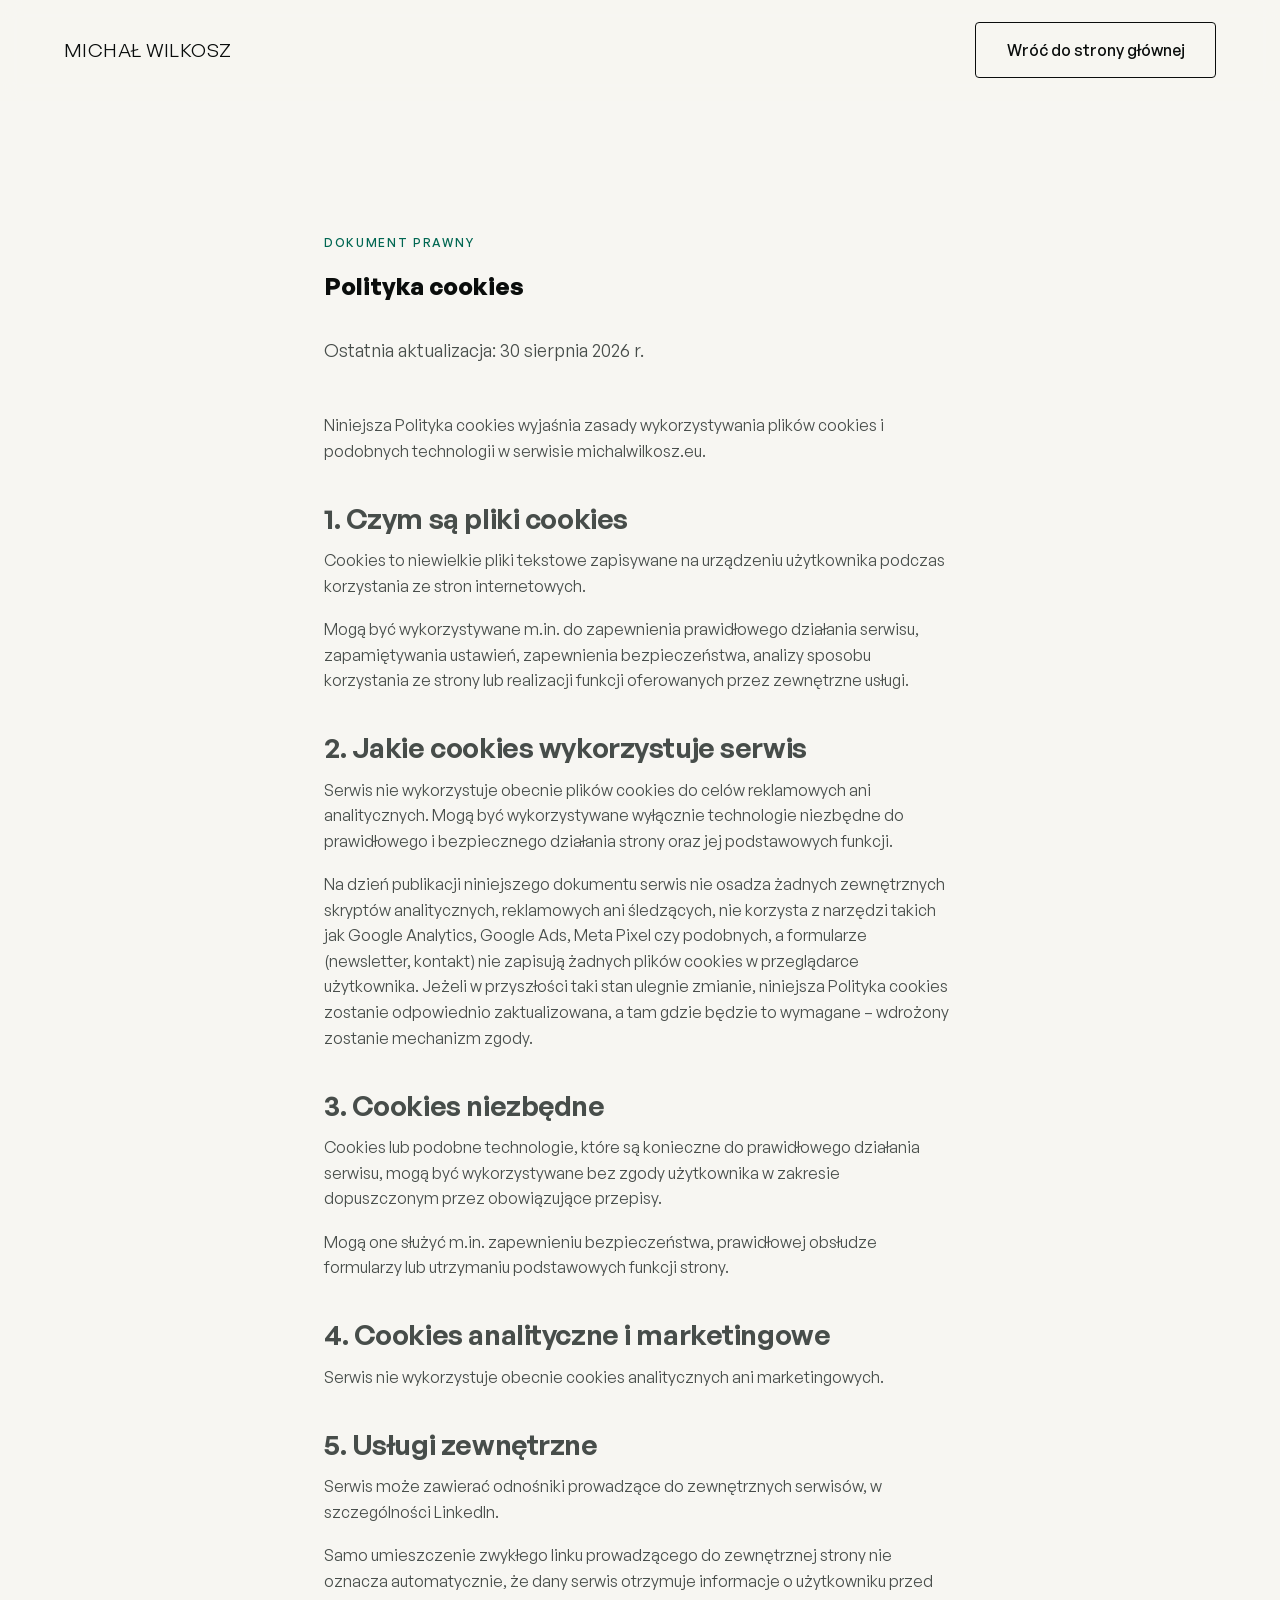
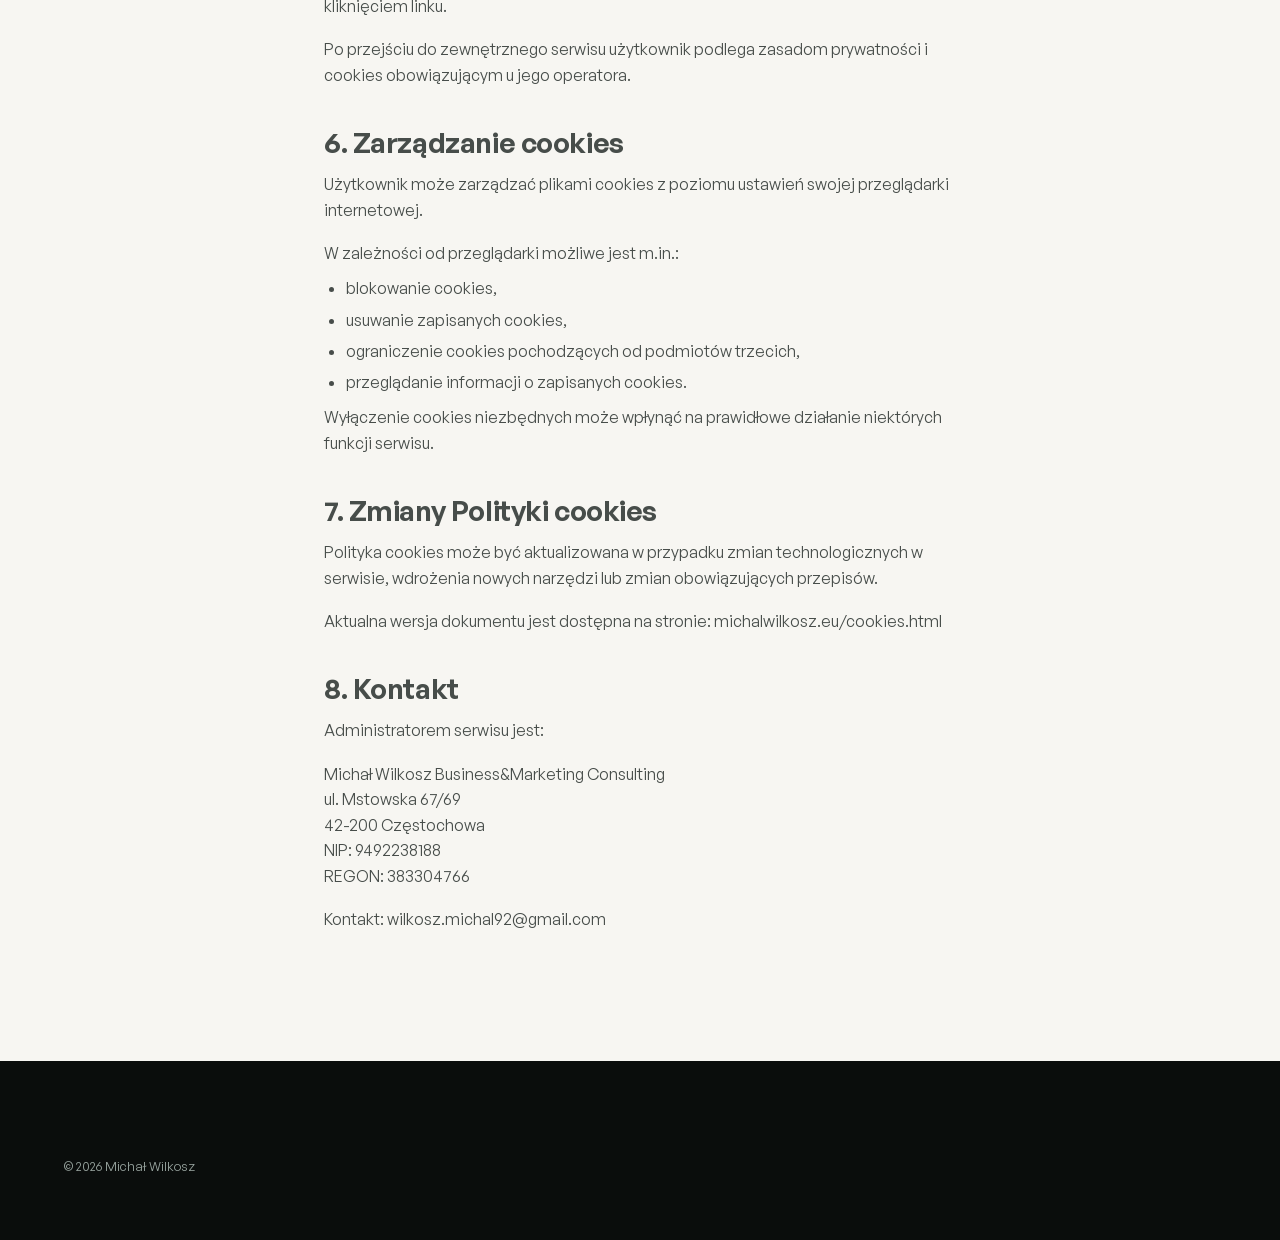
==== cookies.html @ 8b39985d "Initial commit: michalwilkosz.eu (wersja z produkcji) Co-Authored-By: Claude Sonnet 5.5 <noreply@ant" ====
<!doctype html>
<html lang="pl">
<head>
  <meta charset="UTF-8" />
  <meta name="viewport" content="width=device-width, initial-scale=1" />
  <title>Polityka cookies | Michał Wilkosz</title>
  <meta name="description" content="Polityka cookies serwisu michalwilkosz.eu." />
  <link rel="canonical" href="https://michalwilkosz.eu/cookies.html" />
  <meta name="theme-color" content="#0A0D0C" />
  <meta name="robots" content="noindex, follow" />
  <link rel="icon" href="favicon.ico" sizes="any" />
  <link rel="stylesheet" href="css/style.css" />
</head>
<body>
  <a class="skip-link" href="#main">Przejdź do treści głównej</a>

  <header class="site-header" id="site-header">
    <div class="container site-header__inner">
      <a href="index.html" class="site-header__logo">Michał Wilkosz</a>
      <nav class="site-nav" aria-label="Główna nawigacja">
        <a href="index.html" class="btn btn--outline">Wróć do strony głównej</a>
      </nav>
    </div>
  </header>

  <main id="main">
    <section class="section section--paper">
      <div class="container" style="max-width: 76ch;">
        <p class="eyebrow">Dokument prawny</p>
        <h1 class="section-title">Polityka cookies</h1>

        <p class="lede" style="margin-top: var(--sp-4); max-width: none; color: var(--ink-muted);">
          Ostatnia aktualizacja: 30 sierpnia 2026 r.
        </p>

        <div class="about__body legal-content" style="margin-top: var(--sp-6);">
          <p>
            Niniejsza Polityka cookies wyjaśnia zasady wykorzystywania plików cookies
            i podobnych technologii w serwisie michalwilkosz.eu.
          </p>

          <h2 class="section-title" style="font-size: var(--fs-h3); margin: 1.4em 0 0.5em;">1. Czym są pliki cookies</h2>
          <p>
            Cookies to niewielkie pliki tekstowe zapisywane na urządzeniu użytkownika podczas
            korzystania ze stron internetowych.
          </p>
          <p>
            Mogą być wykorzystywane m.in. do zapewnienia prawidłowego działania serwisu,
            zapamiętywania ustawień, zapewnienia bezpieczeństwa, analizy sposobu korzystania
            ze strony lub realizacji funkcji oferowanych przez zewnętrzne usługi.
          </p>

          <h2 class="section-title" style="font-size: var(--fs-h3); margin: 1.4em 0 0.5em;">2. Jakie cookies wykorzystuje serwis</h2>
          <p>
            Serwis nie wykorzystuje obecnie plików cookies do celów reklamowych ani
            analitycznych. Mogą być wykorzystywane wyłącznie technologie niezbędne do
            prawidłowego i bezpiecznego działania strony oraz jej podstawowych funkcji.
          </p>
          <p>
            Na dzień publikacji niniejszego dokumentu serwis nie osadza żadnych zewnętrznych
            skryptów analitycznych, reklamowych ani śledzących, nie korzysta z narzędzi takich
            jak Google Analytics, Google Ads, Meta Pixel czy podobnych, a formularze
            (newsletter, kontakt) nie zapisują żadnych plików cookies w przeglądarce
            użytkownika. Jeżeli w przyszłości taki stan ulegnie zmianie, niniejsza Polityka
            cookies zostanie odpowiednio zaktualizowana, a tam gdzie będzie to wymagane –
            wdrożony zostanie mechanizm zgody.
          </p>

          <h2 class="section-title" style="font-size: var(--fs-h3); margin: 1.4em 0 0.5em;">3. Cookies niezbędne</h2>
          <p>
            Cookies lub podobne technologie, które są konieczne do prawidłowego działania
            serwisu, mogą być wykorzystywane bez zgody użytkownika w zakresie dopuszczonym
            przez obowiązujące przepisy.
          </p>
          <p>
            Mogą one służyć m.in. zapewnieniu bezpieczeństwa, prawidłowej obsłudze formularzy
            lub utrzymaniu podstawowych funkcji strony.
          </p>

          <h2 class="section-title" style="font-size: var(--fs-h3); margin: 1.4em 0 0.5em;">4. Cookies analityczne i marketingowe</h2>
          <p>Serwis nie wykorzystuje obecnie cookies analitycznych ani marketingowych.</p>

          <h2 class="section-title" style="font-size: var(--fs-h3); margin: 1.4em 0 0.5em;">5. Usługi zewnętrzne</h2>
          <p>
            Serwis może zawierać odnośniki prowadzące do zewnętrznych serwisów,
            w szczególności LinkedIn.
          </p>
          <p>
            Samo umieszczenie zwykłego linku prowadzącego do zewnętrznej strony nie oznacza
            automatycznie, że dany serwis otrzymuje informacje o użytkowniku przed kliknięciem
            linku.
          </p>
          <p>
            Po przejściu do zewnętrznego serwisu użytkownik podlega zasadom prywatności
            i cookies obowiązującym u jego operatora.
          </p>

          <h2 class="section-title" style="font-size: var(--fs-h3); margin: 1.4em 0 0.5em;">6. Zarządzanie cookies</h2>
          <p>Użytkownik może zarządzać plikami cookies z poziomu ustawień swojej przeglądarki internetowej.</p>
          <p>W zależności od przeglądarki możliwe jest m.in.:</p>
          <ul>
            <li>blokowanie cookies,</li>
            <li>usuwanie zapisanych cookies,</li>
            <li>ograniczenie cookies pochodzących od podmiotów trzecich,</li>
            <li>przeglądanie informacji o zapisanych cookies.</li>
          </ul>
          <p>Wyłączenie cookies niezbędnych może wpłynąć na prawidłowe działanie niektórych funkcji serwisu.</p>

          <h2 class="section-title" style="font-size: var(--fs-h3); margin: 1.4em 0 0.5em;">7. Zmiany Polityki cookies</h2>
          <p>
            Polityka cookies może być aktualizowana w przypadku zmian technologicznych
            w serwisie, wdrożenia nowych narzędzi lub zmian obowiązujących przepisów.
          </p>
          <p>
            Aktualna wersja dokumentu jest dostępna na stronie:
            <a href="https://michalwilkosz.eu/cookies.html">michalwilkosz.eu/cookies.html</a>
          </p>

          <h2 class="section-title" style="font-size: var(--fs-h3); margin: 1.4em 0 0.5em;">8. Kontakt</h2>
          <p>Administratorem serwisu jest:</p>
          <p>
            Michał Wilkosz Business&amp;Marketing Consulting<br />
            ul. Mstowska 67/69<br />
            42-200 Częstochowa<br />
            NIP: 9492238188<br />
            REGON: 383304766
          </p>
          <p>
            Kontakt:
            <a href="mailto:wilkosz.michal92@gmail.com">wilkosz.michal92@gmail.com</a>
          </p>
        </div>
      </div>
    </section>
  </main>

  <footer class="section--dark site-footer">
    <div class="container">
      <p class="site-footer__bottom">© <span id="footerYear">2026</span> Michał Wilkosz</p>
    </div>
  </footer>

  <script src="js/main.js" defer></script>
</body>
</html>
---- css/style.css ----
/* ==========================================================================
   MICHAŁ WILKOSZ — michalwilkosz.eu
   Stylesheet: css/style.css
   Struktura pliku:
     1. Font-face (self-hosted General Sans)
     2. Reset / base
     3. Design tokens (custom properties)
     4. Typografia
     5. Layout utilities
     6. Dot pattern + gradient utilities
     7. Komponenty: buttons, forms, badges
     8. Header / nawigacja (desktop + mobile overlay)
     9. Sekcje (hero → footer)
     10. Reveal / motion
     11. Media queries (responsive)
     12. Reduced motion / accessibility
   ========================================================================== */

/* --------------------------------------------------------------------------
   1. FONT-FACE — self-hosted, brak zależności od CDN (Fontshare, ITF Free
   Font License — wolne w użyciu komercyjnym i do self-hostingu)
   -------------------------------------------------------------------------- */
@font-face {
  font-family: "General Sans";
  src: url("../assets/fonts/general-sans-400.woff2") format("woff2");
  font-weight: 400;
  font-style: normal;
  font-display: swap;
}
@font-face {
  font-family: "General Sans";
  src: url("../assets/fonts/general-sans-500.woff2") format("woff2");
  font-weight: 500;
  font-style: normal;
  font-display: swap;
}
@font-face {
  font-family: "General Sans";
  src: url("../assets/fonts/general-sans-600.woff2") format("woff2");
  font-weight: 600;
  font-style: normal;
  font-display: swap;
}
@font-face {
  font-family: "General Sans";
  src: url("../assets/fonts/general-sans-700.woff2") format("woff2");
  font-weight: 700;
  font-style: normal;
  font-display: swap;
}

/* --------------------------------------------------------------------------
   2. RESET / BASE
   -------------------------------------------------------------------------- */
*,
*::before,
*::after {
  box-sizing: border-box;
}

html {
  scroll-behavior: smooth;
  -webkit-text-size-adjust: 100%;
}

body {
  margin: 0;
  font-family: var(--font-body);
  background: var(--paper);
  color: var(--ink);
  line-height: 1.5;
  overflow-x: hidden;
}

img,
svg {
  max-width: 100%;
  display: block;
}

a {
  color: inherit;
  text-decoration: none;
}

button {
  font: inherit;
  color: inherit;
  background: none;
  border: none;
  cursor: pointer;
}

ul,
ol {
  margin: 0;
  padding: 0;
  list-style: none;
}

h1,
h2,
h3,
h4,
p,
figure {
  margin: 0;
}

input,
select,
textarea {
  font: inherit;
  color: inherit;
}

/* --------------------------------------------------------------------------
   3. DESIGN TOKENS
   -------------------------------------------------------------------------- */
:root {
  /* Kolor — dokładny system marki (nie zmieniać / nie tworzyć nowych zieleni) */
  --ink: #0a0d0c;
  --ink-green: #03241d; /* najgłębsza zieleń systemu — koniec gradientów, footer */
  --graphite: #161b19;
  --graphite-soft: #1e2523;
  --graphite-neutral: #323333; /* neutralny grafit — start tła sekcji PRAKTYKA */
  --paper: #f7f6f2;
  --paper-dim: #edebe4;
  --paper-muted: #9aa6a1; /* tekst pomocniczy na ciemnym tle — AA 7.7:1 */
  --ink-muted: #474d4a; /* tekst pomocniczy na jasnym tle — AA 8:1 */
  --teal: #00ad8b; /* jasny akcent brandu — tekst/detale na ciemnym tle — AA 6.8:1 */
  --teal-ink: #016752; /* tekst-safe zieleń na jasnym tle — AA 6.4:1 */
  --green-700: #008f72; /* CTA — tło primary */
  --green-800: #016752; /* CTA — hover primary */
  --green-900: #014739;
  --line-on-light: rgba(10, 13, 12, 0.12);
  --line-on-dark: rgba(247, 246, 242, 0.14);
  --scrim-dark: rgba(6, 8, 7, 0.5);

  --gradient-signature: linear-gradient(
    110deg,
    #00ad8b 0%,
    #008f72 30%,
    #016752 58%,
    #014739 78%,
    #03241d 100%
  );

  /* Typografia
     ==========================================================================
     JEDEN SYSTEM — poziomy, do których odnosi się każdy nagłówek/tekst na
     stronie (jedna rodzina fontu wszędzie, waga 600 dla wszystkich
     headline'ów, 500 dla eyebrow/meta/CTA, 400 dla body):

       Display / Hero   --fs-hero-statement   40–60px desktop, 35–44px mobile
       H2 (sekcja)       --fs-h2               44–58px desktop, 32–40px mobile
                                                (per-headline mobile clamp,
                                                 tunowany empirycznie żeby
                                                 uniknąć sierot/złego łamania —
                                                 patrz h2.section-title,
                                                 .principles__title,
                                                 #praktyka h2.section-title —
                                                 wszystkie w tym samym
                                                 32–40px paśmie, nie identyczne
                                                 krzywe, bo różne długości
                                                 tekstu)
       H3                --fs-h3 / --fs-principle  28–36px desktop, 23–28px mobile
       Body Large        --fs-body-lg          18px desktop, 16px mobile (Manifest —
                                                jedyne świadome użycie; "lede"
                                                wyłącznie tego typu editorial-intro,
                                                nie zwykły opis)
       Body Standard     --body-mobile/--fs-body 16px desktop, 14px mobile — Hero
                                                (własny wyjątek, patrz .hero__body),
                                                O mnie, Szybex, Zasady, Obszary,
                                                Publikacje, Newsletter, Kontakt
       Body Small / Meta --fs-small            13px desktop, 12px mobile — labels/
                                                eyebrow-adjacent/meta/category, NIE
                                                zwykłe akapity
       Eyebrow           --fs-eyebrow          12–13px, uppercase, letter-spacing .14em
       CTA / Button      var(--fs-body), 500   16px, waga 500 (osobno od Body
                                                Standard — patrz --body-mobile)

     Iteracja 22 — GLOBAL BODY SYSTEM: --fs-body-lg/--fs-small/--body-line
     redefiniowane globalnie na mobile (jeden `@media` blok tuż pod :root,
     patrz niżej) — WSZYSTKIE sekcje z powyższej listy dziedziczą tę samą
     mobile/desktop parę automatycznie, bez punktowego nadpisywania w
     każdej sekcji osobno. --fs-body celowo NIE jest częścią tej globalnej
     redefinicji (używają go też buttony) — sekcje body-copy dostają
     zamiast tego jawny `font-size:var(--body-mobile)` w swoim mobile
     override.

     Zasada: nowe nagłówki/teksty MUSZĄ użyć jednego z powyższych tokenów
     (lub mobile-scoped clamp w tym samym paśmie), nie wymyślać nowego
     rozmiaru/wagi/rodziny fontu. */
  --font-display: "General Sans", -apple-system, BlinkMacSystemFont, "Segoe UI",
    Helvetica, Arial, sans-serif;
  --font-body: "General Sans", -apple-system, BlinkMacSystemFont, "Segoe UI",
    Helvetica, Arial, sans-serif;

  /* Nie czyste vw: kolumna tekstu w Hero jest ograniczona przez
     --container-max (1320px), więc powyżej ok. 1320px viewport kolumna już
     nie rośnie — czysty vw-clamp rósłby dalej i łamałby "max 3 linie".
     rem-offset + mały vw trzyma font w wąskim paśmie 44–60px, dopasowanym
     empirycznie (patrz QA) do realnej szerokości kolumny w całym zakresie
     desktop (900–1920px). */
  --fs-hero-statement: clamp(2.5rem, 1.2rem + 2.6vw, 3.75rem); /* ~40–60px */
  --fs-h2: clamp(2.75rem, 3.8vw, 3.625rem); /* 44–58px */
  --fs-h3: clamp(1.75rem, 2.2vw, 2.125rem); /* 28–34px */
  --fs-manifest: clamp(1.9rem, 4vw, 3.1rem);
  /* Iteracja 7: H3 (principle statements) renderowało się niemal identycznie
     jak H2 sekcji (oba ~54px na typowych szerokościach desktop — 4.6vw
     rosło szybciej niż zamierzano) — zła hierarchia. Zawężone do docelowych
     30–36px desktop (mobile override w sekcji principles, patrz niżej,
     zostaje na 24–28px). */
  --fs-principle: clamp(1.875rem, 2.2vw, 2.25rem); /* 30–36px */

  /* Iteracja 22 — GLOBAL BODY SYSTEM. Poprzednio każda sekcja miała
     własny, przypadkowy rozmiar/line-height/mobile-override (albo brak
     override w ogóle — .topic p i .szybex__intro renderowały 16px/1.6
     nawet na mobile, podczas gdy .hero__body/.praktyka-entry__body/
     .newsletter__sub miały każdy INNĄ wartość mobile: 14.5/15/15px).
     Trzy poziomy (BODY LARGE / BODY STANDARD / BODY SMALL), każdy z
     jawną parą mobile/desktop — używane identycznie we WSZYSTKICH
     sekcjach z listy w brief (Hero — wyjątek, patrz .hero__body, O mnie,
     Szybex, Zasady, Obszary, Publikacje, Newsletter, Kontakt). */
  --body-lg-desktop: 1.125rem; /* 18px — górna granica żądanego 17–18px */
  --body-lg-mobile: 1rem; /* 16px — górna granica żądanego 15–16px */
  --body-sm-desktop: 0.8125rem; /* 13px — górna granica żądanego 12–13px */
  --body-sm-mobile: 0.75rem; /* 12px — górna granica żądanego 11–12px */
  --body-line-desktop: 1.6; /* środek żądanego 1.55–1.65 */
  --body-line-mobile: 1.52; /* środek żądanego 1.5–1.55 */

  --fs-body-lg: var(--body-lg-desktop);
  --fs-small: var(--body-sm-desktop);
  --fs-eyebrow: clamp(0.75rem, 0.8vw, 0.8125rem); /* 12–13px — nietknięte, osobny token */

  /* BODY STANDARD — główny tekst opisowy całej strony (Hero — patrz
     wyjątek niżej, O mnie, Szybex, Zasady, Obszary, Publikacje,
     Newsletter, Kontakt). --body-mobile to NOWY token (--fs-body zostaje
     nietknięty jako ogólny "16px" używany też przez buttony — rozdzielone
     świadomie, żeby zmiana body-copy nie ruszała przypadkiem CTA). */
  --body-mobile: 0.875rem; /* 14px */
  --body-size: 1rem; /* 16px */
  --body-line: var(--body-line-desktop);
  --fs-body: var(--body-size);

  /* Spacing (bazowa skala 8px) */
  --sp-1: 0.5rem;
  --sp-2: 1rem;
  --sp-3: 1.5rem;
  --sp-4: 2rem;
  --sp-6: 3rem;
  --sp-8: 4rem;
  --sp-12: 6rem;
  --sp-16: 8rem;
  --sp-20: 10rem;

  /* Layout — jeden gutter dla całej strony (wyjątek: świadome full-bleed).
     Floor 24px: na 375–430px 5vw daje 18.75–21.5px, więc bez floor gutter
     byłby węższy niż wymagane minimum 24px. */
  --container-max: 1320px;
  --container-pad: clamp(24px, 5vw, 80px);
  --radius: 4px;

  /* Mobile spacing system — jeden zestaw tokenów zamiast punktowego strojenia
     "sekcja po sekcji na chybił trafił". Sekcje: standard dla większości,
     -lg dla mocnych statement-sekcji (obecnie żadna tego nie potrzebuje —
     zarezerwowane), -sm dla lekkich utility-sekcji (LinkedIn, Manifest).
     Content-gap: rytm wewnątrz sekcji (nagłówek→body, body→CTA itd.). */
  --section-space-mobile: 4rem; /* 64px */
  --section-space-mobile-lg: 4.5rem; /* 72px */
  --section-space-mobile-sm: 3.25rem; /* 52px */
  --content-gap-xs: 12px;
  --content-gap-sm: 20px;
  --content-gap-md: 32px;
  --content-gap-lg: 56px;

  /* Motion */
  --ease-out: cubic-bezier(0.16, 1, 0.3, 1);
  --dur-fast: 180ms;
  --dur-normal: 320ms;
}

/* Iteracja 22 — mobile redefinicja tokenów GLOBAL BODY SYSTEM (osobny,
   płaski blok — NIE zagnieżdżony @media wewnątrz :root, żeby zostać przy
   konwencji reszty pliku, gdzie wszystkie @media są top-level). Wszystkie
   trzy tokeny (--fs-body-lg/--fs-small/--body-line) audytowane: używane
   WYŁĄCZNIE w kontekstach body-copy/meta-label (nie w buttonach/CTA), więc
   bezpieczne do jednej, globalnej redefinicji zamiast per-selektor
   duplikowania override'u w każdym miejscu użycia. */
@media (max-width: 767px) {
  :root {
    --fs-body-lg: var(--body-lg-mobile);
    --fs-small: var(--body-sm-mobile);
    --body-line: var(--body-line-mobile);
  }
}

/* --------------------------------------------------------------------------
   4. TYPOGRAFIA
   -------------------------------------------------------------------------- */
.eyebrow {
  display: inline-block;
  font-size: var(--fs-eyebrow);
  font-weight: 500;
  letter-spacing: 0.14em;
  text-transform: uppercase;
  color: var(--teal-ink);
  margin-bottom: var(--sp-2);
}

.on-dark .eyebrow {
  color: var(--teal);
}

h2.section-title {
  font-size: var(--fs-h2);
  font-weight: 600;
  letter-spacing: -0.015em;
  line-height: 1.08;
}

/* Mobile audit — --fs-h2 ma floor 44px (dobrany pod desktop), powyżej
   docelowego zakresu mobile 32–38px z audytu; dawało to 5 linii na About/
   Szybex/Kontakt. .newsletter__headline to OSOBNA klasa (nie ruszana — sekcja
   ma zostać jak jest), więc to zawężenie jej nie dotyczy. */
@media (max-width: 767px) {
  h2.section-title {
    font-size: clamp(2rem, 8vw, 2.375rem);
    line-height: 1.05;
  }
}

/* Iteracja 7 — nagłówek Szybex ma twardy <br> po "zarządzaniu" + nbsp w
   "w Szybex" (patrz HTML), więc kontrolujemy TYLKO żeby żaden z dwóch
   segmentów sam się nie złamał na kolejną linię. Zmierzone: przy współdzielonym
   mobile-h2 (32–38px) segment "Najwięcej o zarządzaniu" łamał się na 2 linie
   (4 linie total). 29px, zweryfikowane na 375/390/430px, trzyma dokładnie
   2 linie wszędzie — scoped tylko do tego nagłówka (h2.section-title
   zostaje nietknięty dla innych sekcji). */
@media (max-width: 767px) {
  h2.szybex__headline {
    font-size: 29px;
  }
}

.lede {
  font-size: var(--fs-body-lg);
  line-height: 1.6;
  color: var(--ink-muted);
  max-width: 42ch;
}

.on-dark .lede {
  color: var(--paper-muted);
}

/* Unifikowany "zwykły" body copy — używany zamiast .lede tam, gdzie sekcja
   ma wyglądać spójnie z resztą strony (Hero, O mnie, Szybex, Praktyka,
   LinkedIn, Kontakt). .lede zostaje tam, gdzie celowo chcemy większy,
   bardziej "lede"-owy akcent (Consultation, Newsletter — nie ruszane). */
.body-copy {
  font-size: var(--fs-body);
  line-height: var(--body-line);
  color: var(--ink-muted);
  max-width: 640px;
}

.on-dark .body-copy {
  color: var(--paper-muted);
}

.body-copy p + p {
  margin-top: 1.1em;
}

/* Iteracja 22 — BODY STANDARD (brak mobile override — jedyny obecny
   caller, intro Kontaktu, renderował 16px na mobile jak reszta "przed"
   listy z audytu). */
@media (max-width: 767px) {
  .body-copy {
    font-size: var(--body-mobile);
  }
}

/* --------------------------------------------------------------------------
   5. LAYOUT UTILITIES
   -------------------------------------------------------------------------- */
.container {
  max-width: var(--container-max);
  margin-inline: auto;
  padding-inline: var(--container-pad);
}

.section {
  padding-block: var(--sp-16);
  position: relative;
  overflow: hidden;
}

/* Iteracja 6 — 128px (i sekcyjne warianty do 160px: Praktyka/Newsletter)
   między KAŻDĄ sekcją na mobile czytało się jak brakujący content, nie jak
   rytm. Zbite do 64–72px na całym mobile, Hero wyłączony (:not(.hero) daje
   wyższą specyficzność niż .hero, więc wygrywa niezależnie od kolejności
   źródłowej) — Hero ma celowo zostać bardziej przestronny. */
@media (max-width: 767px) {
  .section:not(.hero) {
    padding-block: var(--section-space-mobile);
  }
}

.section--paper {
  background: var(--paper);
  color: var(--ink);
}

.section--paper-dim {
  background: var(--paper-dim);
  color: var(--ink);
}

.section--dark {
  background: var(--ink);
  color: var(--paper);
}

/* Charcoal grey płaski — dodatkowy dark tone (referencja z postów LinkedIn:
   grafit, nie czysta czerń). Token --graphite-neutral już istniał (był
   tylko startem gradientu w Praktyce) — tu użyty samodzielnie, płasko. */
.section--charcoal {
  background: var(--graphite-neutral);
  color: var(--paper);
}

/* Dark green — Szybex/Experience: głębia zieleni, bez czystej czerni */
.section--green-deep {
  background: linear-gradient(135deg, var(--green-900) 0%, var(--ink-green) 100%);
  color: var(--paper);
}

/* Graphite + deep green — Praktyka: neutralny grafit przechodzący w zieleń */
.section--graphite-green {
  background: linear-gradient(135deg, var(--graphite-neutral) 0%, var(--ink-green) 100%);
  color: var(--paper);
}

/* Flat deep green — Footer: spokojne domknięcie kompozycji */
.section--ink-green {
  background: var(--ink-green);
  color: var(--paper);
}

/* Iteracja 25 — .section--gradient (dawny dark/animowany background
   Newslettera) usunięty w całości: był to JEDYNY caller tej klasy w
   HTML (zweryfikowane grepem), sekcja przełączona na .section--paper
   (light, patrz niżej), więc reguła stała się martwym kodem. */

.grid-2 {
  display: grid;
  gap: var(--sp-8);
}

@media (min-width: 900px) {
  .grid-2 {
    grid-template-columns: 1fr 1fr;
    align-items: center;
  }
  .grid-2--reverse {
    direction: rtl;
  }
  .grid-2--reverse > * {
    direction: ltr;
  }
}

.eyebrow-block {
  margin-bottom: var(--sp-6);
}

/* --------------------------------------------------------------------------
   6. DOT PATTERN + GRADIENT DECORATION
   -------------------------------------------------------------------------- */
/* Iteracja 14 — "dot pattern jest praktycznie niewidoczny" (1.1px kropka,
   opacity 0.1–0.16, maska ucinająca 75% obszaru) — zbyt subtelne, żeby
   realnie nawiązywać do materiałów social media. Powiększone i podniesiona
   opacity, maska rozszerzona, żeby siatka kropek była faktycznie
   rozpoznawalna, nie tylko teoretycznie obecna w DOM. */
.dot-pattern {
  position: absolute;
  background-image: radial-gradient(circle, currentColor 1.7px, transparent 2px);
  background-size: 22px 22px;
  pointer-events: none;
}

.dot-pattern--light {
  color: rgba(0, 173, 139, 0.28);
}

.dot-pattern--dark {
  color: rgba(0, 173, 139, 0.22);
}

.dot-pattern--corner-tr {
  top: 0;
  right: 0;
  width: min(52vw, 560px);
  height: min(52vw, 560px);
  -webkit-mask-image: radial-gradient(circle at 100% 0%, #000 62%, transparent 92%);
  mask-image: radial-gradient(circle at 100% 0%, #000 62%, transparent 92%);
  animation: dot-drift 24s ease-in-out infinite;
}

.dot-pattern--corner-bl {
  bottom: 0;
  left: 0;
  width: min(46vw, 480px);
  height: min(46vw, 480px);
  -webkit-mask-image: radial-gradient(circle at 0% 100%, #000 62%, transparent 92%);
  mask-image: radial-gradient(circle at 0% 100%, #000 62%, transparent 92%);
  animation: dot-drift 30s ease-in-out infinite reverse;
}

/* Iteracja 15 — czwarty wariant maski (ten sam skalowanie/spacing/opacity co
   --corner-tr/--corner-bl, tylko inny róg), żeby ten sam motyw kropek dało
   się powtórzyć w Hero bez identycznego kadru co w Szybex/Footer. */
.dot-pattern--corner-br {
  bottom: 0;
  right: 0;
  width: min(48vw, 520px);
  height: min(48vw, 520px);
  -webkit-mask-image: radial-gradient(circle at 100% 100%, #000 62%, transparent 92%);
  mask-image: radial-gradient(circle at 100% 100%, #000 62%, transparent 92%);
  animation: dot-drift 27s ease-in-out infinite;
}

@keyframes dot-drift {
  0%,
  100% {
    transform: translate(0, 0);
  }
  50% {
    transform: translate(6px, 4px);
  }
}

/* --------------------------------------------------------------------------
   7. KOMPONENTY
   -------------------------------------------------------------------------- */

/* Buttons */
.btn {
  display: inline-flex;
  align-items: center;
  justify-content: center;
  gap: 0.5em;
  padding: 0.95em 1.9em;
  font-size: var(--fs-body);
  font-weight: 500;
  border-radius: var(--radius);
  border: 1px solid transparent;
  transition: transform var(--dur-fast) var(--ease-out),
    background var(--dur-fast) var(--ease-out), border-color var(--dur-fast) var(--ease-out),
    box-shadow var(--dur-fast) var(--ease-out);
  white-space: nowrap;
}

.btn:hover,
.btn:focus-visible {
  transform: translateY(-1px);
}

.btn:focus-visible {
  outline: 2px solid var(--teal);
  outline-offset: 2px;
}

.btn--primary {
  background: var(--green-700);
  color: var(--paper);
  border-color: transparent;
}

.btn--primary:hover,
.btn--primary:focus-visible {
  background: var(--green-800);
}

.btn--outline {
  background: transparent;
  border-color: currentColor;
}

.on-dark .btn--outline {
  border-color: var(--teal);
  color: var(--paper);
}

.on-dark .btn--outline:hover {
  background: rgba(0, 173, 139, 0.12);
}

.section--paper .btn--outline,
.section--paper-dim .btn--outline {
  border-color: var(--teal-ink);
  color: var(--ink);
}

.section--paper .btn--outline:hover,
.section--paper-dim .btn--outline:hover {
  background: rgba(11, 122, 107, 0.08);
}

.btn--ghost {
  background: transparent;
  border-color: var(--line-on-dark);
  color: inherit;
}

.section--paper .btn--ghost,
.section--paper-dim .btn--ghost {
  border-color: var(--line-on-light);
}

.btn--ghost:hover {
  border-color: var(--teal);
}

.btn--text {
  padding: 0;
  border: none;
  font-weight: 500;
  color: var(--teal-ink);
  border-bottom: 1px solid transparent;
}

.on-dark .btn--text {
  color: var(--teal);
}

.btn--text:hover,
.btn--text:focus-visible {
  border-bottom-color: currentColor;
  transform: none;
}

.btn--block {
  width: 100%;
}

.btn[disabled] {
  opacity: 0.6;
  cursor: not-allowed;
  transform: none;
}

/* Mobile audit — tap targets: min. wysokość 50px na wszystkich buttonach
   (primary i secondary — jeden, spójny system), z wyjątkiem kompaktowego CTA
   w headerze (tam 50px rozdmuchałoby header — 40px to rozsądny kompromis,
   wciąż > minimalny próg dotykowy; header ma zostać "compact"). */
@media (max-width: 767px) {
  .btn {
    min-height: 50px;
  }
  .btn--compact {
    min-height: 40px;
  }
}

/* Badge (np. "część Cary Group") */
.badge {
  display: inline-block;
  font-size: var(--fs-small);
  color: var(--ink-muted);
  padding: 0.3em 0.8em;
  border: 1px solid var(--line-on-light);
  border-radius: 999px;
}

.on-dark .badge {
  color: var(--paper-muted);
  border-color: var(--line-on-dark);
}

/* Disclosure "Czytaj więcej" / "Zwiń" — JEDEN mechanizm reużywany w „O mnie”
   i Szybex (patrz initDisclosure() w js/main.js). Prosty editorial toggle,
   nie accordion-UI: button + treść, height/opacity transition. */
.disclosure__toggle {
  display: inline-flex;
  align-items: center;
  gap: 0.4em;
  margin-top: var(--sp-4);
  font-size: var(--fs-small);
  font-weight: 500;
  color: var(--teal-ink);
  border-bottom: 1px solid transparent;
  transition: border-color var(--dur-fast) var(--ease-out);
}

.on-dark .disclosure__toggle {
  color: var(--teal);
}

.disclosure__toggle:hover,
.disclosure__toggle:focus-visible {
  border-bottom-color: currentColor;
}

.disclosure__icon {
  display: inline-block;
  transition: transform var(--dur-normal) var(--ease-out);
}

.disclosure__toggle[aria-expanded="true"] .disclosure__icon {
  transform: rotate(180deg);
}

.disclosure__content {
  overflow: hidden;
  max-height: 0;
  opacity: 0;
  transition: max-height 420ms var(--ease-out), opacity 320ms var(--ease-out);
}

.disclosure__content.is-open {
  opacity: 1;
}

.disclosure__content p {
  margin-top: var(--sp-4);
  max-width: 640px;
  font-size: var(--fs-body);
  line-height: var(--body-line);
  color: var(--ink-muted);
}

.on-dark .disclosure__content p {
  color: var(--paper-muted);
}

.disclosure__content p + p {
  margin-top: 1.1em;
}

/* Forms */
.field {
  margin-bottom: var(--sp-3);
}

.field label {
  display: block;
  font-size: var(--fs-small);
  font-weight: 500;
  margin-bottom: 0.5rem;
}

.field input[type="text"],
.field input[type="email"],
.field select,
.field textarea {
  width: 100%;
  min-height: 52px;
  padding: 14px 16px;
  background: transparent;
  border: 1px solid var(--line-on-light);
  border-radius: var(--radius);
  transition: border-color var(--dur-fast) var(--ease-out);
}

.on-dark .field input,
.on-dark .field select,
.on-dark .field textarea {
  border-color: var(--line-on-dark);
  color: var(--paper);
}

.field input:focus-visible,
.field select:focus-visible,
.field textarea:focus-visible {
  outline: none;
  border-color: var(--teal);
}

/* Iteracja 25 — 120px→100px (środek żądanego 90–110px). Jedyny caller to
   textarea Kontaktu (zweryfikowane grepem) — bezpieczne do zmiany
   bezpośrednio bez scopowania. */
.field textarea {
  min-height: 100px;
  resize: vertical;
}

.field--checkbox {
  display: grid;
  grid-template-columns: 20px 1fr;
  gap: 12px;
  align-items: start;
}

/* Iteracja 25 — custom-styled checkbox (nie samo accent-color, które nie
   daje pełnej kontroli nad unchecked border/checked fill z briefu).
   Jeden, współdzielony komponent dla Newslettera i Kontaktu (oba używają
   .field--checkbox) — "ta sama geometria/border/checked state", nie dwa
   osobne systemy. Checkmark rysowany czystym CSS (border-trick, bez SVG/
   ikony) — unchecked: jasne tło + turkusowa ramka; checked: wypełnienie
   turkusowe + biały check. */
.field--checkbox input {
  appearance: none;
  -webkit-appearance: none;
  margin-top: 0.2rem;
  width: 20px;
  height: 20px;
  border: 1.5px solid var(--teal-ink);
  border-radius: 4px;
  background: var(--paper);
  flex-shrink: 0;
  position: relative;
  cursor: pointer;
  transition: background-color var(--dur-fast) var(--ease-out),
    border-color var(--dur-fast) var(--ease-out);
}

.on-dark .field--checkbox input {
  border-color: var(--teal);
  background: transparent;
}

.field--checkbox input:checked {
  background: var(--teal-ink);
  border-color: var(--teal-ink);
}

.on-dark .field--checkbox input:checked {
  background: var(--teal);
  border-color: var(--teal);
}

.field--checkbox input:checked::after {
  content: "";
  position: absolute;
  left: 6px;
  top: 2px;
  width: 5px;
  height: 10px;
  border: solid var(--paper);
  border-width: 0 2px 2px 0;
  transform: rotate(45deg);
}

.field--checkbox input:focus-visible {
  outline: 2px solid var(--teal);
  outline-offset: 2px;
}

.field--checkbox label {
  font-size: var(--fs-small);
  font-weight: 400;
  line-height: 1.45;
  color: var(--ink-muted);
}

.on-dark .field--checkbox label {
  color: var(--paper-muted);
}

.field-error {
  display: none;
  font-size: var(--fs-small);
  color: #d8544a;
  margin-top: 0.4rem;
}

.field.has-error input,
.field.has-error select,
.field.has-error textarea {
  border-color: #d8544a;
}

.field.has-error .field-error {
  display: block;
}

.form-note {
  font-size: var(--fs-small);
  color: var(--paper-muted);
  margin-top: var(--sp-2);
}

.section--paper .form-note,
.section--paper-dim .form-note {
  color: var(--ink-muted);
}

/* Iteracja 25 — "trust microcopy" świadomie zaprojektowane (nie
   przypadkowy tekst pod buttonem): krótka turkusowa linia przed tekstem,
   ten sam komponent dla dwóch miejsc na stronie ("Bez spamu..." w
   Newsletterze, "Odpowiem osobiście." w Kontakcie) — jedna rodzina,
   nie dwa osobne, przypadkowe style. */
.form-note--accent {
  display: flex;
  align-items: center;
  gap: 8px;
}

.form-note--accent::before {
  content: "";
  display: inline-block;
  width: 14px;
  height: 1.5px;
  background: var(--teal);
  flex-shrink: 0;
}

.form-status {
  display: none;
  padding: var(--sp-4);
  border: 1px solid var(--line-on-dark);
  border-radius: var(--radius);
}

.section--paper .form-status {
  border-color: var(--line-on-light);
}

.form[data-state="success"] .form-fields,
.form[data-state="success"] .form-actions {
  display: none;
}

.form[data-state="success"] .form-status--success {
  display: block;
}

.form[data-state="error"] .form-status--error {
  display: block;
}

/* Honeypot — ukryte pole antyspamowe, nie usuwać */
.hp-field {
  position: absolute;
  left: -9999px;
  width: 1px;
  height: 1px;
  overflow: hidden;
}

/* Accessibility helper */
.sr-only {
  position: absolute;
  width: 1px;
  height: 1px;
  padding: 0;
  margin: -1px;
  overflow: hidden;
  clip: rect(0, 0, 0, 0);
  white-space: nowrap;
  border: 0;
}

.skip-link {
  position: absolute;
  top: -100%;
  left: var(--sp-2);
  background: var(--ink);
  color: var(--paper);
  padding: 0.8em 1.4em;
  border-radius: var(--radius);
  z-index: 1000;
  transition: top var(--dur-fast) var(--ease-out);
}

.skip-link:focus {
  top: var(--sp-2);
}

/* --------------------------------------------------------------------------
   8. HEADER / NAWIGACJA
   -------------------------------------------------------------------------- */
.site-header {
  position: sticky;
  top: 0;
  z-index: 100;
  background: rgba(247, 246, 242, 0.86);
  backdrop-filter: blur(10px);
  border-bottom: 1px solid transparent;
  transition: padding var(--dur-normal) var(--ease-out),
    border-color var(--dur-normal) var(--ease-out);
}

.site-header.is-scrolled {
  border-bottom-color: var(--line-on-light);
}

.site-header__inner {
  display: flex;
  align-items: center;
  padding-block: 22px;
  transition: padding-block var(--dur-normal) var(--ease-out);
}

/* Iteracja 20 — hero mobile compression: header (85.7px w spoczynku)
   liczy się do budżetu pierwszego viewportu. Zmniejszone TYLKO na mobile
   (≤767px, styl/desktop nietknięte) do ok. 58px total — środek żądanego
   zakresu 56–60px. Stan .is-scrolled (13px, niżej) zostaje bez zmian. */
@media (max-width: 767px) {
  .site-header__inner {
    padding-block: 8px;
  }
}

/* Logo zawsze po lewej. Na desktopie .site-nav (z własnym CTA) trzyma się
   prawej krawędzi; .site-header__actions naturalnie płynie zaraz za nim.
   Na mobile .site-nav jest display:none, więc to .site-header__actions
   (kompaktowe CTA + hamburger) samo przejmuje domknięcie do prawej. */
.site-nav {
  margin-left: auto;
}

@media (max-width: 959px) {
  .site-header__actions {
    margin-left: auto;
  }
}

.site-header.is-scrolled .site-header__inner {
  padding-block: 13px;
}

.site-header__logo {
  display: inline-flex;
  align-items: baseline;
  font-size: 1.2rem;
  letter-spacing: 0.02em;
  text-transform: uppercase;
  color: var(--ink);
}

/* Wordmark — sygnatura personal brandu, reużywana też w stopce */
.wordmark__name {
  font-weight: 500;
}

.wordmark__surname {
  font-weight: 600;
  margin-left: 0.32em;
}

.wordmark__dot {
  font-weight: 600;
  color: var(--teal);
}

.site-nav {
  display: none;
  align-items: center;
  gap: var(--sp-6);
}

.site-nav__list {
  display: flex;
  gap: var(--sp-4);
  font-size: 0.95rem;
}

.site-nav__list a {
  padding-block: 0.3em;
  border-bottom: 1px solid transparent;
  transition: border-color var(--dur-fast) var(--ease-out), color var(--dur-fast) var(--ease-out);
}

.site-nav__list a:hover,
.site-nav__list a:focus-visible {
  color: var(--teal-ink);
  border-bottom-color: var(--teal-ink);
}

/* Prawa grupa akcji w headerze: kompaktowe CTA (mobile) + hamburger */
.site-header__actions {
  display: flex;
  align-items: center;
  gap: 0.75rem;
}

/* Mobile audit — wordmark mniejszy niż desktopowe 1.2rem/19.2px, żeby
   header "MICHAŁ WILKOSZ. | POROZMAWIAJMY | ☰" oddychał przy 24px gutterze. */
@media (max-width: 480px) {
  .site-header__logo {
    font-size: 1rem;
  }
}

/* Bardzo wąskie telefony (≤340px, np. 320px) — wordmark + CTA + hamburger
   nie mieszczą się w kolumnie treści (272px) przy powyższych rozmiarach;
   potwierdzone pomiarem scrollWidth > clientWidth. Dalsze, świadome ściśnięcie
   tylko na tym wąskim paśmie, żeby nie psuć proporcji na 375–430px. */
@media (max-width: 340px) {
  .site-header__logo {
    font-size: 0.8125rem;
  }
  .site-header__actions {
    gap: 0.4rem;
  }
  .btn--compact {
    padding: 0.5rem 0.6rem;
    font-size: 0.7rem;
  }
}

/* Kompaktowe CTA "Porozmawiajmy" — zawsze widoczne na mobile, bez
   otwierania menu. Ukryte na desktopie (tam CTA jest już w .site-nav). */
.btn--compact {
  padding: 0.6rem 0.85rem;
  font-size: 0.8125rem;
  white-space: nowrap;
}

/* Próg podniesiony z 900 na 960px: przy 5 linkach + CTA .site-nav
   realnie potrzebuje więcej miejsca niż 900px, inaczej nav+przycisk
   overflow'ują poza viewport tuż nad progiem hamburgera. */
@media (min-width: 960px) {
  .mobile-cta {
    display: none;
  }
}

.menu-toggle {
  display: flex;
  flex-direction: column;
  justify-content: center;
  gap: 5px;
  width: 32px;
  height: 32px;
  padding: 4px;
}

.menu-toggle__bar {
  display: block;
  width: 100%;
  height: 2px;
  background: var(--ink);
  transition: transform var(--dur-fast) var(--ease-out), opacity var(--dur-fast) var(--ease-out);
}

.menu-toggle[aria-expanded="true"] .menu-toggle__bar:nth-child(1) {
  transform: translateY(7px) rotate(45deg);
}
.menu-toggle[aria-expanded="true"] .menu-toggle__bar:nth-child(2) {
  opacity: 0;
}
.menu-toggle[aria-expanded="true"] .menu-toggle__bar:nth-child(3) {
  transform: translateY(-7px) rotate(-45deg);
}

.mobile-nav {
  position: fixed;
  inset: 0;
  z-index: 99;
  background: var(--ink);
  color: var(--paper);
  display: flex;
  align-items: center;
  justify-content: center;
  opacity: 0;
  visibility: hidden;
  transform: translateY(-8px);
  transition: opacity var(--dur-normal) var(--ease-out),
    transform var(--dur-normal) var(--ease-out), visibility var(--dur-normal);
}

.mobile-nav::before {
  content: "";
  position: absolute;
  inset: 0;
  background-image: radial-gradient(circle, var(--paper) 1.1px, transparent 1.6px);
  background-size: 24px 24px;
  opacity: 0.06;
}

.mobile-nav[data-state="open"] {
  opacity: 1;
  visibility: visible;
  transform: translateY(0);
}

.mobile-nav__inner {
  position: relative;
  display: flex;
  flex-direction: column;
  align-items: center;
  gap: var(--sp-6);
  text-align: center;
}

.mobile-nav__list {
  display: flex;
  flex-direction: column;
  gap: var(--sp-3);
}

.mobile-nav__list a {
  font-size: clamp(1.6rem, 6vw, 2.2rem);
  font-weight: 600;
}

@media (min-width: 960px) {
  .site-nav {
    display: flex;
  }
  .menu-toggle {
    display: none;
  }
}

/* --------------------------------------------------------------------------
   9. SEKCJE
   -------------------------------------------------------------------------- */

/* --- Hero ---
   Mobile-first flow + desktop grid-reorder: to jest wzorzec używany też
   w „O mnie” i Szybex (patrz komentarz tam). Dzieci .hero__grid siedzą w
   DOM w kolejności mobilnej (H1 → zdjęcie → body → descriptor → CTA —
   sekcja 6/7 briefu), więc na mobile (pojedyncza kolumna) kolejność jest
   poprawna bez żadnego CSS. Od 900px .hero__grid staje się prawdziwym
   2-kolumnowym gridem (tekst | zdjęcie) — dzieci dostają jawne
   grid-column/grid-row, żeby złożyć się w JEDNĄ kompozycję, bez
   przyklejania zdjęcia do krawędzi viewportu i bez pustego gapu. */
.hero {
  background: radial-gradient(circle at 78% 38%, rgba(0, 173, 139, 0.16), transparent 38%),
    linear-gradient(120deg, var(--ink) 0%, var(--ink) 55%, var(--ink-green) 100%);
  padding-block: var(--sp-12) var(--sp-16);
  min-height: 92vh;
  display: flex;
  align-items: center;
}

/* Iteracja 12 — min-height:92vh (desktop, celowo nietknięte) na mobile
   wymuszało niemal pełny ekran NIEZALEŻNIE od faktycznej długości treści —
   to była prawdziwa przyczyna "za długiego" hero, nie same odstępy. Bez
   tego reszta poniższych, dużo mniejszych marginesów faktycznie skraca
   sekcję zamiast zostać rozciągnięta przez flex-centering do 92vh pustki. */
@media (max-width: 767px) {
  .hero {
    /* Iteracja 21 — odwrócenie kierunku z iteracji 20: hero ma teraz
       WYPEŁNIAĆ cały pierwszy viewport (Sekcja 2 ma być w 100% poza
       ekranem przy scrollTop:0), nie tylko "mieścić się" ściśnięty ze
       sporym zapasem. min-height liczony względem realnej wysokości
       stickyheadera na mobile (~58px, patrz .site-header__inner override
       niżej) przez dynamic viewport unit (100svh) — stabilniejsze niż
       100vh na Safari iOS (pasek adresu). align-items:flex-start (nie
       odziedziczone center z reguły bazowej) — ewentualny nadmiar miejsca
       ląduje jako dodatkowy odstęp POD CTA, nie jako niechciana przestrzeń
       NAD H1. */
    min-height: calc(100svh - 56px);
    align-items: flex-start;
    /* Iteracja 23 — "H1 zbyt blisko headera": header→H1 20→28px (+8px,
       górna granica żądanego 24–28px) — jedyna zmiana spacingu w tej
       iteracji. CTA→dół (22px) celowo nietknięte (brief: "nie zwiększaj
       dodatkowo gapów pomiędzy elementami" — tylko header→H1). */
    padding-block: 28px 22px;
  }
  /* Poszerzenie contentu TYLKO w hero (`.hero .container`, nie globalny
     --container-pad — reszta strony/sekcji nietknięta): 24px→19px, środek
     żądanego zakresu 18–20px. Więcej miejsca dla H1/square image/body/CTA. */
  .hero .container {
    padding-inline: 19px;
  }
}

/* row-gap celowo mały: rytm pomiędzy H1/body/descriptor/CTA kontrolują ich
   własne margin-top (różne wartości dla każdego przejścia) — gdyby .gap
   był duży, dokładałby się DO tych marginesów (podwójny odstęp). */
.hero__grid {
  display: grid;
  row-gap: var(--sp-2);
  width: 100%;
}

/* Próg 1024px (nie 900px): przy minmax(420px,...) na obrazie, dokładnie
   900px daje kolumnie tekstu tylko ~350px — za wąsko, H1 łamałby się na
   4+ linie. Poniżej 1024px hero zostaje w prostym stacku (mobile/tablet),
   gdzie więcej linii nagłówka jest akceptowalne. */
@media (min-width: 1024px) {
  .hero__grid {
    grid-template-columns: minmax(0, 1.05fr) minmax(420px, 0.95fr);
    column-gap: clamp(40px, 4vw, 72px);
    row-gap: var(--sp-2);
    align-items: center;
  }
  /* Iteracja 18 — zmierzona przyczyna "H1 i body za daleko od siebie":
     .hero__media (grid-row:1/3) rozciąga oba wiersze do swojej wysokości
     (portret 4:5 w szerokiej kolumnie), a odziedziczone align-items:center
     centrowało H1 i .hero__stack WEWNĄTRZ tych (sztucznie wysokich) torów
     wierszy — dawało to ~51px "wolnej przestrzeni" nad i pod każdym z nich,
     niezależnie od jakichkolwiek margin-top. align-self:start kotwiczy
     oba do góry własnego toru, więc realny odstęp H1→body to już tylko
     row-gap + margin-top body (razem ~30px, zgodnie z briefem) — zmierzone
     po zmianie: patrz komentarz przy .hero__body. Zdjęcie zostaje
     wycentrowane (align-self:center, nietknięte) — zmienia się tylko
     pozycja tekstu, nie kompozycja zdjęcia. */
  .hero__title {
    grid-column: 1;
    grid-row: 1;
    align-self: end;
  }
  /* .hero__stack (body+CTA) to JEDEN wiersz gridu — w środku zwykły
     document flow z własnymi marginesami, więc grid row-gap nie dokłada
     się do nich (co dawało potrójny, nierówny odstęp, gdy każdy element
     miał osobny grid-row). */
  .hero__stack {
    grid-column: 1;
    grid-row: 2;
    align-self: start;
  }
  .hero__media {
    grid-column: 2;
    grid-row: 1 / 3;
    align-self: center;
  }
}

.hero__statement {
  display: block;
  font-size: var(--fs-hero-statement);
  font-weight: 600;
  line-height: 0.98;
  letter-spacing: -0.04em;
}

/* Mobile/tablet: H1 wyraźnie mniejszy niż na desktopie. BEZ max-width w ch —
   to ono (nie font-size) wymuszało niepotrzebne dodatkowe linie: 12ch przy
   36px cięło kolumnę do ~177px, dużo węziej niż realny container (327–382px
   przy 375–430px). Naturalna szerokość .hero__grid (pełna szerokość
   containera, gutter 24px) już sama trzyma H1 w 3 liniach — potwierdzone
   pomiarem rect.height / line-height w audycie mobile. */
/* Iteracja 21 — odwrócenie iteracji 19: zgłoszone jako "za bardzo
   zmniejszony". Podniesione z powrotem tak, żeby na benchmarku iPhone 16
   Pro (~402px) wypadło w środku żądanego zakresu 36–39px (9vw@402≈36.2px). */
@media (max-width: 767px) {
  .hero__statement {
    font-size: clamp(2.25rem, 9vw, 2.75rem);
  }
}

/* Najwęższe telefony (375px i węziej w tym paśmie): przy floor 36px nadal
   3 linie (ta sama metoda pomiaru co poprzednio — rect.height/line-height). */
@media (max-width: 380px) {
  .hero__statement {
    font-size: 2.25rem; /* 36px */
  }
}

/* Iteracja 18 — margin-top zmniejszony z 1.75rem (28px) do 0.875rem (14px):
   H1→body na desktopie/tablecie miało czytać się wyraźnie bliżej siebie
   (razem z niezmienionym row-gap:var(--sp-2)=16px z .hero__grid daje razem
   ~30px zamiast ~44px, czyli ok. -32% — w środku żądanego zakresu 25–35%).
   Mobile ma WŁASNY override niżej (24px), więc ta zmiana go nie dotyczy. */
.hero__body {
  margin-top: 0.875rem;
  font-size: var(--fs-body);
  line-height: var(--body-line);
  color: var(--paper-muted);
}

.hero__actions {
  display: flex;
  flex-wrap: wrap;
  gap: var(--sp-2);
  margin-top: var(--sp-6);
}

/* Iteracja 17 — poprzednia hierarchia (primary full-width / secondary
   mniejszy) czytała się jako niespójna para przycisków, nie świadoma
   hierarchia. Oba CTA dostają teraz WSPÓLNĄ, kompaktową szerokość (nie
   full-width) — hierarchia primary/secondary zostaje wyrażona wyłącznie
   przez wypełnienie/kolor (.btn--primary vs .btn--outline), nie przez
   rozmiar. Wspólny selektor (zamiast osobnych reguł na :first-child i
   .hero__cta-secondary) gwarantuje identyczną szerokość/wysokość/padding. */
/* Iteracja 19 — dwa poprzednie próby (full-width primary / mniejszy
   secondary w iteracji 12; wspólna stała szerokość 222px w iteracji 17)
   wciąż stackowały oba CTA jeden pod drugim na mobile. Brief wprost chce
   OBA W JEDNYM RZĘDZIE. flex:row + width:100% na wrapperze, proporcje
   40/60 (dłuższy label "Dołącz do newslettera" dostaje więcej miejsca),
   min-width:0 na przyciskach (inaczej flex nie pozwala im się zwęzić
   poniżej ich intrinsic content width — kluczowe, żeby oba zmieściły się
   w jednym wierszu bez wychodzenia poza viewport), white-space:nowrap
   (żaden label się nie zawija), mniejszy font/padding niż poprzednio. */
@media (max-width: 767px) {
  .hero__actions {
    display: flex;
    flex-direction: row;
    flex-wrap: nowrap;
    align-items: stretch;
    width: 100%;
    gap: 8px;
    /* body→CTA 15→18px (środek żądanego 16–20px). */
    margin-top: 18px;
  }
  .hero__actions .btn {
    flex: 0 1 40%;
    min-width: 0;
    min-height: 45px;
    padding-inline: 0.6em;
    font-size: 0.75rem;
    white-space: nowrap;
    text-align: center;
  }
  .hero__actions .hero__cta-secondary {
    flex: 1 1 60%;
  }
}

/* Iteracja 18 — po usunięciu tagów pod body (.hero__subhead, całkowicie
   skasowany razem z HTML) margin-top na .hero__actions liczy się teraz
   wprost jako "body → CTA" (wcześniej liczył się jako "subhead → CTA").
   Rytm mobile: H1→visual 24px, visual→body 24px, body→CTA 20px,
   CTA→CTA 9px (patrz .hero__actions wyżej), dół sekcji 28px (patrz
   .hero niżej) — wszystko w granicach zakresu z briefu. */
@media (max-width: 767px) {
  .hero__media {
    /* Iteracja 21: H1→image 19→22px (środek żądanego 20–24px). */
    margin-top: 22px;
  }
  /* Iteracja 24 — jeszcze +1px względem iteracji 23 (15px→16px, DOKŁADNIE
     +1px jak w briefie), line-height 1.48→1.47 (środek żądanego 1.45–1.5,
     lekko ściśnięty żeby zamortyzować dodatkowy px wysokości — nadal w
     zakresie). Hero body teraz PONAD --body-mobile (14px) o 2px łącznie
     przez dwie kolejne iteracje (23+24) — świadomy, kumulatywny wyjątek,
     nie regresja global body system z iteracji 22. */
  .hero__body {
    margin-top: 20px;
    font-size: 1rem; /* 16px */
    line-height: 1.47;
  }
  /* Iteracja 34 — pełny lead (iteracja 33) na mobile wyglądał jak jeden
     zbity blok tekstu. Rozwiązanie NIE polega na ukrywaniu treści (to był
     błąd poprzedniej wersji) — obie zdania są cały czas w pełni obecne
     i czytelne, dzielimy je tylko WIZUALNIE na mobile na dwa akapity:
     .hero__body-more przechodzi z domyślnego "inline" (kontynuacja zdania
     w jednym wierszu tekstu — tak działa i zostaje na desktopie) na
     "block" wyłącznie w tym media query, z małym margin-top (8–10px wg
     briefu) zamiast zwykłego odstępu międzyakapitowego. Kropka kończąca
     pierwsze zdanie żyje teraz w realnym tekście PRZED spanem (patrz
     index.html, "całą organizacją.<span...") — działa identycznie na obu
     layoutach, więc ta zmiana nie wymagała żadnej korekty copy. */
  .hero__body-more {
    display: block;
    margin-top: 9px;
  }
}

.hero__media {
  position: relative;
}

/* Odstęp H1→zdjęcie w tabletowym stacku (768–1023px) — od 1024px
   .hero__media jest w kolumnie 2 i dostaje margin-top:0 (patrz wyżej).
   Zakres OGRANICZONY do 768–1023: ≤767px ma już własny, dokładny margines
   24px (iteracja 12, wyżej) — bez tego ograniczenia ta reguła (równa
   specyficzność, ale PÓŹNIEJ w źródle) nadpisywałaby 24px z powrotem na
   96px na telefonach. */
@media (min-width: 768px) and (max-width: 1023px) {
  .hero__media {
    margin-top: var(--sp-8);
  }
}

.hero__image-frame {
  position: relative;
  aspect-ratio: 4 / 5;
  overflow: hidden;
  z-index: 1;
}

/* Iteracja 18 — poprzedni limit (portret 4:5 + max-height:65vh) był GŁÓWNĄ
   przyczyną tego, że hero mobile nie mieściło się w jednym viewporcie:
   przy 342px szerokości treści 4:5 dawało ~428px wysokości samego zdjęcia.
   Mobile dostaje teraz WŁASNY, panoramiczny crop (16:8, ok. 2:1) zamiast
   desktopowego portretu — przy tej samej szerokości to ~171px, czyli w
   środku żądanego zakresu 150–190px. Desktop/tablet (≥768px, bazowa
   reguła wyżej) zostają przy pełnym portretowym 4:5 bez zmian.
   object-fit:cover (bazowa reguła niżej) sprawia, że placeholder I
   docelowe zdjęcie automatycznie dostają tę samą geometrię — nie trzeba
   osobnego pliku na mobile. */
/* Iteracja 21 — HARD REQUIREMENT: kwadrat 1:1 na mobile (nie panorama
   16:8 z iteracji 20, ani stały height w px). height:auto — aspect-ratio
   sam wylicza wysokość ze zmierzonej szerokości contentu (teraz szerszej
   dzięki 19px hero padding), placeholder i docelowe zdjęcie dostają
   identyczną geometrię automatycznie (object-fit:cover niżej, bez zmian). */
@media (max-width: 767px) {
  .hero__image-frame {
    aspect-ratio: 1 / 1;
    height: auto;
  }
}

.hero__image-frame img {
  width: 100%;
  height: 100%;
  object-fit: cover;
  object-position: center 20%;
}

/* --------------------------------------------------------------------------
   CAROUSEL DOTS — jeden reużywalny komponent dla WSZYSTKICH mobilnych
   carouseli (Szybex timeline / Zasady / Obszary), zamiast trzech różnych
   styli pagination. Widoczność/margines kontroluje wrapper danej sekcji
   (`.szybex-timeline-dots`, `.principles-dots`, `.topics__dots` — każdy ma
   własny breakpoint, bo Obszary działa do 1023px a Szybex/Zasady do 767px).
   Generowane i aktualizowane JS-em: initCarouselDots() w main.js.
   -------------------------------------------------------------------------- */
.carousel-dots {
  display: flex;
  width: 100%;
  justify-content: center;
  align-items: center;
  gap: 8px;
}

.carousel-dots__dot {
  width: 6px;
  height: 6px;
  border-radius: 50%;
  background: rgba(200, 200, 200, 0.5);
  padding: 0;
  transition: background-color 250ms var(--ease-out), transform 250ms var(--ease-out);
}

.carousel-dots__dot[aria-current="true"] {
  background: var(--teal);
  transform: scale(1.25);
}

/* Cienka turkusowa strzałka (linia + grot) — inspirowana grafikami z postów
   LinkedIn Michała, zamiast ciężkiej ikony chevron-w-kółku. Reużywana przy
   "Czytaj na LinkedIn" i podobnych text linkach (patrz HTML: .arrow-icon). */
.arrow-icon {
  display: inline-block;
  vertical-align: middle;
  flex-shrink: 0;
}

/* --- Manifest --- */
.manifest {
  text-align: left;
}

/* Iteracja 12 — mobile: ~25–30% mniej pionowego paddingu niż standardowe
   68px (z .section:not(.hero)), żeby statement nie czytał się jak osobny
   "full screen moment", tylko szybkie przejście. Scoped przez ID, żeby nie
   ruszać wspólnej reguły .section:not(.hero) używanej wszędzie indziej. */
@media (max-width: 767px) {
  #manifest {
    padding-block: var(--section-space-mobile-sm);
  }
}

.manifest__accent {
  display: block;
  width: 56px;
  height: 3px;
  margin-bottom: var(--sp-4);
  background: var(--gradient-signature);
}

.manifest__statement {
  font-size: var(--fs-manifest);
  font-weight: 600;
  line-height: 1.15;
  letter-spacing: -0.015em;
  max-width: 18ch;
}

/* Iteracja 22 — BODY LARGE, świadomy token (poprzednio --fs-body-lg samo
   w sobie, ale BEZ line-height — dziedziczyło domyślne 1.5 z body{},
   niespójne z resztą systemu). line-height dodany jawnie. */
.manifest__body {
  margin-top: var(--sp-6);
  font-size: var(--fs-body-lg);
  line-height: var(--body-line);
  color: var(--ink-muted);
  max-width: 56ch;
}

/* --- About --- */
.about {
  background: linear-gradient(
      135deg,
      rgba(0, 173, 139, 0.08) 0%,
      rgba(0, 143, 114, 0.04) 30%,
      transparent 60%
    ),
    var(--paper);
}

/* Iteracja 7 — poprzedni wzorzec (heading/copy jako OSOBNE dzieci grid,
   dzielące "wiersz" ze zdjęciem) miał ten sam bug co Hero na starcie: wiersz
   współdzielony ze zdjęciem rozciągał się do jego wysokości, więc body
   (drugi wiersz) startowało dopiero pod zdjęciem — "duża dziura" między H2
   a body. Naprawa: .about__text (heading+copy) to na desktopie JEDEN
   element grid — nic go nie rozciąga względem zdjęcia, body flow-uje
   normalnie zaraz pod H2.

   Na mobile .about__text ma display:contents (znika jako box, ale JEGO
   dzieci — heading, copy — stają się bezpośrednimi elementami .about__grid),
   więc `order` może wstawić zdjęcie MIĘDZY nimi mimo że w DOM siedzą razem
   (wymóg mobilny: headline → zdjęcie → body, sekcja 4). Ten sam trik co
   `order` w Szybex, tylko odwrotnie użyty (tam order przesuwa zdjęcie NA
   KONIEC dla desktopu; tu przesuwa je DO ŚRODKA dla mobile). */
.about__grid {
  display: flex;
  flex-direction: column;
  gap: var(--sp-6);
}

.about__text {
  display: contents;
}

.about__heading {
  order: 1;
}

.about__image-wrap {
  order: 2;
}

.about__copy {
  order: 3;
}

@media (min-width: 900px) {
  .about__grid {
    display: grid;
    grid-template-columns: minmax(0, 0.9fr) minmax(420px, 1.1fr);
    gap: clamp(56px, 6vw, 96px);
    align-items: start;
  }
  /* .about__text przestaje być "contents" — teraz to prawdziwy box, JEDEN
     grid item w kolumnie 1, z heading+copy w normalnym flow w środku. */
  .about__text {
    display: block;
  }
  .about__heading,
  .about__copy {
    order: initial;
  }
  .about__copy {
    margin-top: 1.75rem; /* H2 → body: 28px, w zakresie 24–32px z briefu */
  }

  /* Editorial, nie idealnie wyśrodkowane: zdjęcie zaczyna się niżej niż
     headline i "wchodzi" bliżej PRAWEJ krawędzi viewportu (bleed). To już
     NIE wpływa na pozycję body (patrz komentarz wyżej) — .about__image-wrap
     jest teraz w osobnej, niezależnej kolumnie gridu. */
  .about__image-wrap {
    order: initial;
    margin-top: 3rem;
    margin-right: calc(-1 * var(--container-pad));
    width: calc(100% + var(--container-pad));
  }
}

.about__image-wrap {
  position: relative;
}

.about__image-dots {
  top: -20px;
  right: -20px;
  width: 140px;
  height: 140px;
}

.about__image-frame {
  position: relative;
  aspect-ratio: 4 / 5;
  overflow: hidden;
}

/* Iteracja 12 — pionowe zdjęcie 4:5 na pełnej szerokości telefonu potrafi
   zająć niemal cały ekran; twardy limit trzyma je w rozsądnych granicach.
   Iteracja 24 — zmierzona realna przyczyna "zdjęcie nie wyśrodkowane":
   max-height + aspect-ratio:4/5 (baza) zawężają WIDTH poniżej 100%
   kontenera, gdy tylko dostępna szerokość przekroczy ~352px (dokładnie
   440px / (5/4) = 352px — potwierdzone pomiarem: 375/390px miały równe
   gutters bo mieściły się pod tym progiem, 402/430px już nie, dając
   0–30px rozjazdu). Block-level element z zawężoną szerokością domyślnie
   zostaje przy lewej krawędzi (brak automatycznego centrowania) —
   margin-inline:auto to standardowa poprawka, centruje go w
   .about__image-wrap niezależnie od tego, ile dokładnie px zostaje
   zawężone. Nie zmienia aspect-ratio/wysokości/paddingu — tylko
   horyzontalne wyśrodkowanie skróconego bloku. */
@media (max-width: 767px) {
  .about__image-frame {
    max-height: 440px;
    margin-inline: auto;
  }
}

.about__image-frame::after {
  content: "";
  position: absolute;
  left: -10px;
  bottom: -10px;
  width: 64px;
  height: 2px;
  background: var(--gradient-signature);
}

.about__image-frame img {
  width: 100%;
  height: 100%;
  object-fit: cover;
}

.about__body {
  max-width: 640px;
  font-size: var(--fs-body);
  line-height: var(--body-line);
  color: var(--ink-muted);
}

/* Iteracja 30 — dokumenty prawne (Polityka Prywatności / Cookies) reużywają
   .about__body dla spójnej typografii akapitów, ale global reset (list-
   style:none, patrz reset bazowy) usuwał markery list — bez tej reguły
   listy wypunktowane w treści dokumentów renderowałyby się jako zwykłe
   akapity bez wizualnego rozróżnienia. Scoped do .legal-content, żeby nie
   dotykać żadnej innej listy na stronie (carousele, nawigacja itd. mają
   swój własny, celowy list-style:none). */
.legal-content ul {
  list-style: disc;
  padding-left: 1.4em;
  margin: 0.6em 0;
}

.legal-content li {
  margin-top: 0.35em;
}

.legal-content li:first-child {
  margin-top: 0;
}

/* Iteracja 22 — BODY STANDARD: brak mobile override renderowało 16px na
   mobile (--fs-body jest stałe, nie responsywne — celowo, patrz komentarz
   przy tokenach). line-height dziedziczy się poprawnie automatycznie
   (--body-line ma globalną mobile redefinicję), ale font-size wymaga
   jawnego przełącznika na --body-mobile. */
@media (max-width: 767px) {
  .about__body {
    font-size: var(--body-mobile);
  }
}

.about__body p + p {
  margin-top: 1.1em;
}

.about__scrollcue {
  display: inline-flex;
  align-items: center;
  gap: 0.6em;
  font-size: var(--fs-small);
  color: var(--teal-ink);
  border-bottom: 1px solid transparent;
  transition: border-color var(--dur-fast) var(--ease-out);
}

/* Iteracja 19 — element stał się realnym linkiem (<a href="#szybex">),
   dostaje ten sam hover/focus affordance co .disclosure__toggle tuż obok
   niego, żeby oba linki w .about__links czytały się spójnie jako
   interaktywne. */
.about__scrollcue:hover,
.about__scrollcue:focus-visible {
  border-bottom-color: currentColor;
}

/* Iteracja 6 — "Czytaj więcej" i "Poznaj Szybex" siedziały jedno pod drugim
   bez wyraźnego rozdzielenia (czytały się jak sklejone). Teraz jeden wiersz,
   gap 20–24px; .disclosure__toggle/.about__scrollcue dostają margin-top:0
   TYLKO w tym kontekście (poza nim disclosure__toggle nadal ma swój
   domyślny margin-top:var(--sp-4), np. w Szybex, gdzie nie ma drugiego
   linku obok). */
.about__links {
  display: flex;
  flex-wrap: wrap;
  align-items: center;
  gap: 22px;
  margin-top: var(--sp-4);
}

.about__links .disclosure__toggle,
.about__links .about__scrollcue {
  margin-top: 0;
}

/* Iteracja 16 — poprzednia wersja wymuszała pełną treść "O mnie" widoczną
   od razu na desktopie (toggle ukryty, #aboutMore forced display:block).
   Brief tej iteracji explicite tego nie chce: "Czytaj więcej" ma działać
   IDENTYCZNIE na desktopie i mobile — ten wymuszający override usunięty,
   sekcja korzysta z tego samego, już istniejącego mechanizmu disclosure
   (initDisclosure w main.js) bez żadnych zmian w JS. */

/* --- Szybex ---
   Mobile-first flow + desktop reorder (patrz Hero): w DOM zdjęcie
   (.szybex__photo) siedzi zaraz po nagłówku — na mobile to poprawna
   kolejność wprost (eyebrow+headline → zdjęcie → lead → timeline). Od
   900px .szybex__flow zamienia się w flex i `order` przesuwa zdjęcie na
   koniec sekcji (duże, panoramiczne zamknięcie — sekcja 31 briefu). */
@media (min-width: 900px) {
  .szybex__flow {
    display: flex;
    flex-direction: column;
  }
  .szybex__photo {
    order: 10;
  }
}

.szybex__intro {
  margin-top: var(--sp-6);
  max-width: 640px;
  font-size: var(--fs-body);
  line-height: var(--body-line);
  color: var(--paper-muted);
}

@media (min-width: 900px) {
  .szybex__intro {
    margin-top: 0;
  }
}

.szybex__intro p + p {
  margin-top: 1.1em;
}

/* Iteracja 22 — BODY STANDARD (ujednolicone z .about__body — brak
   override renderowało 16px na mobile, inny "system" niż Hero/Praktyka/
   Newsletter, które miały już własne mobile overrides). */
@media (max-width: 767px) {
  .szybex__intro {
    font-size: var(--body-mobile);
  }
}

.szybex__meta {
  margin-top: var(--sp-3);
}

/* Editorial timeline — Michał na tle historii firmy, nie karty SaaS */
.szybex-timeline {
  display: flex;
  flex-wrap: wrap;
  gap: var(--sp-6) var(--sp-4);
  margin-top: var(--sp-8);
  padding-top: var(--sp-6);
  border-top: 1px solid var(--line-on-dark);
}

.szybex-timeline__item {
  flex: 1 1 130px;
  min-width: 110px;
}

/* Iteracja 6 — pionowy stack z iteracji 5 był technicznie poprawny, ale na
   mobile zajmował gigantyczną wysokość (5 pozycji × pełna wysokość + łączniki
   "↓"). Zamiana na NATYWNY horizontal scroll — bez biblioteki/JS-owej
   karuzeli, czysty flex + overflow-x + scroll-snap. Desktop (≥768px)
   zostaje bez zmian (patrz .szybex-timeline bazowe wyżej — flex-wrap w
   rzędzie, niezależne od tego bloku). */
/* Iteracja 19 — fundamentalna zmiana logiki (nie kolejna korekta offsetu):
   5 dat przestają być traktowane jako 5 osobnych "pełnoekranowych" slajdów
   (poprzednio 68–73vw/kartę, co dawało dokładnie 1 event na ekran i
   ogromny odstęp optyczny do kolejnego). Teraz to WĄSKIE punkty na jednej,
   ciągłej osi czasu — kilka jednocześnie widocznych na ekranie, węższe
   odstępy, naturalny horizontal scroll. To eliminuje problem "1992 i 2016
   za daleko od siebie" u ŹRÓDŁA (mniej treści na kartę = więcej kart na
   ekran), zamiast kolejnej próby manipulacji samym offsetem/paddingiem. */
@media (max-width: 767px) {
  .szybex-timeline {
    margin-top: var(--sp-6);
    padding-top: var(--sp-4);
    flex-wrap: nowrap;
    gap: 20px;
    overflow-x: auto;
    scroll-snap-type: x mandatory;
    -webkit-overflow-scrolling: touch;
    padding-bottom: var(--sp-2);
    /* schowany scrollbar wizualnie — scroll nadal w pełni działa */
    scrollbar-width: none;
    -ms-overflow-style: none;
    /* Bleed do pełnej szerokości viewportu, standardowy --container-pad —
       przy tak wąskich eventach (150px) nie potrzeba już żadnej specjalnej
       matematyki centrującej: rozsądny, zwykły gutter wystarcza (brief:
       "daj rozsądny initial padding... NIE centruj już jednej ogromnej
       karty"). scroll-padding-left zgodny z marginesem :first-child. */
    margin-inline: calc(-1 * var(--container-pad));
    scroll-padding-left: var(--container-pad);
  }
  .szybex-timeline::-webkit-scrollbar {
    display: none;
  }
  .szybex-timeline__item {
    position: relative;
    flex: 0 0 150px;
    min-width: 0;
    padding-top: 22px;
    scroll-snap-align: start;
  }
  .szybex-timeline__item:first-child {
    margin-left: var(--container-pad);
  }
  .szybex-timeline__item:last-child {
    margin-right: var(--container-pad);
  }
  /* JEDNA ciągła linia zamiast 5 osobnych segmentów: każdy item (poza
     ostatnim) rozciąga swój fragment linii o dokładnie tyle, ile wynosi
     gap do kolejnego itemu (calc(100% + gap)), więc segmenty wizualnie
     zlewają się w jedną nieprzerwaną oś przechodzącą przez WSZYSTKIE
     widoczne eventy naraz — a nie 5 rozłącznych kresek z przerwami. */
  .szybex-timeline__item::before {
    content: "";
    position: absolute;
    top: 8px;
    left: 0;
    width: calc(100% + 20px);
    height: 2px;
    background: var(--teal);
    opacity: 0.55;
  }
  .szybex-timeline__item:last-child::before {
    width: 100%;
  }
  .szybex-timeline__item::after {
    content: "";
    position: absolute;
    top: 5px;
    left: 0;
    width: 8px;
    height: 8px;
    border-radius: 50%;
    background: var(--teal);
  }
  .szybex-timeline__item--today::after {
    background: var(--paper);
  }
  /* Krótsze etykiety przy węższych (150px) eventach — mniejszy font +
     ciaśniejszy line-height, żeby najdłuższy label ("19 własnych
     oddziałów...") nie rozciągał swojego itemu na kilkanaście linii i nie
     psuł rytmu wysokości reszty eventów. */
  .szybex-timeline__label {
    font-size: 0.75rem;
    line-height: 1.35;
  }
}

/* Dot pagination reprezentuje POZYCJE SWIPE, nie liczbę dat — z 5 wąskich
   eventów generowane są tylko dla 3 "kotwic" (.timeline-anchor: 1992/2021/
   Dziś, patrz HTML), więc mimo 5 dat na osi pokazujemy 3 kropki, zgodnie
   z briefem ("pagination dots oznaczają viewport/swipe position, nie
   liczbę dat"). initCarouselDots w main.js dostaje selektor `.timeline-anchor`
   zamiast `.szybex-timeline__item` — bez zmian w samej logice JS. */

/* Dot pagination (patrz komponent współdzielony wyżej) zamiast tekstowego
   licznika "01 / 05". */
.szybex-timeline-dots {
  display: none;
}

@media (max-width: 767px) {
  .szybex-timeline-dots {
    display: flex;
    margin-top: var(--sp-3);
  }
}

.szybex-timeline__year {
  display: block;
  font-size: clamp(1.5rem, 2.4vw, 2rem);
  font-weight: 600;
  color: var(--teal);
}

.szybex-timeline__item--today .szybex-timeline__year {
  color: var(--paper);
}

.szybex-timeline__label {
  display: block;
  margin-top: 0.4em;
  font-size: var(--fs-small);
  color: var(--paper-muted);
  max-width: 20ch;
}

/* Jedno mocne zdjęcie — Michał + zespół/organizacja, nie kolaż. Na mobile
   zaraz po nagłówku (patrz .szybex__flow wyżej); na desktopie order:10
   przesuwa je na koniec, więc dostaje większy margines i semi-full-bleed. */
.szybex__photo {
  margin-top: var(--sp-6);
  margin-bottom: var(--sp-6);
  aspect-ratio: 16 / 10;
  overflow: hidden;
}

.szybex__photo img {
  width: 100%;
  height: 100%;
  object-fit: cover;
}

@media (min-width: 900px) {
  .szybex__photo {
    margin-top: var(--sp-12);
    margin-bottom: 0;
    aspect-ratio: 16 / 8;
    margin-inline: calc(-1 * var(--container-pad));
    width: calc(100% + 2 * var(--container-pad));
  }
}

/* --- Principles --- */
/* Iteracja 7 — H2 sekcji musi być WYRAŹNIE większy niż H3 (principles).
   Celowo NIE zmieniamy współdzielonego --fs-h2 (używa go też Kontakt/
   Obszary/Newsletter, "nie ruszaj" z briefu) — osobny, scoped rozmiar tylko
   dla tego jednego nagłówka. */
.principles__title {
  font-size: clamp(3rem, 3.5vw, 3.5rem); /* 48–56px desktop */
  line-height: 1.03;
}

@media (max-width: 767px) {
  .principles__title {
    font-size: clamp(2.125rem, 9vw, 2.5rem); /* 34–40px mobile */
    line-height: 1.05;
  }
}

.principles__list {
  counter-reset: principle;
}

/* Iteracja 13 — mobile: pionowa lista (5 osobnych bloków) zamieniona na
   horizontal swipe carousel, tym samym mechanizmem co Szybex/Obszary (bleed
   + scroll-snap + scroll-padding-left dopasowany do marginesu pierwszego
   elementu). Desktop (≥768px, reguły bazowe .principle wyżej) kompletnie
   nietknięty — nadal pionowa lista z separatorami. */
@media (max-width: 767px) {
  .principles__list {
    display: flex;
    flex-wrap: nowrap;
    gap: 14px;
    overflow-x: auto;
    scroll-snap-type: x mandatory;
    -webkit-overflow-scrolling: touch;
    scrollbar-width: none;
    -ms-overflow-style: none;
    margin-inline: calc(-1 * var(--container-pad));
    scroll-padding-left: var(--container-pad);
  }
  .principles__list::-webkit-scrollbar {
    display: none;
  }
  .principles__list > li:first-child {
    margin-left: var(--container-pad);
  }
  .principles__list > li:last-child {
    margin-right: var(--container-pad);
  }
}

/* Dot pagination (komponent współdzielony wyżej) — widoczna TYLKO w trybie
   carousel (≤767px, ten sam próg co .principles__list wyżej). Bez tej
   reguły .carousel-dots{display:flex} (bazowa, bez display:none) renderuje
   się też na desktopie, gdzie karuzeli nie ma w ogóle. */
.principles-dots {
  display: none;
}

@media (max-width: 767px) {
  .principles-dots {
    display: flex;
    margin-top: var(--sp-3);
    justify-content: center;
  }
}

.principle {
  counter-increment: principle;
  position: relative;
  padding-block: var(--sp-8);
  border-top: 1px solid var(--line-on-dark);
}

.principle:last-child {
  border-bottom: 1px solid var(--line-on-dark);
}

/* W trybie carousel każda zasada to osobny slide — separator między nimi
   traci sens (to już nie ciągła lista). */
@media (max-width: 767px) {
  .principle {
    flex: 0 0 80vw;
    min-width: 0;
    min-height: 260px;
    scroll-snap-align: start;
    border-top: none;
  }
  .principle:last-child {
    border-bottom: none;
  }
}

.principle::before {
  content: counter(principle, decimal-leading-zero);
  position: absolute;
  top: var(--sp-8);
  right: 0;
  font-size: clamp(3rem, 9vw, 8rem);
  font-weight: 600;
  color: var(--paper);
  opacity: 0.1;
  line-height: 1;
  pointer-events: none;
}

/* Mobile audit — na mobile kolumna tekstu (statement, max-width:20ch) sięga
   prawie do prawej krawędzi containera, więc numer w rogu top-right realnie
   nachodził na wrapowany headline (potwierdzone screenshotem: "01/02/03..."
   wchodziło w tekst). Przenosimy numer do pustej strefy pod tekstem zamiast
   za nim, żeby wciąż był "widoczny w tle", ale nigdy pod literami. */
@media (max-width: 767px) {
  .principle::before {
    top: auto;
    bottom: var(--sp-3);
    right: var(--sp-2);
    font-size: clamp(2.75rem, 16vw, 4.5rem);
  }
}

.principle__statement {
  font-size: var(--fs-principle);
  font-weight: 600;
  line-height: 1.12;
  letter-spacing: -0.015em;
  max-width: 20ch;
}

/* Iteracja 12 — kontrast body na ciemnym tle poprawiony: zamiast
   współdzielonego --paper-muted (#9AA6A1, fixed hex reużywany szeroko na
   stronie i celowo nietknięty), tu wprost ~70% biały (rgba paper), scoped
   tylko do tej sekcji. */
.principle__comment {
  margin-top: var(--sp-2);
  font-size: var(--fs-body);
  line-height: var(--body-line);
  color: rgba(247, 246, 242, 0.7);
  max-width: 46ch;
}

/* Iteracja 22 — BODY STANDARD (brak mobile override wcześniej — 16px na
   mobile, niespójne z resztą strony). line-height dodany jawnie (brak
   go wcześniej w ogóle) — dziedziczy poprawną mobile/desktop parę z
   globalnej redefinicji --body-line. */
@media (max-width: 767px) {
  .principle__comment {
    font-size: var(--body-mobile);
  }
}

/* Iteracja 6 — po dodaniu H2 sekcji, principles (teraz H3) nie muszą być
   już tak duże/rozciągnięte na mobile: 24–28px (docelowy zakres z briefu),
   padding-block sekcji ściśnięty z 64px do 32–36px. */
@media (max-width: 767px) {
  .principle {
    /* Iteracja 19 — poprzednie 20px poziomego paddingu (z czasów pionowej
       listy, sprzed konwersji na carousel w iteracji 13) przesuwały tekst
       20px w prawo względem lewej krawędzi itemu — a to WŁAŚNIE ta krawędź
       jest wyrównana do container-pad (patrz :first-child margin-left w
       .principles__list), czyli do tej samej osi co główny H2 sekcji.
       Zmierzone przed poprawką: h2Left:24px vs principleStatementLeft:44px
       — 20px rozjazdu. Usunięcie poziomego paddingu naprawia to w 100%
       (tekst i H2 zaczynają się teraz dokładnie w tym samym punkcie). */
    padding-block: 28px;
  }
  .principle__statement {
    font-size: clamp(1.5rem, 6vw, 1.75rem);
    max-width: none;
  }
  /* Mały numer nad headlinem — editorial motif "przeniesiony" z Praktyki
     (.praktyka-entry__category), NIE kopiowany 1:1: ten sam styl (mały,
     uppercase, turkusowy, oparty o counter()), ale bez kategorii/ukośnika,
     bo Zasady nie mają kategorii tematycznych. Reużywa istniejącego
     licznika `principle` (ten sam, którego używa duży, przygaszony numer
     w tle — .principle::before, nietknięty). */
  .principle__statement::before {
    content: counter(principle, decimal-leading-zero);
    display: block;
    margin-bottom: 10px;
    font-size: 12px;
    font-weight: 600;
    letter-spacing: 0.08em;
    color: var(--teal);
  }
}

/* Statyczna, NIE-scrollująca pionowa linia — jeden wspólny anchor dla
   całego swipeowanego bloku (nie osobna linia na każdym principle, co przy
   14px gap między kartami kolidowałoby z sąsiednimi itemami). Wyrównana
   do TEJ SAMEJ osi co main heading (var(--container-pad)), niezależnie od
   tego, która zasada jest akurat aktywna — dokładnie to, o co prosi brief
   ("ten sam content grid, ten sam left padding"). Wysokość dopasowana do
   .principle{min-height:260px} (mobile carousel), więc obejmuje
   number+headline+body bez potrzeby JS. */
@media (max-width: 767px) {
  .principles__viewport {
    position: relative;
  }
  .principles__line {
    /* left:-16px (nie 0): tekst zaczyna się dokładnie w tym samym punkcie
       co H2 (patrz .principle wyżej — bez horyzontalnego paddingu), więc
       linia musi siedzieć W GUTTERZE przed tekstem, inaczej nachodziłaby
       na literki zamiast być osobnym akcentem obok nich. 16px mieści się
       bezpiecznie w 24px container-pad (nie jest ucinana przez
       .section{overflow:hidden} bazowe — zostaje 8px zapasu do krawędzi
       sekcji). */
    position: absolute;
    top: 6px;
    left: -16px;
    width: 2px;
    height: 240px;
    background: var(--teal);
    opacity: 0.6;
    pointer-events: none;
  }
}

/* --- Topics --- */
.topics__list {
  counter-reset: topic;
}

/* Iteracja 11 — desktop: 2 kolumny × 3 rzędy (1|4, 2|5, 3|6), NIE
   automatyczne 1|2,3|4,5|6. DOM zostaje płaski, 1–6 w kolejności naturalnej
   (ważne dla mobile i accessibility) — tylko na szerokim desktopie CSS Grid
   ręcznie mapuje każdy <li> na kolumnę/wiersz przez nth-child. Poniżej
   1024px te reguły po prostu nie obowiązują (.topics__list nie jest gridem),
   więc DOM order 1–6 wraca naturalnie bez żadnego resetu. */
@media (min-width: 1024px) {
  .topics__list {
    display: grid;
    grid-template-columns: repeat(2, minmax(0, 1fr));
    column-gap: clamp(64px, 7vw, 120px);
    row-gap: 0;
  }
  .topics__list li:nth-child(1) {
    grid-column: 1;
    grid-row: 1;
  }
  .topics__list li:nth-child(2) {
    grid-column: 1;
    grid-row: 2;
  }
  .topics__list li:nth-child(3) {
    grid-column: 1;
    grid-row: 3;
  }
  .topics__list li:nth-child(4) {
    grid-column: 2;
    grid-row: 1;
  }
  .topics__list li:nth-child(5) {
    grid-column: 2;
    grid-row: 2;
  }
  .topics__list li:nth-child(6) {
    grid-column: 2;
    grid-row: 3;
  }
  /* Item 03 jest ostatni w LEWEJ kolumnie (nie ostatni w DOM) — potrzebuje
     własnego border-bottom, żeby zamknąć kolumnę tak samo jak :last-child
     (item 06) zamyka prawą. Separator dotyczy tylko własnej kolumny/wiersza
     — nigdy nie ciągnie się przez całą szerokość obu kolumn. */
  .topics__list li:nth-child(3) .topic {
    border-bottom: 1px solid var(--line-on-light);
  }
}

/* Każdy obszar: numer NAD headline (nie osobna szeroka kolumna z boku) —
   zwykły document flow, bez wewnętrznego grida. Bardziej zwarte niż
   poprzednio (padding 32/36px zamiast jednolitych 32px w obie strony). */
.topic {
  counter-increment: topic;
  padding: 32px 0 36px;
  border-top: 1px solid var(--line-on-light);
  transition: padding-left var(--dur-normal) var(--ease-out);
}

@media (max-width: 767px) {
  .topic {
    padding-block: 30px;
  }
}

.topics__list li:last-child .topic {
  border-bottom: 1px solid var(--line-on-light);
}

.topic::before {
  content: counter(topic, decimal-leading-zero);
  display: block;
  margin-bottom: 12px;
  font-size: 1rem;
  font-weight: 600;
  color: var(--ink-muted);
  transition: color var(--dur-fast) var(--ease-out);
}

.topic:hover {
  padding-left: var(--sp-2);
}

.topic:hover::before {
  color: var(--teal-ink);
}

.topic h3 {
  font-size: clamp(1.75rem, 1.7vw, 2rem); /* 28–32px desktop, scoped —
    --fs-h3 (28–34px) współdzielone z innymi sekcjami zostaje nietknięte */
  font-weight: 600;
  line-height: 1.1;
  margin-bottom: 14px;
}

@media (max-width: 767px) {
  .topic h3 {
    font-size: clamp(1.5rem, 6.5vw, 1.6875rem); /* 24–27px mobile */
    line-height: 1.1;
  }
}

.topic p {
  font-size: var(--fs-body);
  line-height: var(--body-line);
  color: var(--ink-muted);
  max-width: 56ch;
}

/* Iteracja 22 — BODY STANDARD (poprzednio sztywne 16px/1.6, bez mobile
   override w ogóle — jedno z najbardziej niespójnych miejsc w audycie). */
@media (max-width: 767px) {
  .topic p {
    font-size: var(--body-mobile);
  }
}

/* Iteracja 12 — mobile/tablet (<1024px, ten sam próg co desktopowy 2-kolumnowy
   grid wyżej): pionowa lista zamieniona na horizontal swipe carousel. Karty
   editorial (subtelna ramka + --paper-dim, istniejący token — NIE nowy
   kolor), bez cieni/dużych promieni. Pierwszy ekran pokazuje pełną kartę 01
   + fragment karty 02, sygnalizując możliwość swipe. Desktop (≥1024px,
   reguły wyżej) zostaje kompletnie nietknięty. */
@media (max-width: 1023px) {
  .topics__list {
    display: flex;
    flex-wrap: nowrap;
    gap: 16px;
    overflow-x: auto;
    scroll-snap-type: x mandatory;
    -webkit-overflow-scrolling: touch;
    padding-bottom: 4px;
    scrollbar-width: none;
    -ms-overflow-style: none;
    /* "bleed" kontenera scrolla do pełnej szerokości viewportu — fragment
       karty 02 ma realnie wystawać poza container, nie ucinać się tuż przy
       jego prawym paddingu. Wizualny gutter na start/koniec przez margin na
       pierwszym/ostatnim elemencie; scroll-padding-left MUSI się zgadzać
       z tym marginesem, inaczej scroll-snap sam "koryguje" pozycję startową
       na scrollLeft = margines zamiast 0 (zmierzone i potwierdzone: bez
       scroll-padding-left przeglądarka realnie zjadała lewy gutter karty 01
       przy starcie). */
    margin-inline: calc(-1 * var(--container-pad));
    scroll-padding-left: var(--container-pad);
  }
  .topics__list > li:first-child {
    margin-left: var(--container-pad);
  }
  .topics__list > li:last-child {
    margin-right: var(--container-pad);
  }
  .topics__list::-webkit-scrollbar {
    display: none;
  }
  .topics__list > li {
    flex: 0 0 80vw;
    max-width: 340px;
    scroll-snap-align: start;
  }
  .topic {
    height: 100%;
    min-height: 230px;
    padding: 24px;
    border: 1px solid var(--line-on-light);
    border-radius: 6px;
    background: var(--paper-dim);
    transition: none;
  }
  .topic:hover {
    padding-left: 24px; /* neutralizuje desktopowy hover-indent — na karcie
      przesuwanie paddingu nie ma sensu */
  }
}

/* Iteracja 19 — "za dużo pustej przestrzeni po pagination dots" +
   "zdjęcie w photo-break lewituje" to ten sam, wspólny problem: sekcja
   Obszary kończyła się pełnym --sp-16/--section-space-mobile (128px/64px)
   PO dots, zanim zaczynało się pełnoekranowe zdjęcie (.photo-break,
   padding-block:0) — duży pas pustego tła między nimi sprawiał, że
   fotografia wyglądała jak przypadkowo wrzucony, oderwany prostokąt.
   Zmniejszone o ok. 35% (w środku żądanego 30–40%), TYLKO od dołu
   (padding-top sekcji nietknięty) — scoped przez #obszary (ID, wyższa
   specyficzność niż .section/.section:not(.hero), wygrywa niezależnie od
   kolejności źródłowej). */
#obszary {
  padding-bottom: 5.2rem; /* 83px, z 128px */
}

@media (max-width: 1023px) {
  #obszary {
    padding-bottom: 42px; /* z 64px */
  }
}

/* Dot pagination (komponent współdzielony, patrz wyżej) zamiast tekstowego
   licznika "01 / 06". Spacing carousel → dots: 20–24px z briefu. */
.topics__dots {
  display: none;
}

@media (max-width: 1023px) {
  .topics__dots {
    display: flex;
    margin-top: 22px;
  }
}

/* --- Photographic break --- */
.photo-break {
  padding-block: 0;
  position: relative;
}

/* Cienka turkusowa "szew" u góry — wizualnie zszywa pełnoekranowe zdjęcie
   z sekcją Obszary nad nim, zamiast zostawiać je jako oderwany prostokąt
   w pustym tle. 2px, subtelne, bez cienia/gradientu. */
.photo-break__seam {
  position: absolute;
  top: 0;
  left: 0;
  width: 100%;
  height: 2px;
  background: var(--teal);
  opacity: 0.5;
  z-index: 1;
}

.photo-break__frame {
  position: relative;
  aspect-ratio: 16 / 7;
  overflow: hidden;
}

.photo-break__frame img {
  width: 100%;
  height: 100%;
  object-fit: cover;
}

@media (max-width: 767px) {
  .photo-break__frame {
    aspect-ratio: 4 / 3;
  }
}

/* --- Praktyka (compact executive journal, nie blog, nie tabela) ---
   Iteracja 9: poprzedni redesign (editorial row 22%/78%) generował
   ogromną martwą przestrzeń w lewej kolumnie i bardzo wysokie wpisy —
   zła gęstość na 1440px. Nowy kierunek: KAŻDY wpis to jeden zwarty blok
   (category → headline → body → meta, wszystko na jednej osi X), a na
   szerokim desktopie CAŁY feed układa się w 2 kolumny (nie karty — bez
   border-radius/shadow/tła), żeby 5 krótkich wpisów nie ciągnęło się na
   pół ekranu w dół. */
.praktyka {
  padding-block: var(--sp-20);
}

/* H2 → pierwszy wpis: więcej oddechu niż domyślne .eyebrow-block (48px
   wspólne dla całej strony) — scoped do tej sekcji, reszta stron nietknięta. */
#praktyka .eyebrow-block {
  margin-bottom: 56px;
}

@media (max-width: 767px) {
  #praktyka .eyebrow-block {
    margin-bottom: 40px;
  }
}

/* H2 sekcji ("Rzeczy, których uczę się...") — scoped mobile override
   (34–38px z briefu), BEZ ruszania współdzielonego h2.section-title
   (Kontakt/Obszary/About mają zostać nietknięte). */
@media (max-width: 767px) {
  #praktyka h2.section-title {
    font-size: clamp(2.125rem, 8.5vw, 2.375rem);
    line-height: 1.05;
  }
}

.praktyka__list {
  counter-reset: praktyka;
}

/* Cały feed w 2 kolumnach na szerokim desktopie — editorial grid, nie card
   grid: brak tła/cienia/zaokrągleń, tylko column-gap + indywidualny
   border-top na każdym wpisie. */
@media (min-width: 1024px) {
  .praktyka__list {
    display: grid;
    grid-template-columns: repeat(2, minmax(0, 1fr));
    column-gap: 72px;
    row-gap: 0;
  }
}

.praktyka-entry {
  padding: 32px 0 40px;
  border-top: 1px solid rgba(255, 255, 255, 0.14);
}

.praktyka-entry:last-child {
  border-bottom: 1px solid rgba(255, 255, 255, 0.14);
}

/* Iteracja 14 — mobile/tablet (<1024px, ten sam próg co desktopowy 2-kolumnowy
   grid wyżej): pionowa lista zamieniona na horizontal swipe carousel, tym
   samym mechanizmem co Szybex/Zasady/Obszary (bleed + scroll-snap +
   scroll-padding-left). WSZYSTKIE 5 wpisów są teraz slajdami (poprzednie
   ograniczenie do 3 widocznych + "Zobacz wszystkie" zniknęło — w karuzeli
   przewinięcie przez 5 kompaktowych kart jest szybsze niż scrollowanie
   pionowej listy). Wizualnie odrębne od Zasady/Obszary: cienki turkusowy
   akcent z lewej (editorial/content card, nie statement-slide ani
   category-card) — patrz zasada "4 carousele, nie 4 identyczne boxy". */
@media (max-width: 1023px) {
  .praktyka__list {
    display: flex;
    flex-wrap: nowrap;
    gap: 16px;
    overflow-x: auto;
    scroll-snap-type: x mandatory;
    -webkit-overflow-scrolling: touch;
    scrollbar-width: none;
    -ms-overflow-style: none;
    margin-inline: calc(-1 * var(--container-pad));
    scroll-padding-left: var(--container-pad);
  }
  .praktyka__list::-webkit-scrollbar {
    display: none;
  }
  .praktyka__list > li:first-child {
    margin-left: var(--container-pad);
  }
  .praktyka__list > li:last-child {
    margin-right: var(--container-pad);
  }
  .praktyka-entry {
    flex: 0 0 80vw;
    max-width: 360px;
    min-width: 0;
    min-height: 280px;
    scroll-snap-align: start;
    padding: 24px 20px;
    border-top: none;
    border-left: 2px solid var(--teal);
  }
  .praktyka-entry:last-child {
    border-bottom: none;
  }
}

@media (max-width: 767px) {
  .praktyka-entry {
    padding: 24px 18px;
  }
}

/* Dot pagination (komponent współdzielony) zamiast poprzedniego statycznego
   ograniczenia "tylko 3 widoczne". */
.praktyka__dots {
  display: none;
}

@media (max-width: 1023px) {
  .praktyka__dots {
    display: flex;
    margin-top: 22px;
  }
}

/* Wpisy z potwierdzonym realnym linkiem: cały blok jest klikalny
   ("stretched link" — .praktyka-entry__cta::after rozciąga się na cały
   rodzic), z subtelnym hover state na headline. Bez karty, bez tła,
   bez transform/shadow. */
.praktyka-entry--real {
  position: relative;
  cursor: pointer;
}

.praktyka-entry--real .praktyka-entry__title {
  transition: color var(--dur-fast) var(--ease-out);
}

.praktyka-entry--real:hover .praktyka-entry__title,
.praktyka-entry--real:focus-within .praktyka-entry__title {
  color: #00ad8b;
}

.praktyka-entry__category {
  counter-increment: praktyka;
  display: block;
  font-size: 12px;
  font-weight: 600;
  letter-spacing: 0.08em;
  text-transform: uppercase;
  color: #00ad8b;
}

.praktyka-entry__category::before {
  content: counter(praktyka, decimal-leading-zero) " / ";
}

@media (max-width: 767px) {
  .praktyka-entry__category {
    font-size: 11px;
  }
}

.praktyka-entry__title {
  margin-top: 14px;
  font-size: clamp(1.75rem, 1.7vw, 2rem); /* 28–32px desktop */
  font-weight: 600;
  line-height: 1.1;
  max-width: 26ch;
  /* zapobiega sierotom w nagłówkach (np. "...zależeć od" / "CEO." na
     osobnej linii) — natywne, bez ręcznych <br> per wpis */
  text-wrap: balance;
}

@media (max-width: 767px) {
  .praktyka-entry__title {
    margin-top: 12px;
    font-size: clamp(1.4375rem, 6vw, 1.625rem); /* 23–26px mobile */
    line-height: 1.1;
  }
}

.praktyka-entry__body {
  margin-top: 16px;
  max-width: 52ch;
  font-size: var(--fs-body);
  line-height: var(--body-line);
  color: rgba(241, 243, 243, 0.68);
}

/* Iteracja 22 — BODY STANDARD (miało własne 15px mobile — trzeci, INNY
   rozmiar niż Hero 14.5px czy dawne .about__body 16px; teraz wszystkie
   trzy współdzielą --body-mobile). */
@media (max-width: 767px) {
  .praktyka-entry__body {
    margin-top: 14px;
    font-size: var(--body-mobile);
  }
}

.praktyka-entry__meta {
  display: flex;
  flex-wrap: wrap;
  align-items: center;
  gap: var(--sp-3);
  margin-top: 22px;
}

@media (max-width: 767px) {
  .praktyka-entry__meta {
    margin-top: 20px;
  }
}

.praktyka-entry__date {
  font-size: 13px;
  color: rgba(241, 243, 243, 0.55);
}

@media (max-width: 767px) {
  .praktyka-entry__date {
    font-size: 12px;
  }
}

.praktyka-entry__cta {
  /* UWAGA: celowo BEZ position:relative — ::after musi "przebić" ten
     element i zakotwiczyć się na najbliższym position:relative PRZODKU,
     czyli .praktyka-entry--real (cały wpis), nie na samym linku. Ustawienie
     position:relative tutaj było błędem: ograniczało klikalny obszar do
     samego tekstu CTA zamiast całego posta (zmierzone elementFromPoint). */
  display: inline-flex;
  align-items: center;
  gap: 0.35em;
  font-size: 13px;
  font-weight: 600;
  color: #00ad8b;
}

@media (max-width: 767px) {
  .praktyka-entry__cta {
    font-size: 12px;
  }
}

/* Cały wpis klikalny: pseudo-element linku rozciągnięty na całego
   najbliższego position:relative rodzica. UWAGA: scoped tylko do
   `.praktyka-entry--real` (realny URL) — bez tego selektora ::after
   znalazłby najbliższy INNY positioned ancestor (np. całą sekcję .praktyka,
   bo .section ma position:relative) i pokrył niewidocznym, klikalnym
   overlayem cały blok zamiast samego linku. Placeholdery (href="#", bez
   klasy --real) zostają zwykłymi, małymi text linkami — nie rozciągniętymi. */
.praktyka-entry--real .praktyka-entry__cta::after {
  content: "";
  position: absolute;
  inset: 0;
}

.praktyka__footer {
  margin-top: var(--sp-6);
  text-align: center;
}

/* --- Newsletter ---
   Iteracja 25 — przełączona z dark gradient na LIGHT (.section--paper,
   ten sam ciepły off-white co About/Obszary), żeby dać świadomy kontrast
   z ciemną Praktyką nad nią (brief: "DARK PUBLICATIONS ↓ LIGHT
   NEWSLETTER"). Editorial two-column na desktopie (mirror .contact__grid
   niżej), pojedyncza kolumna na mobile. */
.newsletter {
  padding-block: var(--sp-12); /* 96px, z 160px — "lekki i elegancki", nie ciężka sekcja */
}

@media (max-width: 767px) {
  .newsletter {
    padding-block: 52px; /* spójne z Kontaktem/Obszarami — ten sam rytm light sections */
  }
}

.newsletter__grid {
  display: grid;
  gap: var(--sp-8);
}

@media (min-width: 900px) {
  .newsletter__grid {
    /* 55/45 z briefu — mirror .contact__grid (40–45/50–55), ale odwrotne
       proporcje: Newsletter to głównie CONTENT z formularzem jako CTA,
       Kontakt to głównie FORM z introem jako kontekst. */
    grid-template-columns: 1.05fr 0.9fr;
    gap: clamp(48px, 5vw, 80px);
    align-items: start;
  }
}

/* Iteracja 26 — zmierzony realny bug: padding-left:20px przesuwał CAŁY
   .newsletter__intro (eyebrow+headline+opis) 20px w prawo względem
   Praktyki/reszty strony na WSZYSTKICH szerokościach (zweryfikowane:
   praktykaLeft:24 vs newsletterEyebrowLeft:44 na 375–430px, 132 vs 152
   na 1440px — .newsletter__form-wrap zostawał poprawnie wyrównany, więc
   rozjazd był izolowany do introu). Naprawione tym samym mechanizmem co
   .principles__line (Zasady, iteracja 19): linia siedzi W GUTTERZE
   (ujemny left), tekst zostaje dokładnie na wspólnej osi z Praktyką —
   bez paddingu, który by go przesuwał. */
.newsletter__intro {
  position: relative;
}

/* Cienka pionowa turkusowa linia przy headline — ten sam motyw co
   .principles__line (Zasady) i border-left w Praktyce, tu jako trzecia,
   spójna wariacja (pionowa linia przy introie, nie przy każdej karcie). */
.newsletter__line {
  position: absolute;
  top: 0.3em;
  left: -16px;
  width: 2px;
  height: calc(100% - 0.3em);
  background: var(--teal);
  opacity: 0.7;
}

/* Brakujący line-height dziedziczył domyślne body{line-height:1.5} — na
   headline 44–58px to ogromna przestrzeń między liniami, więc 4–5 wierszy
   wyglądało jak osobne, nierówne "prostokąty" zamiast jednego zwartego
   headline. Dociągnięte do tego samego rzędu wielkości co inne duże
   nagłówki strony (Hero 0.98, section-title 1.08). Kolor: bez zmian
   dziedziczy --ink z .section--paper (deep charcoal/near-black, zgodnie
   z briefem) — nie potrzeba jawnej deklaracji. */
.newsletter__headline {
  font-size: var(--fs-h2);
  font-weight: 600;
  line-height: 1.04;
  max-width: 20ch;
  letter-spacing: -0.015em;
}

@media (max-width: 767px) {
  .newsletter__headline {
    line-height: 1.07;
  }
}

/* Iteracja 25 — sekcja jest teraz light, więc --paper-muted (jasny tekst
   na ciemnym tle) był niepoprawny kontrastowo; --ink-muted to dokładny
   odpowiednik dla jasnego tła, już używany w About/Obszary/Kontakt. */
.newsletter__sub {
  margin-top: var(--sp-3);
  font-size: var(--fs-body);
  line-height: var(--body-line);
  color: var(--ink-muted);
  max-width: 46ch;
}

@media (max-width: 767px) {
  .newsletter__sub {
    font-size: var(--body-mobile);
  }
}

.newsletter__form-wrap {
  margin-top: 34px; /* body → formularz: 32–36px z briefu (było 48px) */
  max-width: 480px;
}

@media (min-width: 900px) {
  .newsletter__form-wrap {
    margin-top: 0;
    max-width: none;
  }
}

.form-row {
  display: flex;
  flex-direction: column;
  gap: var(--sp-2);
}

@media (min-width: 620px) {
  .form-row--inline {
    flex-direction: row;
  }
  .form-row--inline input {
    flex: 1;
  }
}

/* --- Contact (od iteracji 12 — jedyna, połączona sekcja CTA na końcu strony) --- */
/* Iteracja 18 — sekcja zgłoszona jako "za wysoka/ciężka" na mobile.
   Desktop: lekka redukcja z bazowych 128px (var(--sp-16)) do 104px
   (~19%, w środku żądanego zakresu 15–20%) — layout kolumn nietknięty.
   Mobile: dużo większa redukcja, z odziedziczonych 64px
   (.section:not(.hero), wspólne z resztą strony) do 52px, w środku
   żądanego zakresu 48–56px — scoped tylko do #kontakt, reszta sekcji
   współdzielących --section-space-mobile zostaje bez zmian. */
#kontakt {
  padding-block: 6.5rem;
}

@media (max-width: 767px) {
  #kontakt {
    padding-block: 52px;
  }
}

.contact__grid {
  display: grid;
  gap: var(--sp-8);
}

/* Mobile: "intro → form" to na pojedynczej kolumnie WERTYKALNY odstęp
   (ten sam .gap, co na desktopie jest poziomym column-gap między dwiema
   kolumnami) — zmniejszony do 26px (środek zakresu 24–28px), scoped
   dokładnie do progu przełącznika 1-kol/2-kol (699px), żeby nie nadpisać
   przypadkiem desktopowego column-gap na 700–767px. */
@media (max-width: 699px) {
  .contact__grid {
    gap: 26px;
  }
}

.contact__intro {
  position: relative;
  max-width: 42ch;
  padding-top: 22px;
}

/* Iteracja 25 — krótka POZIOMA turkusowa linia nad eyebrow (nie kopia
   pionowej linii z Newslettera tuż nad tą sekcją — ta sama "rodzina",
   inny komponent, zgodnie z briefem). */
.contact__line {
  position: absolute;
  top: 0;
  left: 0;
  width: 48px;
  height: 2px;
  background: var(--teal);
}

.form-fields {
  display: grid;
  gap: 0;
}

.form-fields--pair {
  display: grid;
  grid-template-columns: 1fr;
  gap: 0 var(--sp-4);
}

@media (min-width: 700px) {
  .form-fields--pair {
    grid-template-columns: 1fr 1fr;
  }
  /* Iteracja 25 — 0.8fr/1.2fr (40/60%) zawężone do 0.82fr/1fr (~45/55%,
     górna/dolna granica żądanego 40–45% / 50–55%) — formularz nie ma się
     już rozciągać "absurdalnie szeroko", editorial whitespace między
     kolumnami zostaje (gap bez zmian). */
  .contact__grid {
    grid-template-columns: 0.82fr 1fr;
  }
}

.form-status--success h3 {
  font-size: var(--fs-h3);
  margin-bottom: 0.5em;
}

/* "Odpowiem osobiście." pod przyciskiem — kolumna, nie rząd, żeby tekst
   siedział pod buttonem a nie obok niego. */
.contact__grid .form-actions {
  display: flex;
  flex-direction: column;
  align-items: flex-start;
  gap: 12px;
}

.contact__grid .form-actions .form-note {
  margin-top: 0;
}

/* Mobile audit — submit Kontaktu na pełną szerokość, żeby nie wisiał wąski
   na środku 24px-gutterowanego containera. */
@media (max-width: 767px) {
  .contact__grid .form-actions .btn {
    width: 100%;
  }
}

/* Iteracja 18 — pola formularza kontaktowego (w tym checkbox zgody, który
   dzięki temu też poprawnie daje "gap przed submit" — .form-fields ma
   gap:0, więc CAŁY odstęp między polami pochodzi z .field margin-bottom)
   zmniejszone z 24px do 14px (środek żądanego zakresu 12–16px). Scoped do
   #contactForm — newsletter (jedyny inny formularz, dzieli klasę .field)
   ma już swój margin-bottom:0 inline, więc nie zależy od bazowej wartości
   i tak, ale scoping i tak jest bezpieczniejszy/precyzyjniejszy niż zmiana
   współdzielonej bazowej reguły .field. */
#contactForm .field {
  margin-bottom: 14px;
}

/* Zmierzone: bazowe padding:14px 16px + border dawało realne 54px wysokości
   inputu (min-height:52px samo w sobie nie ogranicza, gdy content+padding
   go przebija) — 2px ponad żądany zakres 48–52px. 13px w pionie daje
   dokładnie 52px, bez ruszania współdzielonej bazowej reguły (newsletter
   input zostaje na dotychczasowych 54px, nietknięty). */
#contactForm .field input[type="text"],
#contactForm .field input[type="email"] {
  padding-block: 13px;
}

/* --- Footer --- */
.site-footer {
  position: relative;
  overflow: hidden;
  padding-block: var(--sp-8);
}

.site-footer__top {
  display: flex;
  flex-wrap: wrap;
  justify-content: space-between;
  gap: var(--sp-4);
  padding-bottom: var(--sp-6);
  border-bottom: 1px solid var(--line-on-dark);
}

.site-footer__name {
  display: inline-flex;
  align-items: baseline;
  font-size: 1.15rem;
  letter-spacing: 0.02em;
  text-transform: uppercase;
}

.site-footer__role {
  color: var(--paper-muted);
  font-size: var(--fs-small);
  margin-top: 0.3em;
}

.site-footer__links {
  display: flex;
  flex-wrap: wrap;
  gap: var(--sp-4);
  font-size: var(--fs-small);
  color: var(--paper-muted);
}

.site-footer__links a:hover {
  color: var(--teal);
}

.site-footer__bottom {
  margin-top: var(--sp-4);
  font-size: var(--fs-small);
  color: var(--paper-muted);
}

/* --------------------------------------------------------------------------
   10. REVEAL / MOTION
   -------------------------------------------------------------------------- */
.reveal {
  opacity: 0;
  transform: translateY(18px);
  transition: opacity 700ms var(--ease-out), transform 700ms var(--ease-out);
}

.reveal.is-visible {
  opacity: 1;
  transform: translateY(0);
}

.reveal-group > * {
  transition-delay: calc(var(--reveal-index, 0) * 70ms);
}

/* --------------------------------------------------------------------------
   11. IMAGE PLACEHOLDER (do czasu podmiany na realne zdjęcia)
   -------------------------------------------------------------------------- */
.img-placeholder {
  width: 100%;
  height: 100%;
  object-fit: cover;
}

/* --------------------------------------------------------------------------
   12. REDUCED MOTION / ACCESSIBILITY
   -------------------------------------------------------------------------- */
@media (prefers-reduced-motion: reduce) {
  html {
    scroll-behavior: auto;
  }
  .reveal {
    opacity: 1;
    transform: none;
    transition: none;
  }
  .section--gradient,
  .dot-pattern--corner-tr,
  .dot-pattern--corner-bl,
  .dot-pattern--corner-br {
    animation: none;
  }
  .btn:hover,
  .btn:focus-visible {
    transform: none;
  }
  .disclosure__content,
  .disclosure__icon {
    transition: none;
  }
}

@media (min-width: 900px) {
  .parallax {
    will-change: transform;
  }
}
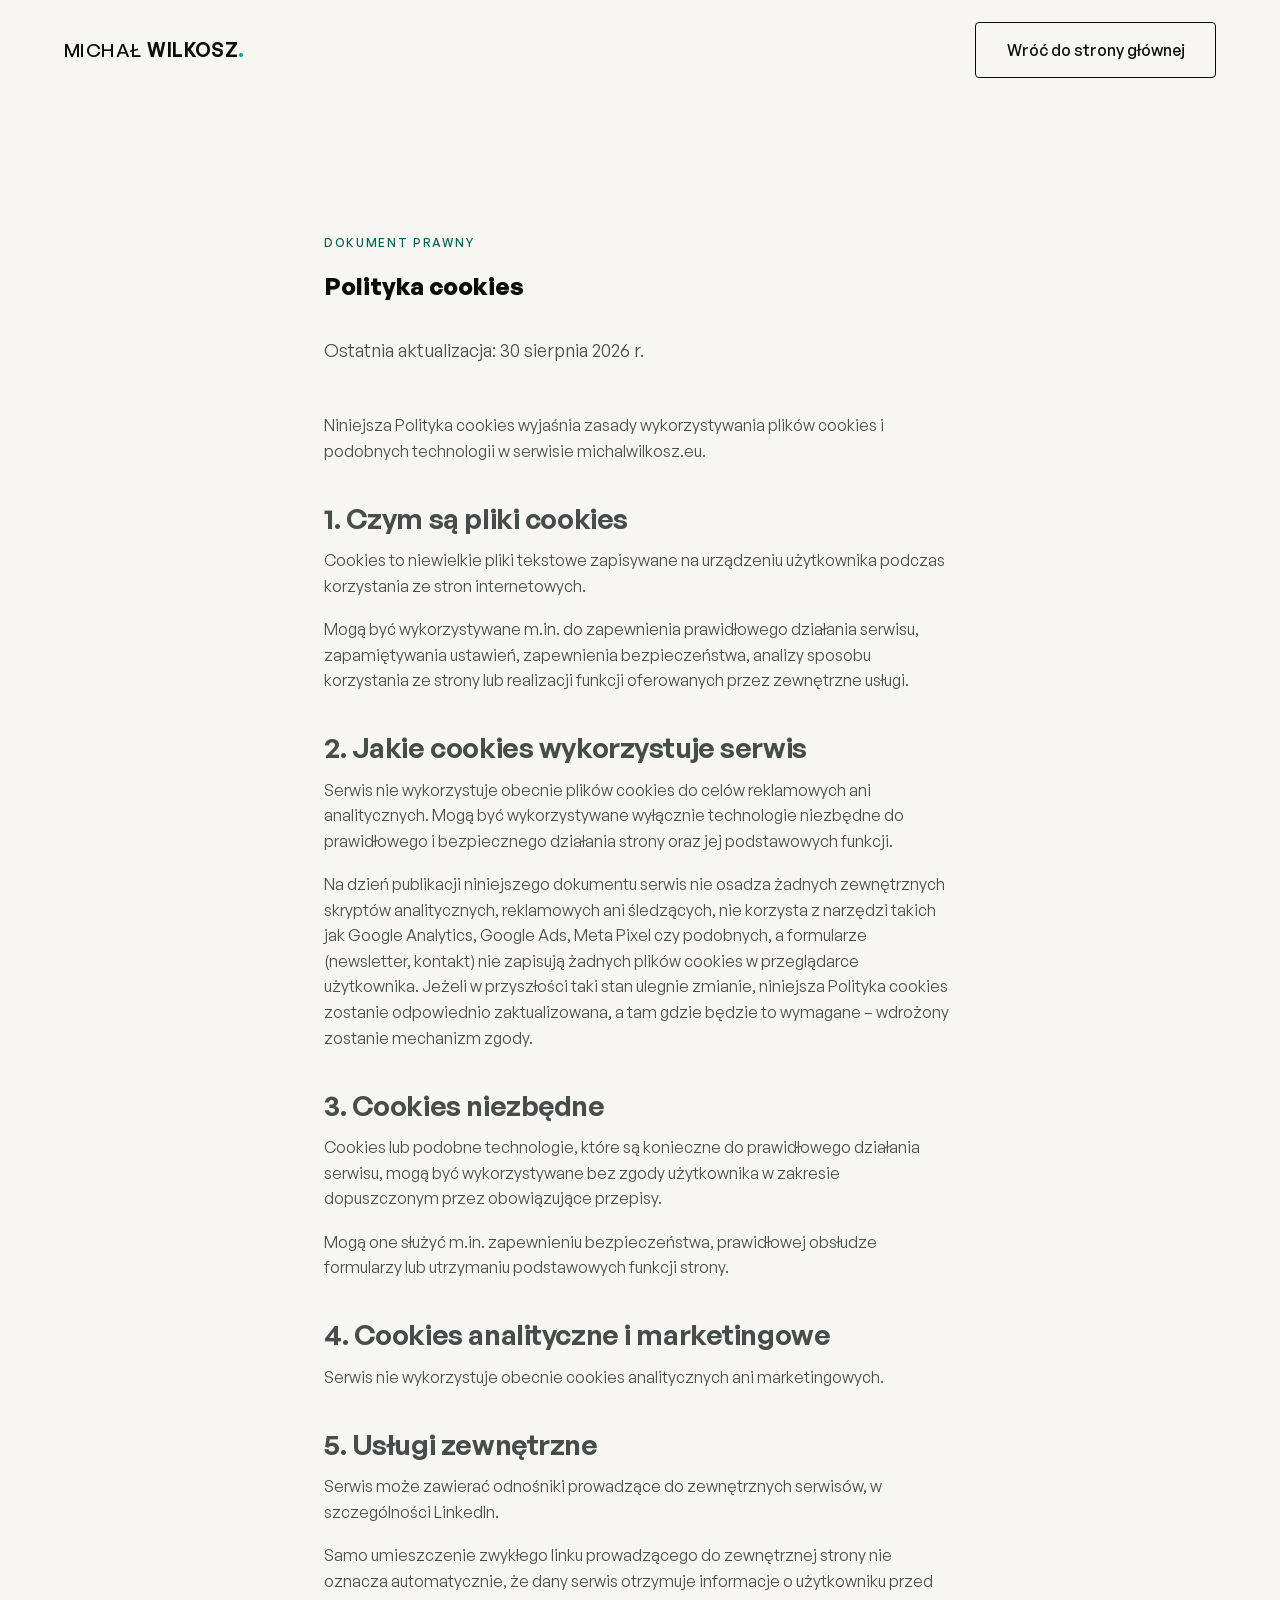
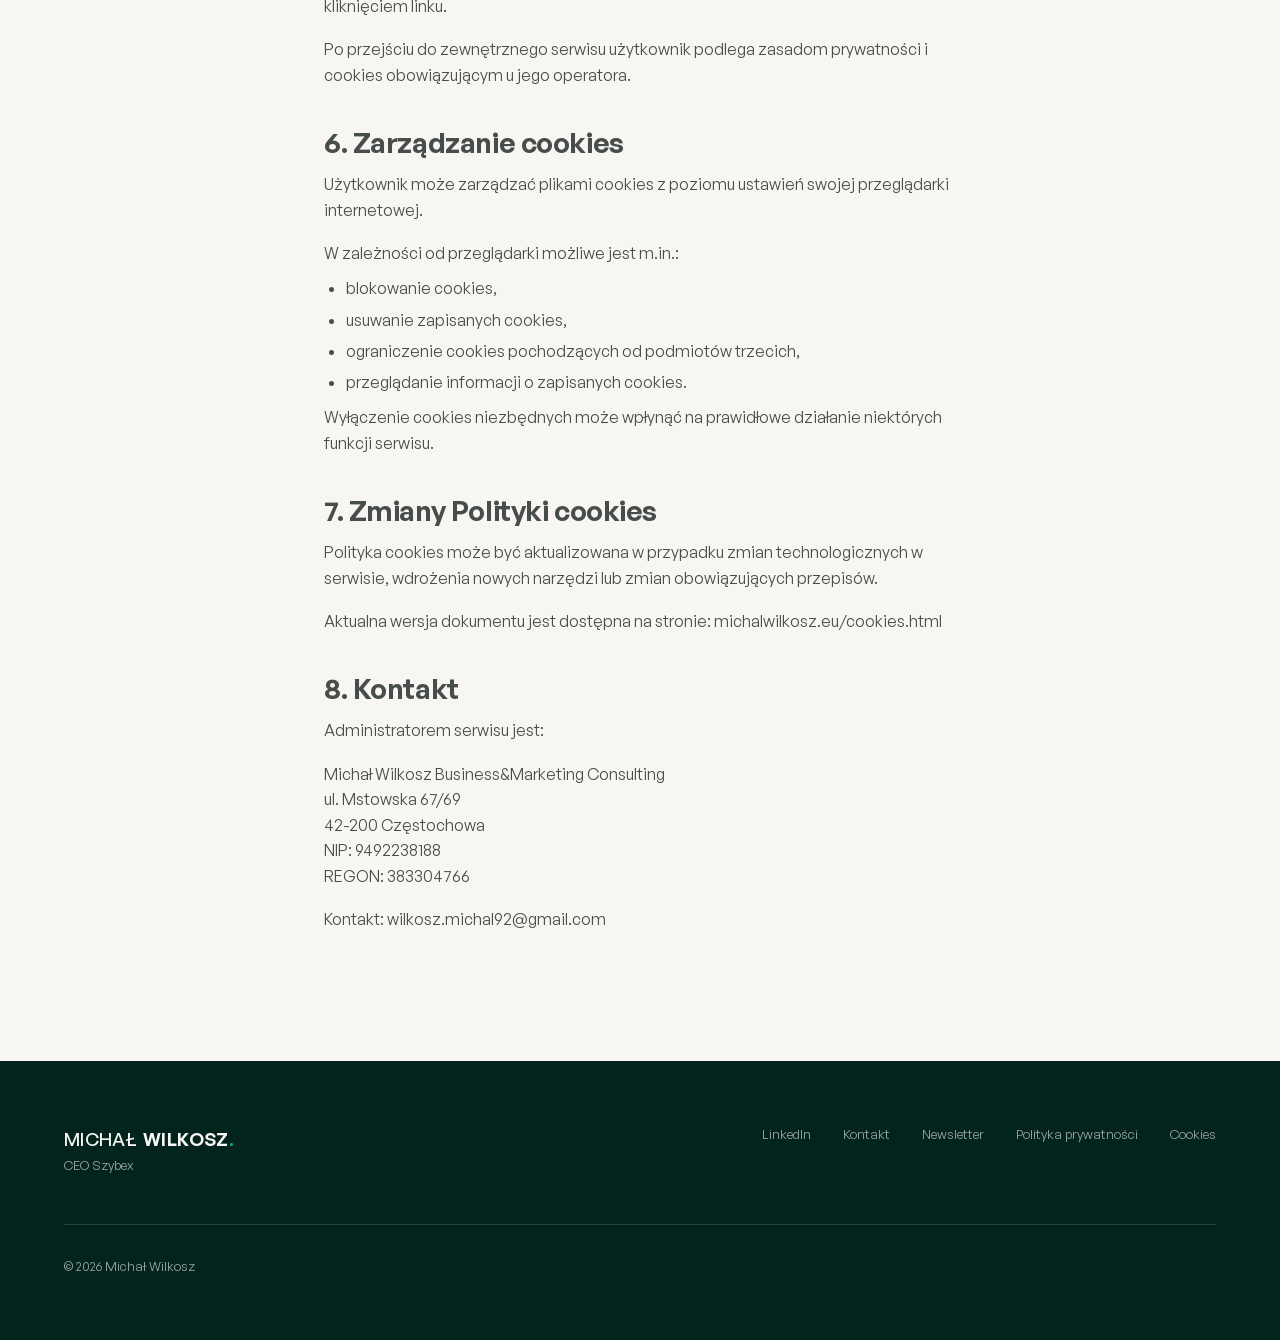
==== commit f586cc62: "Polityka prywatności i cookies: logo jak na stronie głównej (wordmark), stopka jak na głównej Co-Aut" ====
--- a/cookies.html
+++ b/cookies.html
@@ -16,7 +16,9 @@
 
   <header class="site-header" id="site-header">
     <div class="container site-header__inner">
-      <a href="index.html" class="site-header__logo">Michał Wilkosz</a>
+      <a href="index.html" class="site-header__logo">
+        <span class="wordmark__name">Michał</span><span class="wordmark__surname">Wilkosz</span><span class="wordmark__dot">.</span>
+      </a>
       <nav class="site-nav" aria-label="Główna nawigacja">
         <a href="index.html" class="btn btn--outline">Wróć do strony głównej</a>
       </nav>
@@ -134,8 +136,25 @@
     </section>
   </main>
 
-  <footer class="section--dark site-footer">
+  <footer class="section--ink-green site-footer on-dark">
     <div class="container">
+      <div class="site-footer__top">
+        <div>
+          <p class="site-footer__name">
+            <span class="wordmark__name">Michał</span><span class="wordmark__surname">Wilkosz</span><span class="wordmark__dot">.</span>
+          </p>
+          <p class="site-footer__role">CEO Szybex</p>
+        </div>
+
+        <nav class="site-footer__links" aria-label="Nawigacja w stopce">
+          <a href="https://www.linkedin.com/in/micha%C5%82-wilkosz-08070479/" target="_blank" rel="noopener noreferrer">LinkedIn</a>
+          <a href="index.html#kontakt">Kontakt</a>
+          <a href="index.html#newsletter">Newsletter</a>
+          <a href="polityka-prywatnosci.html">Polityka prywatności</a>
+          <a href="cookies.html">Cookies</a>
+        </nav>
+      </div>
+
       <p class="site-footer__bottom">© <span id="footerYear">2026</span> Michał Wilkosz</p>
     </div>
   </footer>
--- a/css/style.css
+++ b/css/style.css
@@ -1486,7 +1486,7 @@
    identyczną geometrię automatycznie (object-fit:cover niżej, bez zmian). */
 @media (max-width: 767px) {
   .hero__image-frame {
-    aspect-ratio: 1 / 1;
+    aspect-ratio: 4 / 5;
     height: auto;
   }
 }
@@ -1495,7 +1495,7 @@
   width: 100%;
   height: 100%;
   object-fit: cover;
-  object-position: center 20%;
+  object-position: center 0%;
 }
 
 /* --------------------------------------------------------------------------
@@ -1646,6 +1646,17 @@
     margin-top: 1.75rem; /* H2 → body: 28px, w zakresie 24–32px z briefu */
   }
 
+  /* Nagłówek „Moja droga do biznesu zaczęła się od poznawania świata.” ma mieścić się
+     w max. 3 liniach na desktopie. Kolumna tekstu jest wąska (300–490 px), więc czcionka
+     skaluje się do SZEROKOŚCI KOLUMNY (container query units), z górnym limitem 44 px. */
+  .about__heading {
+    container-type: inline-size;
+  }
+  .about__heading h2.section-title {
+    font-size: min(44px, 8.2cqw);
+    text-wrap: balance; /* równe linie, bez osieroconego „świata.” w ostatniej */
+  }
+
   /* Editorial, nie idealnie wyśrodkowane: zdjęcie zaczyna się niżej niż
      headline i "wchodzi" bliżej PRAWEJ krawędzi viewportu (bleed). To już
      NIE wpływa na pozycję body (patrz komentarz wyżej) — .about__image-wrap
@@ -1671,7 +1682,7 @@
 
 .about__image-frame {
   position: relative;
-  aspect-ratio: 4 / 5;
+  aspect-ratio: 5 / 7;
   overflow: hidden;
 }
 
@@ -2012,7 +2023,7 @@
   .szybex__photo {
     margin-top: var(--sp-12);
     margin-bottom: 0;
-    aspect-ratio: 16 / 8;
+    aspect-ratio: 1200 / 700;
     margin-inline: calc(-1 * var(--container-pad));
     width: calc(100% + 2 * var(--container-pad));
   }
@@ -2465,7 +2476,7 @@
 
 .photo-break__frame {
   position: relative;
-  aspect-ratio: 16 / 7;
+  aspect-ratio: 1200 / 700;
   overflow: hidden;
 }
 
@@ -2473,11 +2484,17 @@
   width: 100%;
   height: 100%;
   object-fit: cover;
+  object-position: center top;
 }
 
 @media (max-width: 767px) {
   .photo-break__frame {
     aspect-ratio: 4 / 3;
+  }
+  /* Siatka kropek nachodziła na twarz na wąskim ekranie (postać stoi
+     centralnie) — na mobile w tej sekcji jej nie pokazujemy. */
+  .photo-break__dots {
+    display: none;
   }
 }
 
@@ -2902,8 +2919,29 @@
 
 .contact__intro {
   position: relative;
+  padding-top: 22px;
+}
+/* Wąska miara dotyczy akapitu, nie nagłówka — dzięki temu headline może zająć całą kolumnę. */
+.contact__intro .body-copy {
   max-width: 42ch;
-  padding-top: 22px;
+}
+
+/* Nagłówek „Masz przed sobą ważną decyzję biznesową?” — domyślny rozmiar jak w pozostałych
+   sekcjach (bez własnego zmniejszania), mieści się w max. 3 liniach; text-wrap: balance
+   wyrównuje długość linii. Na telefonie 32 px, tak jak nagłówki „O mnie” i „W co wierzę”. */
+.contact__intro h2.section-title {
+  text-wrap: balance;
+}
+@media (max-width: 699px) {
+  .contact__intro h2.section-title {
+    font-size: 32px;
+  }
+}
+/* Tablet: dwie kolumny, ale wąska kolumna intro — czcionka proporcjonalna do ekranu, żeby zostały 3 linie. */
+@media (min-width: 700px) and (max-width: 1023px) {
+  .contact__intro h2.section-title {
+    font-size: clamp(26px, 3.5vw, 40px);
+  }
 }
 
 /* Iteracja 25 — krótka POZIOMA turkusowa linia nad eyebrow (nie kopia
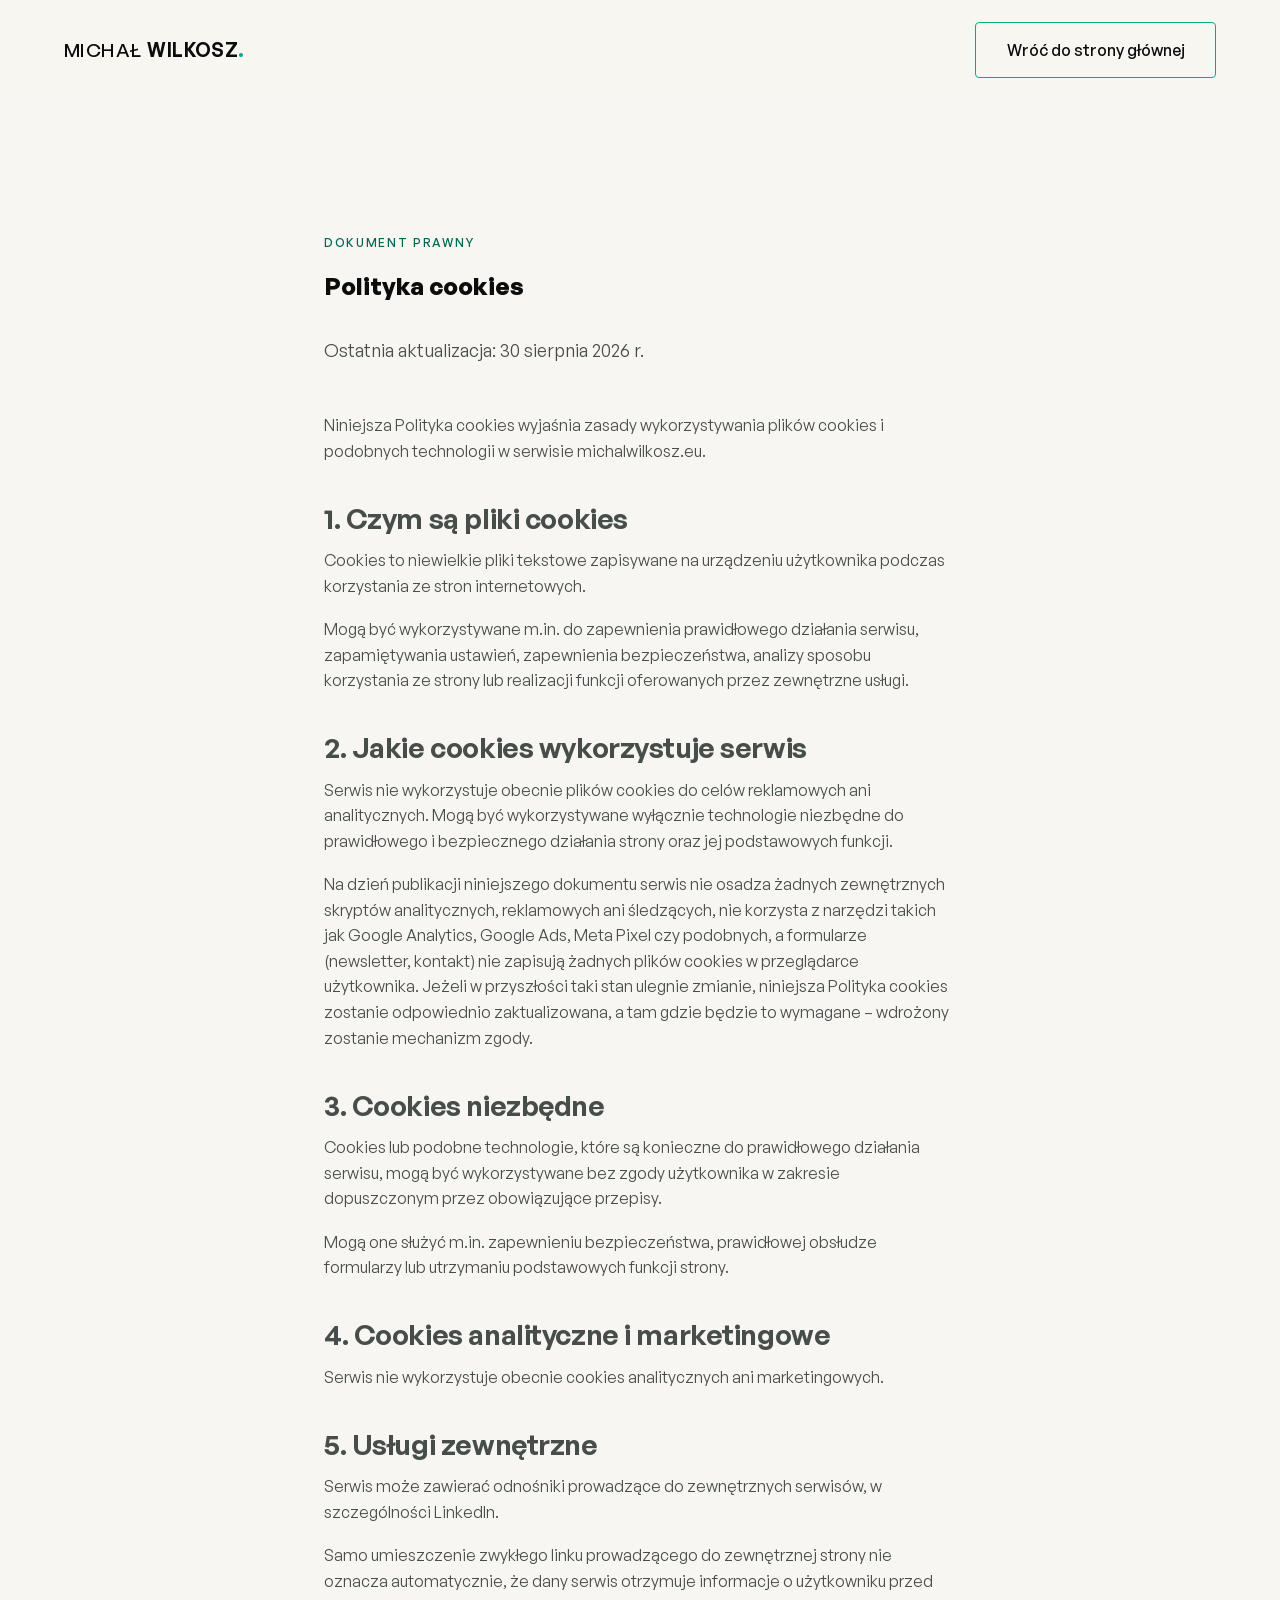
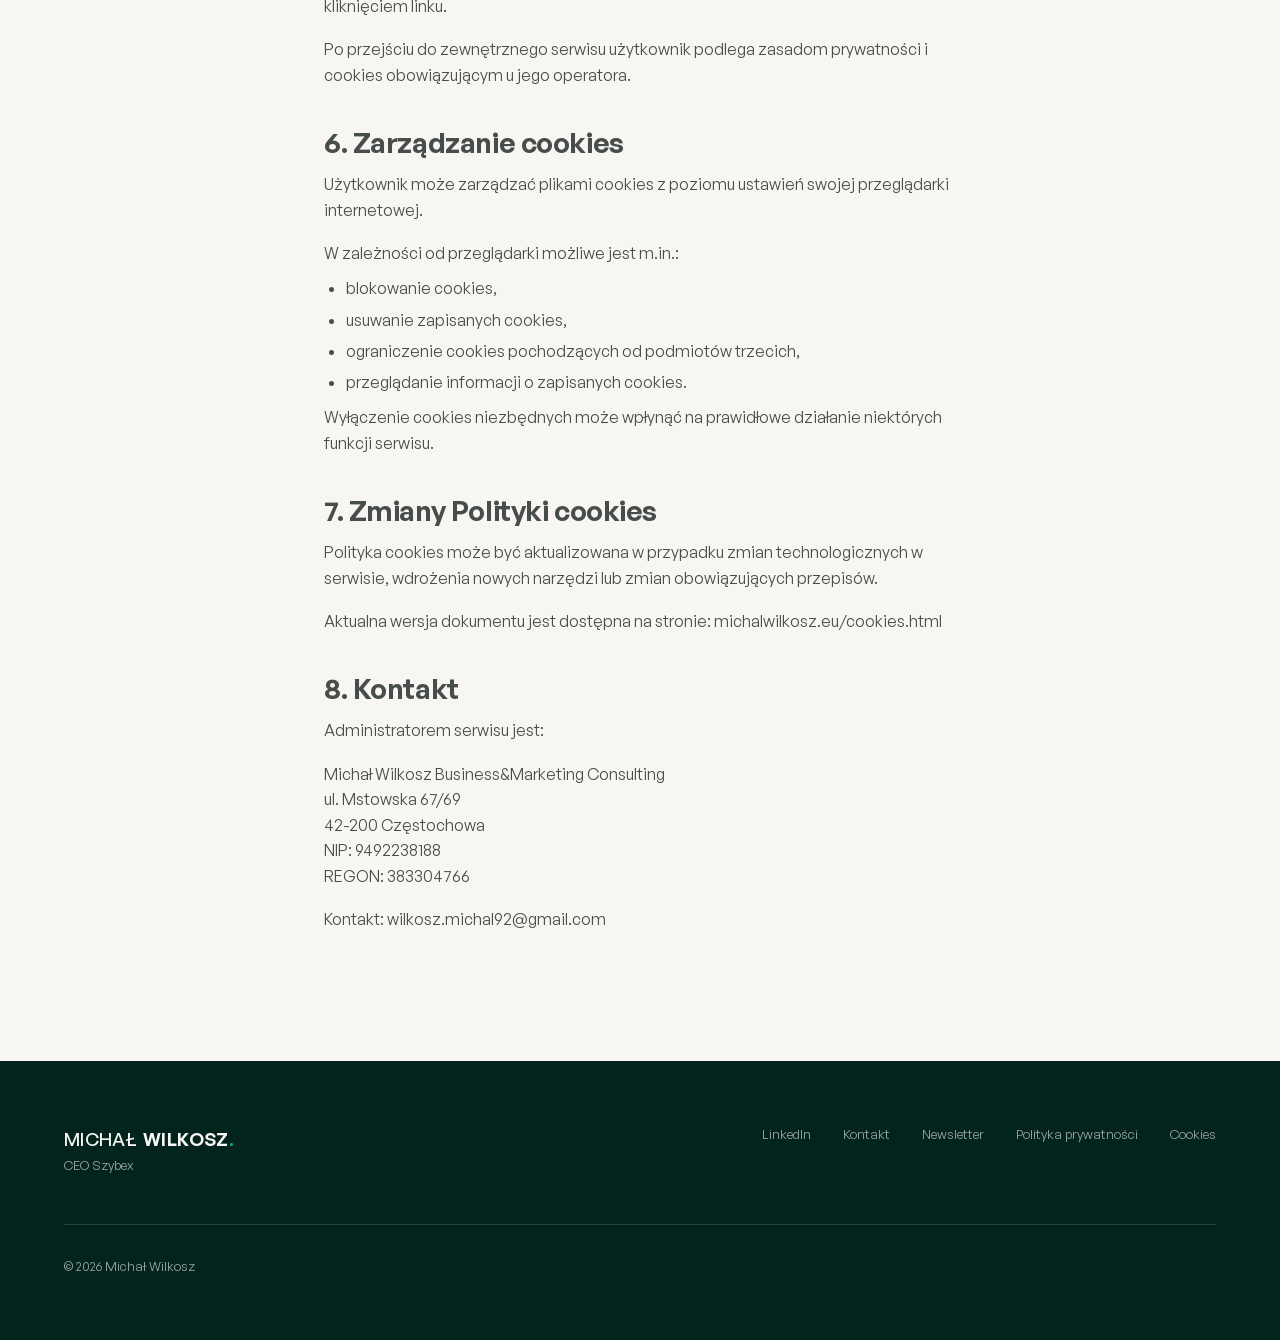
==== commit 53381930: "Stopka: logotyp jest linkiem jak w nagłówku (strona główna: na górę, podstrony prawne: do strony głó" ====
--- a/cookies.html
+++ b/cookies.html
@@ -141,7 +141,7 @@
       <div class="site-footer__top">
         <div>
           <p class="site-footer__name">
-            <span class="wordmark__name">Michał</span><span class="wordmark__surname">Wilkosz</span><span class="wordmark__dot">.</span>
+            <a href="index.html" class="site-footer__logo"><span class="wordmark__name">Michał</span><span class="wordmark__surname">Wilkosz</span><span class="wordmark__dot">.</span></a>
           </p>
           <p class="site-footer__role">CEO Szybex</p>
         </div>
--- a/css/style.css
+++ b/css/style.css
@@ -610,6 +610,15 @@
   background: rgba(11, 122, 107, 0.08);
 }
 
+/* Przycisk outline w nagłówku („Porozmawiajmy”, „Wróć do strony głównej”): turkusowa obwódka
+   jak przy „Dołącz do newslettera”, tekst zostaje ciemny. */
+.site-header .btn--outline {
+  border-color: var(--teal);
+}
+.site-header .btn--outline:hover {
+  background: rgba(0, 173, 139, 0.1);
+}
+
 .btn--ghost {
   background: transparent;
   border-color: var(--line-on-dark);
@@ -1359,6 +1368,7 @@
   color: var(--paper-muted);
 }
 
+
 .hero__actions {
   display: flex;
   flex-wrap: wrap;
@@ -1700,9 +1710,13 @@
    zawężone. Nie zmienia aspect-ratio/wysokości/paddingu — tylko
    horyzontalne wyśrodkowanie skróconego bloku. */
 @media (max-width: 767px) {
+  /* telefon: zdjęcie na całą szerokość ekranu (wychodzi poza padding kontenera), proporcje bez zmian */
   .about__image-frame {
-    max-height: 440px;
-    margin-inline: auto;
+    max-height: none;
+    margin-inline: calc(-1 * var(--container-pad));
+  }
+  .about__image-frame::after {
+    display: none;
   }
 }
 
@@ -1816,6 +1830,7 @@
    kolejność wprost (eyebrow+headline → zdjęcie → lead → timeline). Od
    900px .szybex__flow zamienia się w flex i `order` przesuwa zdjęcie na
    koniec sekcji (duże, panoramiczne zamknięcie — sekcja 31 briefu). */
+/* Telefon: zdjęcie zostaje zaraz po nagłówku (kolejność z DOM). Od 900 px zamyka sekcję. */
 @media (min-width: 900px) {
   .szybex__flow {
     display: flex;
@@ -2011,6 +2026,17 @@
   margin-bottom: var(--sp-6);
   aspect-ratio: 16 / 10;
   overflow: hidden;
+}
+
+@media (max-width: 767px) {
+  /* telefon: zdjęcie na całą szerokość ekranu, kadr 4:3 (jak ostatnie zdjęcie na stronie); obraz ma dorobione tło po bokach, więc postać jest cała */
+  .szybex__photo {
+    margin-inline: calc(-1 * var(--container-pad));
+    aspect-ratio: 4 / 3;
+  }
+  .szybex__photo img {
+    object-position: 50% 0;
+  }
 }
 
 .szybex__photo img {
@@ -2455,7 +2481,11 @@
 }
 
 /* --- Photographic break --- */
-.photo-break {
+.photo-break,
+.section.photo-break {
+  padding-block: 0; /* .section:not(.hero) na mobile miało wyższą specyficzność i dodawało pasy nad/pod zdjęciem */
+}
+#photo-break {
   padding-block: 0;
   position: relative;
 }
@@ -2476,7 +2506,9 @@
 
 .photo-break__frame {
   position: relative;
-  aspect-ratio: 1200 / 700;
+  /* Desktop/tablet: stała, ograniczona WYSOKOŚĆ pasa (nie proporcja), żeby na szerokich monitorach
+     twarz nie rosła razem z ekranem. Obraz jest bardzo szeroki (3200×700) i przycinany po bokach. */
+  height: clamp(380px, 36vw, 525px);
   overflow: hidden;
 }
 
@@ -2484,11 +2516,12 @@
   width: 100%;
   height: 100%;
   object-fit: cover;
-  object-position: center top;
+  object-position: center;
 }
 
 @media (max-width: 767px) {
   .photo-break__frame {
+    height: auto;
     aspect-ratio: 4 / 3;
   }
   /* Siatka kropek nachodziła na twarz na wąskim ekranie (postać stoi
@@ -3052,6 +3085,11 @@
   text-transform: uppercase;
 }
 
+.site-footer__logo {
+  color: inherit;
+  text-decoration: none;
+}
+
 .site-footer__role {
   color: var(--paper-muted);
   font-size: var(--fs-small);
@@ -3136,3 +3174,203 @@
     will-change: transform;
   }
 }
+
+/* ==========================================================================
+   HERO — finalne dopracowanie (typografia, kompozycja, zdjęcie jako tło)
+   Zasady: nagłówek łamie się w 3 frazach (bez osieroconych słów), tekst ma stałą
+   hierarchię, zdjęcie jest elementem <img> (srcset, alt) wtapianym w tło maską
+   o łagodnym, "fotograficznym" przejściu — nie nakładką z ostrą krawędzią.
+   Prefiks `.hero` podnosi specyficzność ponad starsze reguły hero wyżej.
+   ========================================================================== */
+.hero {
+  --hero-pad: 19px;
+  --hero-text: rgba(247, 246, 242, 0.8); /* jasny szary na ink: kontrast ok. 11:1 */
+  position: relative;
+  isolation: isolate;
+  overflow: hidden;
+  min-height: 0;
+  align-items: flex-start;
+  padding-block: 0 clamp(36px, 7vw, 60px);
+}
+.hero .container {
+  width: 100%;
+  padding-inline: var(--hero-pad);
+}
+.hero .hero__grid {
+  display: flex;
+  flex-direction: column;
+  row-gap: 0;
+}
+
+/* --- zdjęcie (mobile/tablet: u góry, tekst wchodzi na jego przygaszony dół) --- */
+.hero .hero__media {
+  order: -1;
+  position: relative;
+  margin: 0 calc(-1 * var(--hero-pad));
+  grid-column: auto;
+  grid-row: auto;
+}
+.hero .hero__image-frame {
+  position: relative;
+  aspect-ratio: 4 / 5;
+  height: auto;
+  overflow: hidden;
+}
+.hero .hero__image-frame img {
+  width: 100%;
+  height: 100%;
+  object-fit: cover;
+  object-position: 40% 0; /* mobile: sylwetka lekko na prawo od środka (zdjęcie ma dodatkowe tło po prawej) */
+  filter: brightness(0.92) contrast(1.05) saturate(0.95);
+  -webkit-mask-image: linear-gradient(180deg, #000 0%, #000 50%, rgba(0,0,0,.86) 60%, rgba(0,0,0,.62) 70%, rgba(0,0,0,.34) 80%, rgba(0,0,0,.12) 91%, rgba(0,0,0,0) 100%);
+  mask-image: linear-gradient(180deg, #000 0%, #000 50%, rgba(0,0,0,.86) 60%, rgba(0,0,0,.62) 70%, rgba(0,0,0,.34) 80%, rgba(0,0,0,.12) 91%, rgba(0,0,0,0) 100%);
+}
+
+/* --- nagłówek: trzy frazy, łamanie tylko między nimi --- */
+.hero .hero__title {
+  order: 0;
+  position: relative;
+  z-index: 2;
+  margin-top: calc(-1 * clamp(64px, 19vw, 130px));
+}
+.hero .hero__statement {
+  font-weight: 700;
+  line-height: 1.08;
+  letter-spacing: -0.03em;
+  /* szerokość kolumny / ok. 10,9 (najdłuższa fraza ≈ 10,4 em) — fraza zawsze mieści się w linii */
+  font-size: clamp(1.625rem, calc((100vw - 2 * var(--hero-pad)) / 10.9), 2.125rem);
+}
+.hero .hero__phrase {
+  display: inline-block;
+  white-space: nowrap;
+}
+
+/* --- akapity i przyciski --- */
+.hero .hero__stack {
+  order: 1;
+  position: relative;
+  z-index: 2;
+  margin-top: 14px;
+}
+.hero .hero__body {
+  margin: 0;
+  max-width: 46ch;
+  font-size: 0.875rem;       /* 14 px */
+  line-height: 1.55;
+  color: var(--hero-text);
+  text-wrap: pretty;
+}
+.hero .hero__body + .hero__body {
+  margin-top: 10px;
+}
+.hero .hero__actions {
+  display: flex;
+  flex-direction: row;
+  flex-wrap: wrap; /* ostateczność: gdy brakuje miejsca (duża czcionka systemowa), drugi przycisk idzie niżej zamiast się ucinać */
+  align-items: stretch;
+  gap: 8px;
+  width: 100%;
+  margin-top: 22px;
+}
+.hero .hero__actions .btn {
+  flex: 0 0 auto;
+  min-height: 46px;
+  padding-inline: clamp(8px, 3.2vw, 16px);
+  font-size: clamp(0.75rem, 3.6vw, 0.875rem);
+  white-space: nowrap;
+  text-align: center;
+}
+.hero .hero__actions .hero__cta-secondary {
+  flex: 1 1 auto;
+  min-width: max-content; /* przycisk nigdy nie jest węższy niż jego tekst */
+}
+.hero .dot-pattern { z-index: -2; } /* za zdjęciem: widać ją tylko w przygaszonych strefach */
+
+
+/* --- telefon: wysokość zdjęcia dopasowana do ekranu, żeby przyciski były widoczne od razu.
+   Zdjęcie ma stałą wielkość (125vw wysokości) i jest zakotwiczone przy dole; na niższych ekranach
+   ucinany jest tylko pusty szary kawałek nad głową. --- */
+@media (max-width: 767px) {
+  .hero .hero__image-frame {
+    aspect-ratio: auto;
+    /* 302 px ≈ nagłówek strony + tekst i przyciski pod zdjęciem; dół 96vw chroni przed ucięciem głowy */
+    height: clamp(96vw, calc(100svh - 302px), 125vw);
+  }
+  .hero .hero__image-frame img {
+    position: absolute;
+    left: 0;
+    bottom: 0;
+    width: 100%;
+    height: 125vw;
+  }
+}
+
+/* --- tablet: ta sama kompozycja, większa typografia --- */
+@media (min-width: 768px) and (max-width: 1023px) {
+  .hero { --hero-pad: var(--container-pad); }
+  .hero .hero__image-frame { aspect-ratio: 1 / 1; }
+  .hero .hero__statement { font-size: clamp(2.25rem, 4.7vw, 2.75rem); }
+  .hero .hero__phrase { display: block; }
+  .hero .hero__stack { margin-top: 18px; }
+  .hero .hero__body { font-size: 0.9375rem; max-width: 52ch; }
+  .hero .hero__actions { width: auto; gap: 12px; margin-top: 26px; }
+  .hero .hero__actions .btn { flex: 0 0 auto; min-height: 50px; padding-inline: 24px; font-size: 0.9375rem; }
+}
+
+/* --- desktop: tekst po lewej, portret wtopiony w tło po prawej --- */
+@media (min-width: 1024px) {
+  .hero {
+    --hero-pad: var(--container-pad);
+    /* wysokość hero dopasowana do okna: na niskich laptopach całość (z przyciskami) mieści się w pierwszym ekranie */
+    --hero-h: clamp(580px, min(55vw, calc(100svh - 100px)), 800px);
+    background: var(--ink); /* neutralne ciemne tło: bez zielonego pasa pod zdjęciem */
+    align-items: center;
+    min-height: var(--hero-h);
+    padding-block: clamp(40px, 4vw, 64px) clamp(56px, 5vw, 88px); /* większy dół = blok tekstu lekko wyżej */
+  }
+  .hero .hero__grid {
+    display: grid;
+    grid-template-columns: minmax(0, clamp(480px, 42vw, 580px));
+    align-content: center;
+    row-gap: 0;
+  }
+  .hero .dot-pattern { display: none; }
+  .hero .hero__title { grid-column: 1; grid-row: 1; margin-top: 0; align-self: end; }
+  .hero .hero__stack { grid-column: 1; grid-row: 2; align-self: start; margin-top: 22px; }
+
+  .hero .hero__media {
+    position: absolute;
+    z-index: -1;
+    right: 0;
+    bottom: 0; /* zdjęcie dochodzi do samego dołu sekcji, bez pustej szczeliny i bez wygaszania */
+    margin: 0;
+    /* lekko powiększone (x1,16) i zakotwiczone przy dole: głowa wypada na wysokości nagłówka, ucięty tylko pusty szary kawałek u góry */
+    height: calc(var(--hero-h) * 1.16);
+    width: calc(var(--hero-h) * 1.16 * 1.2025); /* proporcja zdjęcia desktopowego 2405 : 2000 */
+  }
+  .hero .hero__image-frame { aspect-ratio: auto; height: 100%; }
+  .hero .hero__image-frame img {
+    object-position: 50% 0;
+    -webkit-mask-image:
+      linear-gradient(90deg, rgba(0,0,0,0) 0%, rgba(0,0,0,.03) 3.1%, rgba(0,0,0,.1) 7.2%, rgba(0,0,0,.24) 12.6%, rgba(0,0,0,.46) 18%, rgba(0,0,0,.7) 24.3%, rgba(0,0,0,.88) 30.6%, rgba(0,0,0,.97) 36.9%, #000 43.2%),
+      linear-gradient(180deg, #000, #000);
+    -webkit-mask-composite: source-in;
+    mask-image:
+      linear-gradient(90deg, rgba(0,0,0,0) 0%, rgba(0,0,0,.03) 3.1%, rgba(0,0,0,.1) 7.2%, rgba(0,0,0,.24) 12.6%, rgba(0,0,0,.46) 18%, rgba(0,0,0,.7) 24.3%, rgba(0,0,0,.88) 30.6%, rgba(0,0,0,.97) 36.9%, #000 43.2%),
+      linear-gradient(180deg, #000, #000);
+    mask-composite: intersect;
+  }
+
+  .hero .hero__statement {
+    display: block;
+    font-size: clamp(2.375rem, 1.45rem + 1.45vw, 2.875rem); /* 38 → 46 px */
+  }
+  .hero .hero__phrase { display: block; }
+
+  .hero .hero__body { font-size: 1rem; line-height: 1.62; max-width: 460px; }
+  .hero .hero__body + .hero__body { margin-top: 14px; }
+  .hero .hero__actions { width: auto; gap: 12px; margin-top: 30px; }
+  .hero .hero__actions .btn { flex: 0 0 auto; min-height: 52px; padding-inline: 28px; font-size: 0.9375rem; }
+  .hero .hero__actions .btn--primary { font-weight: 600; }
+  .hero .hero__actions .hero__cta-secondary { flex: 0 0 auto; }
+}
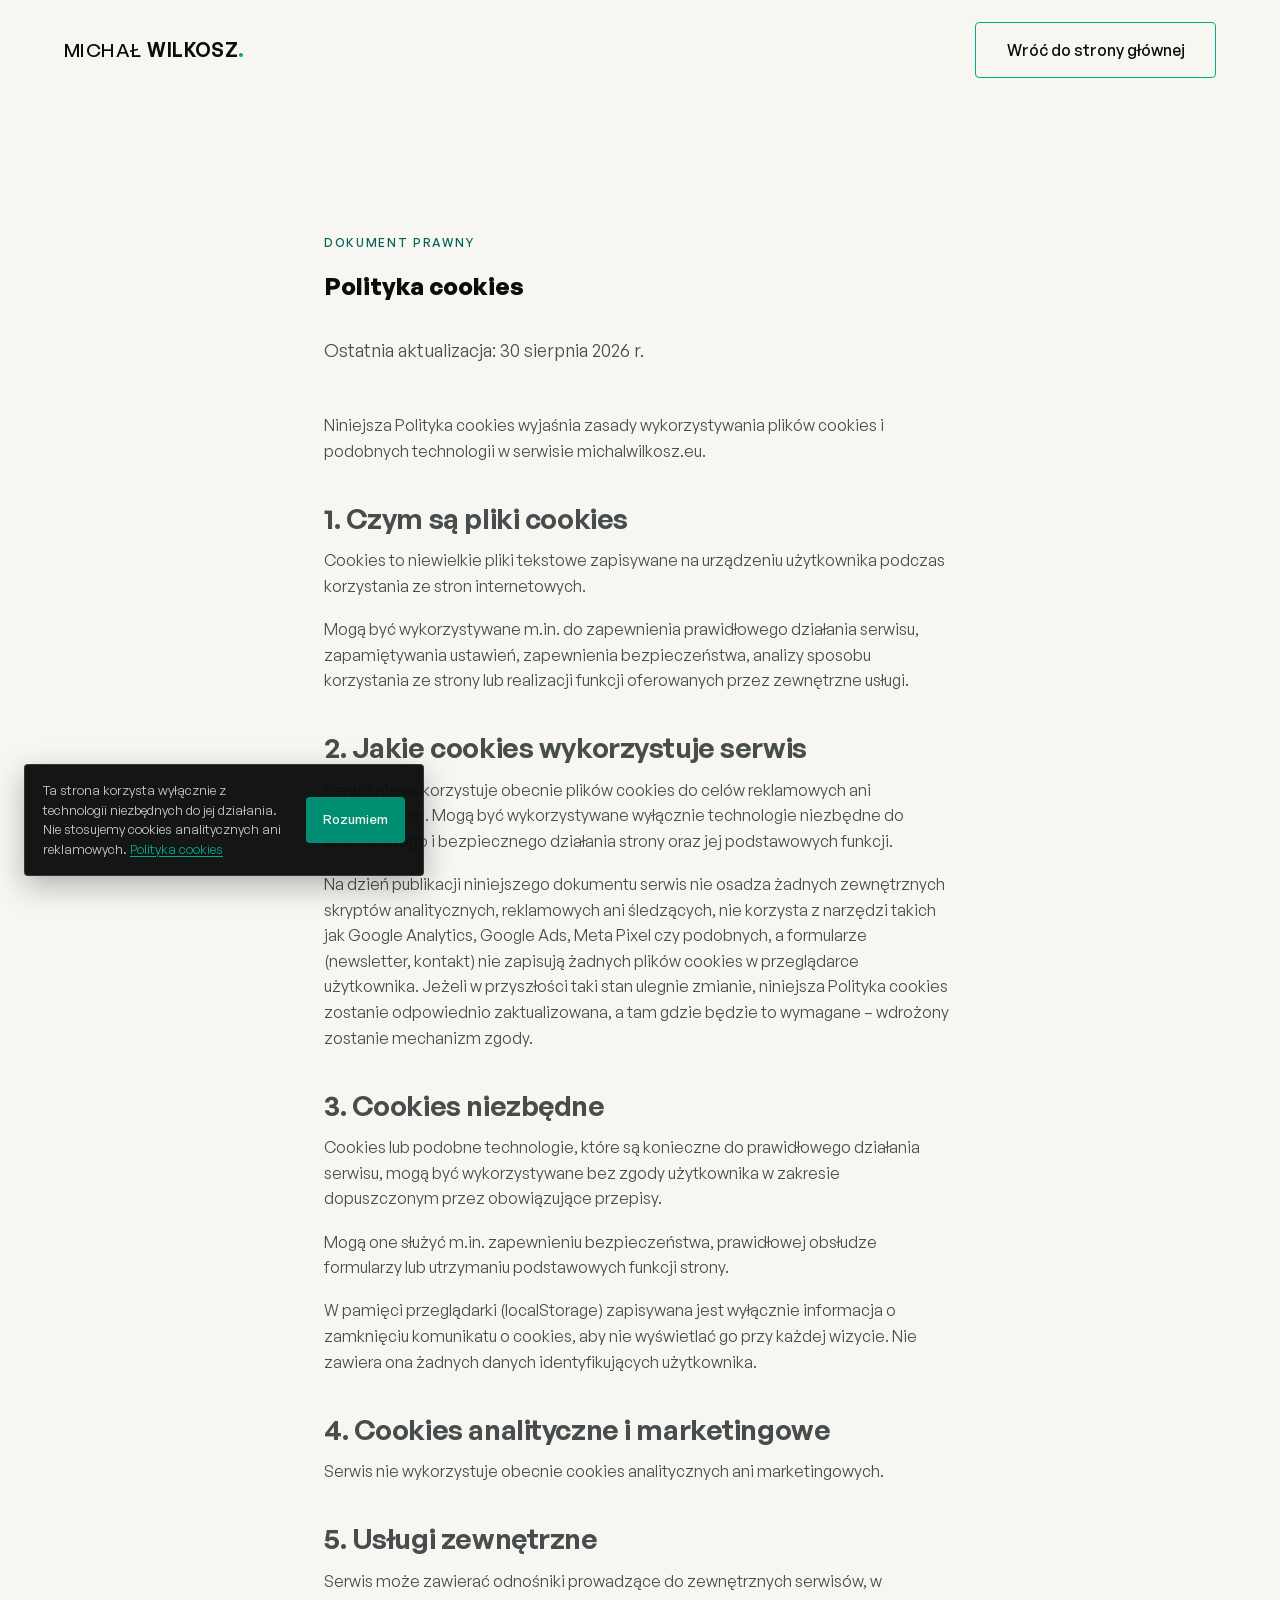
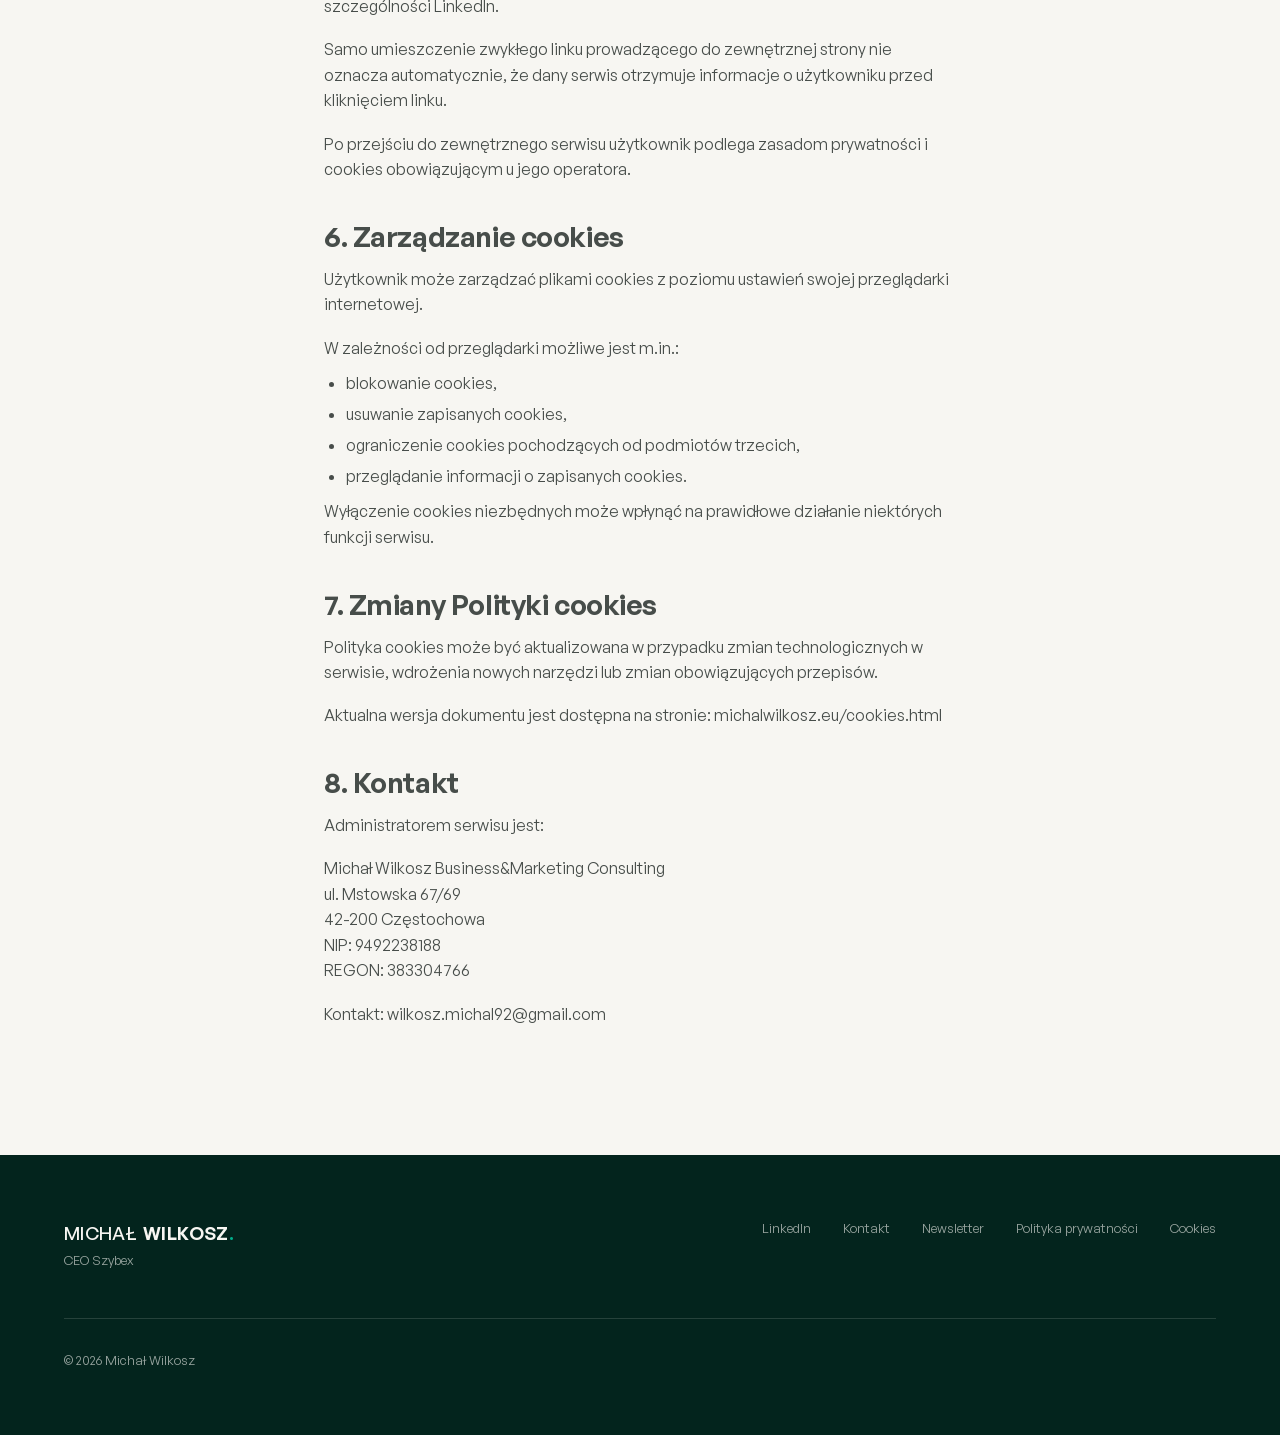
==== commit cd3bcb8f: "Informacja o cookies (jeden przycisk, po polsku); hero desktop: pełne przesunięcie dopiero od 1750 p" ====
--- a/cookies.html
+++ b/cookies.html
@@ -77,6 +77,11 @@
           <p>
             Mogą one służyć m.in. zapewnieniu bezpieczeństwa, prawidłowej obsłudze formularzy
             lub utrzymaniu podstawowych funkcji strony.
+          </p>
+          <p>
+            W pamięci przeglądarki (localStorage) zapisywana jest wyłącznie informacja
+            o zamknięciu komunikatu o cookies, aby nie wyświetlać go przy każdej wizycie.
+            Nie zawiera ona żadnych danych identyfikujących użytkownika.
           </p>
 
           <h2 class="section-title" style="font-size: var(--fs-h3); margin: 1.4em 0 0.5em;">4. Cookies analityczne i marketingowe</h2>
--- a/css/style.css
+++ b/css/style.css
@@ -2035,7 +2035,7 @@
     aspect-ratio: 4 / 3;
   }
   .szybex__photo img {
-    object-position: 50% 0;
+    object-position: 22% 0;
   }
 }
 
@@ -2049,9 +2049,15 @@
   .szybex__photo {
     margin-top: var(--sp-12);
     margin-bottom: 0;
-    aspect-ratio: 1200 / 700;
-    margin-inline: calc(-1 * var(--container-pad));
-    width: calc(100% + 2 * var(--container-pad));
+    /* na całą szerokość okna; stała, ograniczona wysokość, więc postać ma tę samą skalę na każdym monitorze,
+       a przy szerszym oknie odsłania się tylko więcej dorobionego tła po bokach */
+    aspect-ratio: auto;
+    height: clamp(380px, 33vw, 560px);
+    width: 100vw;
+    margin-inline: calc(50% - 50vw);
+  }
+  .szybex {
+    overflow-x: clip;
   }
 }
 
@@ -3220,7 +3226,7 @@
   width: 100%;
   height: 100%;
   object-fit: cover;
-  object-position: 40% 0; /* mobile: sylwetka lekko na prawo od środka (zdjęcie ma dodatkowe tło po prawej) */
+  object-position: 28% 0; /* mobile: sylwetka bliżej środka (zdjęcie ma dodatkowe tło po lewej i prawej) */
   filter: brightness(0.92) contrast(1.05) saturate(0.95);
   -webkit-mask-image: linear-gradient(180deg, #000 0%, #000 50%, rgba(0,0,0,.86) 60%, rgba(0,0,0,.62) 70%, rgba(0,0,0,.34) 80%, rgba(0,0,0,.12) 91%, rgba(0,0,0,0) 100%);
   mask-image: linear-gradient(180deg, #000 0%, #000 50%, rgba(0,0,0,.86) 60%, rgba(0,0,0,.62) 70%, rgba(0,0,0,.34) 80%, rgba(0,0,0,.12) 91%, rgba(0,0,0,0) 100%);
@@ -3293,8 +3299,8 @@
 @media (max-width: 767px) {
   .hero .hero__image-frame {
     aspect-ratio: auto;
-    /* 302 px ≈ nagłówek strony + tekst i przyciski pod zdjęciem; dół 96vw chroni przed ucięciem głowy */
-    height: clamp(96vw, calc(100svh - 302px), 125vw);
+    /* 252 px ≈ nagłówek strony + tekst i przyciski pod zdjęciem; dół 96vw chroni przed ucięciem głowy */
+    height: clamp(96vw, calc(100svh - 252px), 125vw);
   }
   .hero .hero__image-frame img {
     position: absolute;
@@ -3346,17 +3352,25 @@
     margin: 0;
     /* lekko powiększone (x1,16) i zakotwiczone przy dole: głowa wypada na wysokości nagłówka, ucięty tylko pusty szary kawałek u góry */
     height: calc(var(--hero-h) * 1.16);
-    width: calc(var(--hero-h) * 1.16 * 1.2025); /* proporcja zdjęcia desktopowego 2405 : 2000 */
+    width: calc(var(--hero-h) * 1.16 * 1.3225); /* proporcja zdjęcia desktopowego 2645 : 2000 (po prawej dorobione tło, żeby Michał był bliżej tekstu) */
   }
   .hero .hero__image-frame { aspect-ratio: auto; height: 100%; }
+  /* węższe okna desktopowe: zostaje poprzednia pozycja Michała (dorobiony pasek tła wystaje poza ekran), żeby tekst nie wchodził na zdjęcie */
+  @media (max-width: 1259px) {
+    .hero .hero__media { right: calc(var(--hero-h) * 1.16 * -0.12); }
+  }
+  /* średnie okna (laptopy): połowa przesunięcia — pełne dopiero od 1750 px, gdzie jest dość miejsca między tekstem a zdjęciem */
+  @media (min-width: 1260px) and (max-width: 1749px) {
+    .hero .hero__media { right: calc(var(--hero-h) * 1.16 * -0.06); }
+  }
   .hero .hero__image-frame img {
     object-position: 50% 0;
     -webkit-mask-image:
-      linear-gradient(90deg, rgba(0,0,0,0) 0%, rgba(0,0,0,.03) 3.1%, rgba(0,0,0,.1) 7.2%, rgba(0,0,0,.24) 12.6%, rgba(0,0,0,.46) 18%, rgba(0,0,0,.7) 24.3%, rgba(0,0,0,.88) 30.6%, rgba(0,0,0,.97) 36.9%, #000 43.2%),
+      linear-gradient(90deg, rgba(0,0,0,0) 0%, rgba(0,0,0,0.03) 2.8%, rgba(0,0,0,0.1) 6.5%, rgba(0,0,0,0.24) 11.5%, rgba(0,0,0,0.46) 16.4%, rgba(0,0,0,0.7) 22.1%, rgba(0,0,0,0.88) 27.8%, rgba(0,0,0,0.97) 33.5%, #000 39.3%),
       linear-gradient(180deg, #000, #000);
     -webkit-mask-composite: source-in;
     mask-image:
-      linear-gradient(90deg, rgba(0,0,0,0) 0%, rgba(0,0,0,.03) 3.1%, rgba(0,0,0,.1) 7.2%, rgba(0,0,0,.24) 12.6%, rgba(0,0,0,.46) 18%, rgba(0,0,0,.7) 24.3%, rgba(0,0,0,.88) 30.6%, rgba(0,0,0,.97) 36.9%, #000 43.2%),
+      linear-gradient(90deg, rgba(0,0,0,0) 0%, rgba(0,0,0,0.03) 2.8%, rgba(0,0,0,0.1) 6.5%, rgba(0,0,0,0.24) 11.5%, rgba(0,0,0,0.46) 16.4%, rgba(0,0,0,0.7) 22.1%, rgba(0,0,0,0.88) 27.8%, rgba(0,0,0,0.97) 33.5%, #000 39.3%),
       linear-gradient(180deg, #000, #000);
     mask-composite: intersect;
   }
@@ -3374,3 +3388,72 @@
   .hero .hero__actions .btn--primary { font-weight: 600; }
   .hero .hero__actions .hero__cta-secondary { flex: 0 0 auto; }
 }
+
+/* Równe łamanie nagłówków sekcji (bez osieroconego ostatniego słowa). Tylko rozkład wierszy: rozmiary, odstępy i układ bez zmian. */
+h2.section-title,
+.newsletter__headline,
+.manifest__statement,
+.principles__title {
+  text-wrap: balance;
+}
+
+/* --- informacja o cookies: mała karta w rogu, jeden przycisk, bez blokowania strony --- */
+.cookie-notice {
+  position: fixed;
+  z-index: 90;
+  left: 24px;
+  bottom: 24px;
+  width: min(400px, calc(100vw - 48px));
+  display: flex;
+  align-items: center;
+  gap: 16px;
+  padding: 16px 18px;
+  background: rgba(10, 13, 12, 0.96);
+  color: var(--paper);
+  border: 1px solid var(--line-on-dark);
+  border-radius: var(--radius);
+  box-shadow: 0 10px 30px rgba(0, 0, 0, 0.28);
+  opacity: 0;
+  transform: translateY(12px);
+  pointer-events: none;
+  transition: opacity 0.35s ease, transform 0.35s ease;
+}
+.cookie-notice.is-visible {
+  opacity: 1;
+  transform: none;
+  pointer-events: auto;
+}
+.cookie-notice__text {
+  margin: 0;
+  flex: 1 1 auto;
+  font-size: 0.8125rem;
+  line-height: 1.5;
+  color: rgba(247, 246, 242, 0.82);
+}
+.cookie-notice__text a {
+  color: var(--teal);
+  text-decoration: underline;
+  text-underline-offset: 2px;
+  white-space: nowrap;
+}
+.cookie-notice__text a:hover { color: var(--paper); }
+.cookie-notice__btn {
+  flex: 0 0 auto;
+  min-height: 40px;
+  padding-inline: 16px;
+  font-size: 0.8125rem;
+}
+@media (max-width: 767px) {
+  .cookie-notice {
+    left: 12px;
+    right: 12px;
+    width: auto;
+    bottom: calc(12px + env(safe-area-inset-bottom, 0px));
+    padding: 14px;
+    gap: 12px;
+  }
+  .cookie-notice__text { font-size: 0.75rem; }
+}
+@media (prefers-reduced-motion: reduce) {
+  .cookie-notice { transition: none; transform: none; }
+}
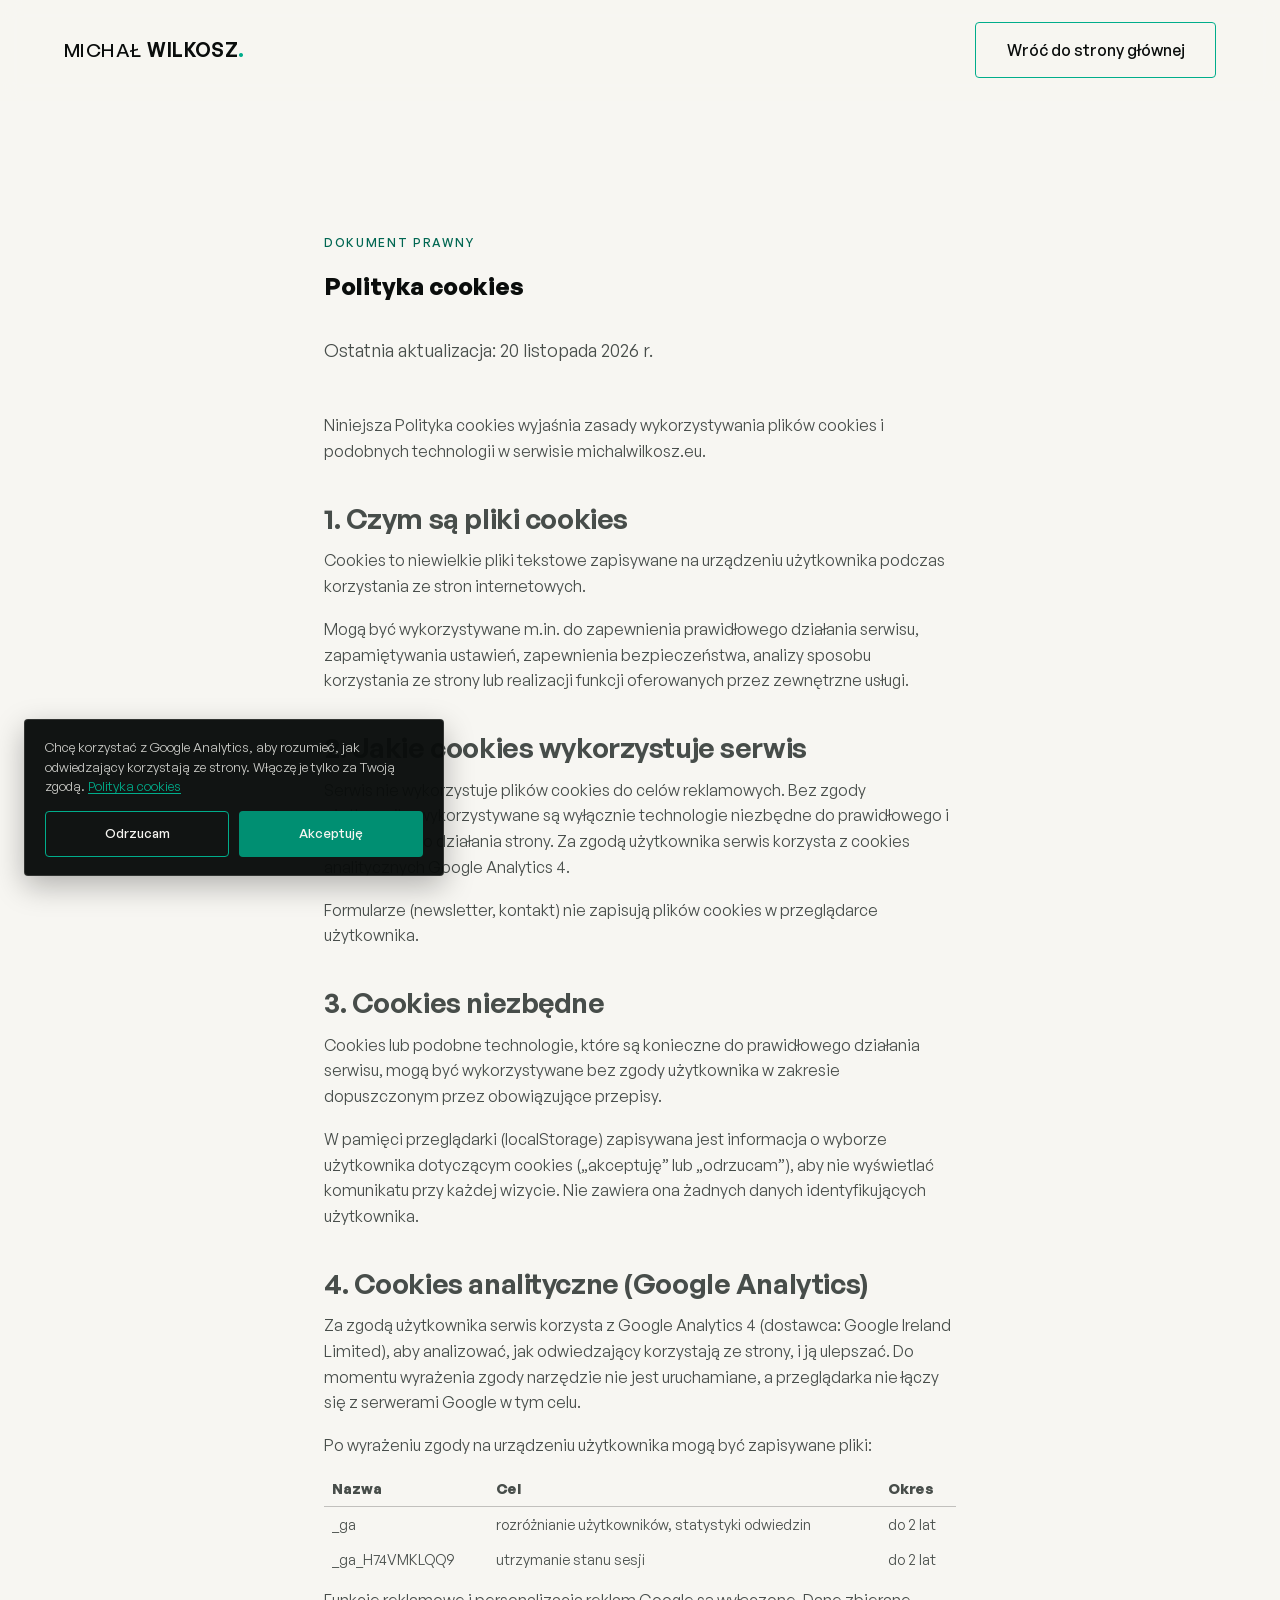
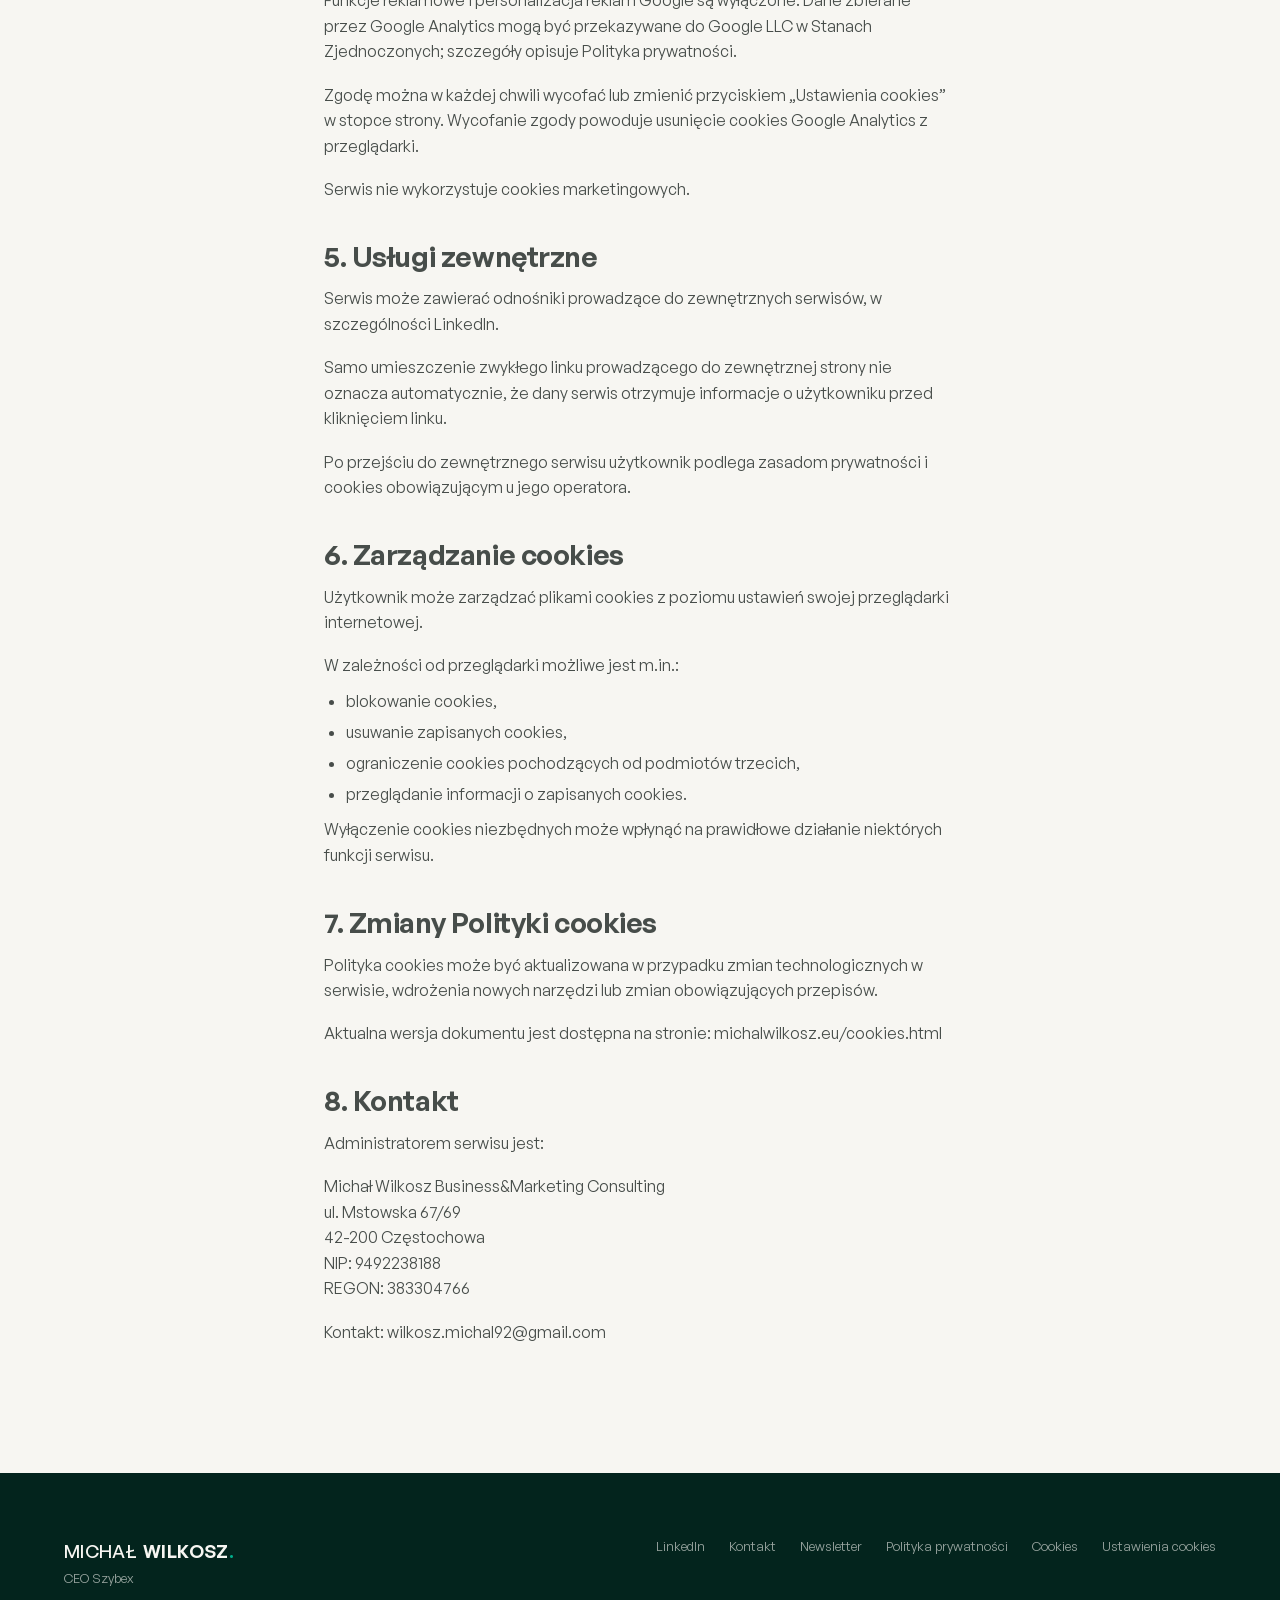
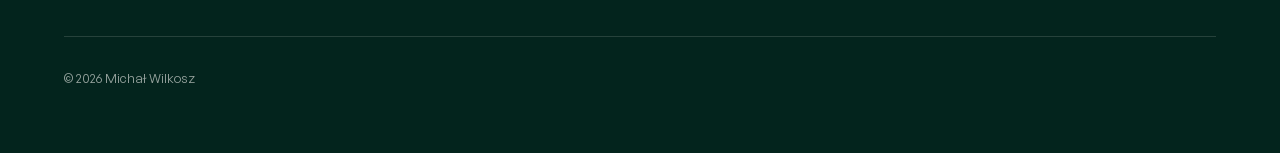
==== commit 7a2e1d46: "GA4 (G-H74VMKLQQ9) ładowany dopiero po zgodzie; baner Akceptuję/Odrzucam; Ustawienia cookies w stopc" ====
--- a/cookies.html
+++ b/cookies.html
@@ -32,7 +32,7 @@
         <h1 class="section-title">Polityka cookies</h1>
 
         <p class="lede" style="margin-top: var(--sp-4); max-width: none; color: var(--ink-muted);">
-          Ostatnia aktualizacja: 30 sierpnia 2026 r.
+          Ostatnia aktualizacja: 20 listopada 2026 r.
         </p>
 
         <div class="about__body legal-content" style="margin-top: var(--sp-6);">
@@ -54,20 +54,15 @@
 
           <h2 class="section-title" style="font-size: var(--fs-h3); margin: 1.4em 0 0.5em;">2. Jakie cookies wykorzystuje serwis</h2>
           <p>
-            Serwis nie wykorzystuje obecnie plików cookies do celów reklamowych ani
-            analitycznych. Mogą być wykorzystywane wyłącznie technologie niezbędne do
-            prawidłowego i bezpiecznego działania strony oraz jej podstawowych funkcji.
+            Serwis nie wykorzystuje plików cookies do celów reklamowych. Bez zgody użytkownika
+            wykorzystywane są wyłącznie technologie niezbędne do prawidłowego i bezpiecznego
+            działania strony. Za zgodą użytkownika serwis korzysta z cookies analitycznych
+            Google Analytics 4.
           </p>
           <p>
-            Na dzień publikacji niniejszego dokumentu serwis nie osadza żadnych zewnętrznych
-            skryptów analitycznych, reklamowych ani śledzących, nie korzysta z narzędzi takich
-            jak Google Analytics, Google Ads, Meta Pixel czy podobnych, a formularze
-            (newsletter, kontakt) nie zapisują żadnych plików cookies w przeglądarce
-            użytkownika. Jeżeli w przyszłości taki stan ulegnie zmianie, niniejsza Polityka
-            cookies zostanie odpowiednio zaktualizowana, a tam gdzie będzie to wymagane –
-            wdrożony zostanie mechanizm zgody.
+            Formularze (newsletter, kontakt) nie zapisują plików cookies w przeglądarce
+            użytkownika.
           </p>
-
           <h2 class="section-title" style="font-size: var(--fs-h3); margin: 1.4em 0 0.5em;">3. Cookies niezbędne</h2>
           <p>
             Cookies lub podobne technologie, które są konieczne do prawidłowego działania
@@ -75,18 +70,51 @@
             przez obowiązujące przepisy.
           </p>
           <p>
-            Mogą one służyć m.in. zapewnieniu bezpieczeństwa, prawidłowej obsłudze formularzy
-            lub utrzymaniu podstawowych funkcji strony.
+            W pamięci przeglądarki (localStorage) zapisywana jest informacja o wyborze
+            użytkownika dotyczącym cookies („akceptuję” lub „odrzucam”), aby nie wyświetlać
+            komunikatu przy każdej wizycie. Nie zawiera ona żadnych danych identyfikujących
+            użytkownika.
+          </p>
+          <h2 class="section-title" style="font-size: var(--fs-h3); margin: 1.4em 0 0.5em;">4. Cookies analityczne (Google Analytics)</h2>
+          <p>
+            Za zgodą użytkownika serwis korzysta z Google Analytics 4 (dostawca: Google Ireland
+            Limited), aby analizować, jak odwiedzający korzystają ze strony, i ją ulepszać.
+            Do momentu wyrażenia zgody narzędzie nie jest uruchamiane, a przeglądarka nie łączy
+            się z serwerami Google w tym celu.
+          </p>
+          <p>Po wyrażeniu zgody na urządzeniu użytkownika mogą być zapisywane pliki:</p>
+          <table style="width: 100%; border-collapse: collapse; font-size: 0.9em; margin: 0.8em 0;">
+            <thead>
+              <tr>
+                <th style="text-align: left; padding: 6px 8px; border-bottom: 1px solid var(--line-on-light);">Nazwa</th>
+                <th style="text-align: left; padding: 6px 8px; border-bottom: 1px solid var(--line-on-light);">Cel</th>
+                <th style="text-align: left; padding: 6px 8px; border-bottom: 1px solid var(--line-on-light);">Okres</th>
+              </tr>
+            </thead>
+            <tbody>
+              <tr>
+                <td style="padding: 6px 8px;">_ga</td>
+                <td style="padding: 6px 8px;">rozróżnianie użytkowników, statystyki odwiedzin</td>
+                <td style="padding: 6px 8px;">do 2 lat</td>
+              </tr>
+              <tr>
+                <td style="padding: 6px 8px;">_ga_H74VMKLQQ9</td>
+                <td style="padding: 6px 8px;">utrzymanie stanu sesji</td>
+                <td style="padding: 6px 8px;">do 2 lat</td>
+              </tr>
+            </tbody>
+          </table>
+          <p>
+            Funkcje reklamowe i personalizacja reklam Google są wyłączone. Dane zbierane przez
+            Google Analytics mogą być przekazywane do Google LLC w Stanach Zjednoczonych; szczegóły
+            opisuje <a href="polityka-prywatnosci.html">Polityka prywatności</a>.
           </p>
           <p>
-            W pamięci przeglądarki (localStorage) zapisywana jest wyłącznie informacja
-            o zamknięciu komunikatu o cookies, aby nie wyświetlać go przy każdej wizycie.
-            Nie zawiera ona żadnych danych identyfikujących użytkownika.
+            Zgodę można w każdej chwili wycofać lub zmienić przyciskiem „Ustawienia cookies”
+            w stopce strony. Wycofanie zgody powoduje usunięcie cookies Google Analytics
+            z przeglądarki.
           </p>
-
-          <h2 class="section-title" style="font-size: var(--fs-h3); margin: 1.4em 0 0.5em;">4. Cookies analityczne i marketingowe</h2>
-          <p>Serwis nie wykorzystuje obecnie cookies analitycznych ani marketingowych.</p>
-
+          <p>Serwis nie wykorzystuje cookies marketingowych.</p>
           <h2 class="section-title" style="font-size: var(--fs-h3); margin: 1.4em 0 0.5em;">5. Usługi zewnętrzne</h2>
           <p>
             Serwis może zawierać odnośniki prowadzące do zewnętrznych serwisów,
@@ -157,6 +185,7 @@
           <a href="index.html#newsletter">Newsletter</a>
           <a href="polityka-prywatnosci.html">Polityka prywatności</a>
           <a href="cookies.html">Cookies</a>
+          <button type="button" class="site-footer__linkbtn" data-cookie-settings>Ustawienia cookies</button>
         </nav>
       </div>
 
--- a/css/style.css
+++ b/css/style.css
@@ -3105,7 +3105,8 @@
 .site-footer__links {
   display: flex;
   flex-wrap: wrap;
-  gap: var(--sp-4);
+  align-items: baseline;
+  gap: var(--sp-1) var(--sp-3);
   font-size: var(--fs-small);
   color: var(--paper-muted);
 }
@@ -3397,18 +3398,18 @@
   text-wrap: balance;
 }
 
-/* --- informacja o cookies: mała karta w rogu, jeden przycisk, bez blokowania strony --- */
+/* --- zgoda na cookies: mała karta w rogu, nie blokuje strony --- */
 .cookie-notice {
   position: fixed;
   z-index: 90;
   left: 24px;
   bottom: 24px;
-  width: min(400px, calc(100vw - 48px));
+  width: min(420px, calc(100vw - 48px));
   display: flex;
-  align-items: center;
-  gap: 16px;
-  padding: 16px 18px;
-  background: rgba(10, 13, 12, 0.96);
+  flex-direction: column;
+  gap: 14px;
+  padding: 18px 20px;
+  background: rgba(10, 13, 12, 0.97);
   color: var(--paper);
   border: 1px solid var(--line-on-dark);
   border-radius: var(--radius);
@@ -3425,7 +3426,6 @@
 }
 .cookie-notice__text {
   margin: 0;
-  flex: 1 1 auto;
   font-size: 0.8125rem;
   line-height: 1.5;
   color: rgba(247, 246, 242, 0.82);
@@ -3437,10 +3437,14 @@
   white-space: nowrap;
 }
 .cookie-notice__text a:hover { color: var(--paper); }
+.cookie-notice__actions {
+  display: flex;
+  gap: 10px;
+}
 .cookie-notice__btn {
-  flex: 0 0 auto;
-  min-height: 40px;
-  padding-inline: 16px;
+  flex: 1 1 0;
+  min-height: 42px;
+  padding-inline: 14px;
   font-size: 0.8125rem;
 }
 @media (max-width: 767px) {
@@ -3457,3 +3461,17 @@
 @media (prefers-reduced-motion: reduce) {
   .cookie-notice { transition: none; transform: none; }
 }
+
+/* przycisk "Ustawienia cookies" w stopce — wygląda jak pozostałe linki */
+.site-footer__linkbtn {
+  appearance: none;
+  background: none;
+  border: 0;
+  padding: 0;
+  margin: 0;
+  font: inherit;
+  color: inherit;
+  cursor: pointer;
+}
+.site-footer__linkbtn:hover,
+.site-footer__linkbtn:focus-visible { color: var(--teal); }
